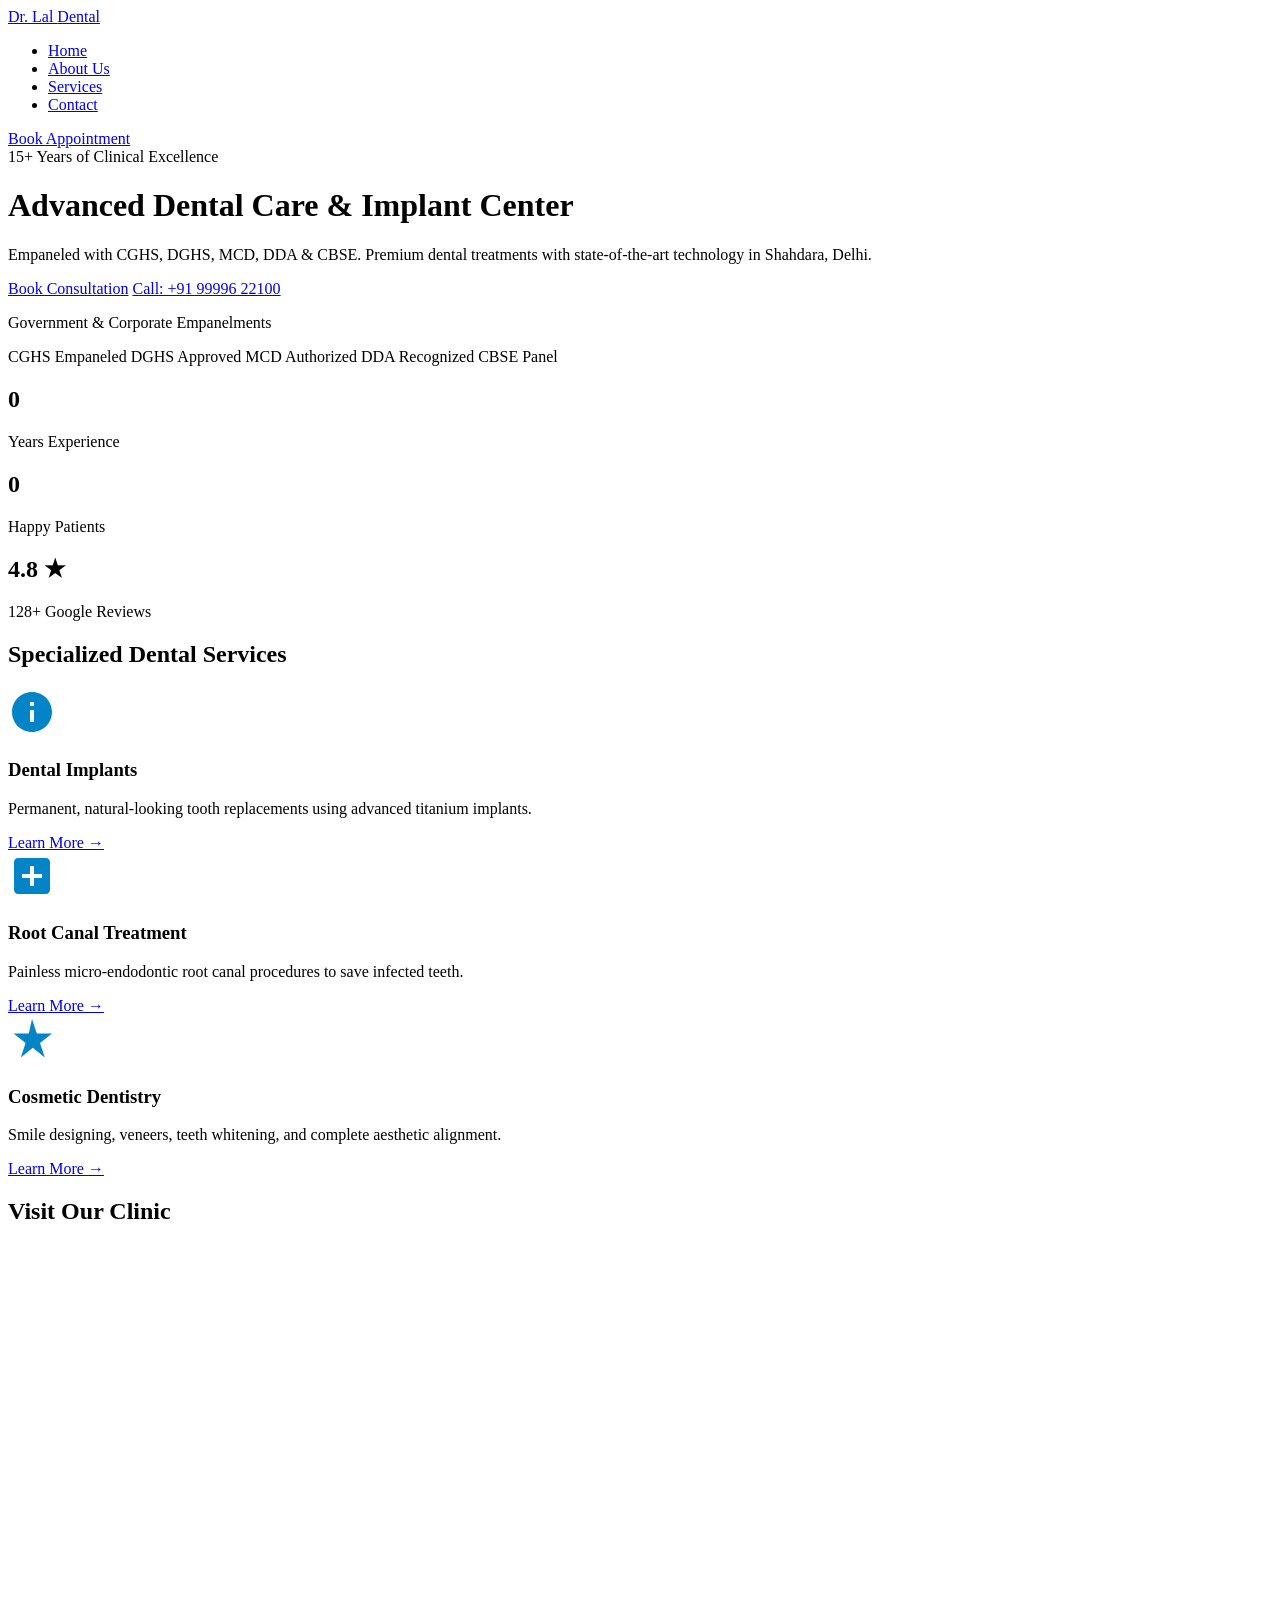
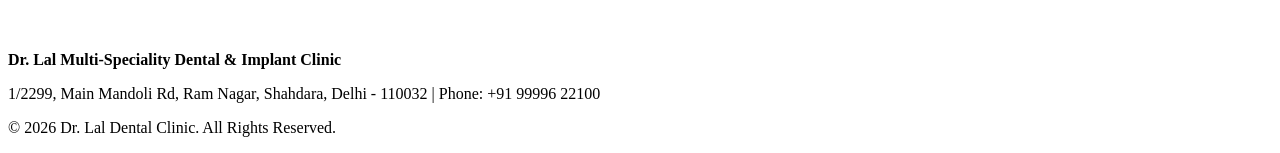
==== index.html @ 4fff32eb "Create index.html" ====
<!DOCTYPE html>
<html lang="en">
<head>
    <meta charset="UTF-8">
    <meta name="viewport" content="width=device-width, initial-scale=1.0">
    <title>Dr. Lal Dental & Implant Clinic | Shahdara, Delhi</title>
    <link rel="stylesheet" href="css/main.css">
    <link href="https://fonts.googleapis.com/css2?family=Plus+Jakarta+Sans:wght@400;500;600;700;800&display=swap" rel="stylesheet">
</head>
<body>
    <nav class="navbar">
        <div class="nav-container">
            <a href="index.html" class="logo">Dr. Lal <span>Dental</span></a>
            <ul class="nav-menu">
                <li><a href="index.html" class="active">Home</a></li>
                <li><a href="about.html">About Us</a></li>
                <li><a href="services.html">Services</a></li>
                <li><a href="contact.html">Contact</a></li>
            </ul>
            <a href="contact.html" class="btn btn-primary">Book Appointment</a>
        </div>
    </nav>

    <header class="hero">
        <div class="hero-container">
            <div class="hero-content">
                <span class="badge">15+ Years of Clinical Excellence</span>
                <h1>Advanced Dental Care & Implant Center</h1>
                <p>Empaneled with CGHS, DGHS, MCD, DDA & CBSE. Premium dental treatments with state-of-the-art technology in Shahdara, Delhi.</p>
                <div class="hero-buttons">
                    <a href="contact.html" class="btn btn-primary">Book Consultation</a>
                    <a href="tel:+919999622100" class="btn btn-secondary">Call: +91 99996 22100</a>
                </div>
            </div>
        </div>
    </header>

    <section class="panels-strip">
        <div class="container">
            <p class="strip-title">Government & Corporate Empanelments</p>
            <div class="panel-badges">
                <span class="panel-tag">CGHS Empaneled</span>
                <span class="panel-tag">DGHS Approved</span>
                <span class="panel-tag">MCD Authorized</span>
                <span class="panel-tag">DDA Recognized</span>
                <span class="panel-tag">CBSE Panel</span>
            </div>
        </div>
    </section>

    <section class="stats-section">
        <div class="container grid-3">
            <div class="stat-card glass-card">
                <h2 class="counter" data-target="15">0</h2>
                <p>Years Experience</p>
            </div>
            <div class="stat-card glass-card">
                <h2 class="counter" data-target="15000">0</h2>
                <p>Happy Patients</p>
            </div>
            <div class="stat-card glass-card">
                <h2>4.8 ★</h2>
                <p>128+ Google Reviews</p>
            </div>
        </div>
    </section>

    <section class="services-overview">
        <div class="container">
            <h2 class="section-title">Specialized Dental Services</h2>
            <div class="grid-3">
                <div class="card glass-card">
                    <div class="svg-icon-container">
                        <svg viewBox="0 0 24 24" width="48" height="48" fill="#0284c7"><path d="M12 2C6.48 2 2 6.48 2 12s4.48 10 10 10 10-4.48 10-10S17.52 2 12 2zm1 15h-2v-6h2v6zm0-8h-2V7h2v2z"/></svg>
                    </div>
                    <h3>Dental Implants</h3>
                    <p>Permanent, natural-looking tooth replacements using advanced titanium implants.</p>
                    <a href="services.html" class="link-btn">Learn More →</a>
                </div>
                <div class="card glass-card">
                    <div class="svg-icon-container">
                        <svg viewBox="0 0 24 24" width="48" height="48" fill="#0284c7"><path d="M19 3H5c-1.1 0-2 .9-2 2v14c0 1.1.9 2 2 2h14c1.1 0 2-.9 2-2V5c0-1.1-.9-2-2-2zm-2 10h-4v4h-2v-4H7v-2h4V7h2v4h4v2z"/></svg>
                    </div>
                    <h3>Root Canal Treatment</h3>
                    <p>Painless micro-endodontic root canal procedures to save infected teeth.</p>
                    <a href="services.html" class="link-btn">Learn More →</a>
                </div>
                <div class="card glass-card">
                    <div class="svg-icon-container">
                        <svg viewBox="0 0 24 24" width="48" height="48" fill="#0284c7"><path d="M12 2l2.4 7.2h7.6l-6 4.8 2.4 7.2-6-4.8-6 4.8 2.4-7.2-6-4.8h7.6z"/></svg>
                    </div>
                    <h3>Cosmetic Dentistry</h3>
                    <p>Smile designing, veneers, teeth whitening, and complete aesthetic alignment.</p>
                    <a href="services.html" class="link-btn">Learn More →</a>
                </div>
            </div>
        </div>
    </section>

    <section class="map-section">
        <div class="container">
            <h2 class="section-title">Visit Our Clinic</h2>
            <div class="map-wrapper">
                <iframe src="https://www.google.com/maps/embed?pb=!1m18!1m12!1m3!1d3500.51823908868!2d77.2882!3d28.6744!2m3!1f0!2f0!3f0!3m2!1i1024!2i768!4f13.1!3m3!1m2!1s0x0%3A0x0!2zMjg8NDAnMjcuOCJOIDc3wrAxNycxNy41IkU!5e0!3m2!1sen!2sin!4v1600000000000!5m2!1sen!2sin" width="100%" height="350" style="border:0;" allowfullscreen="" loading="lazy"></iframe>
            </div>
        </div>
    </section>

    <a href="https://wa.me/919999622100" class="whatsapp-float" target="_blank" aria-label="WhatsApp">
        <svg viewBox="0 0 32 32" width="32" height="32" fill="#fff"><path d="M16 2A13 13 0 0 0 4.69 20.85L2 29l8.35-2.6A13 13 0 1 0 16 2zm0 23.8a10.74 10.74 0 0 1-5.48-1.5l-.39-.23-4.94 1.54 1.55-4.82-.26-.41A10.79 10.79 0 1 1 16 25.8z"/></svg>
    </a>

    <footer>
        <div class="container text-center">
            <p><strong>Dr. Lal Multi-Speciality Dental & Implant Clinic</strong></p>
            <p>1/2299, Main Mandoli Rd, Ram Nagar, Shahdara, Delhi - 110032 | Phone: +91 99996 22100</p>
            <p>© 2026 Dr. Lal Dental Clinic. All Rights Reserved.</p>
        </div>
    </footer>

    <script src="js/app.js"></script>
</body>
</html>
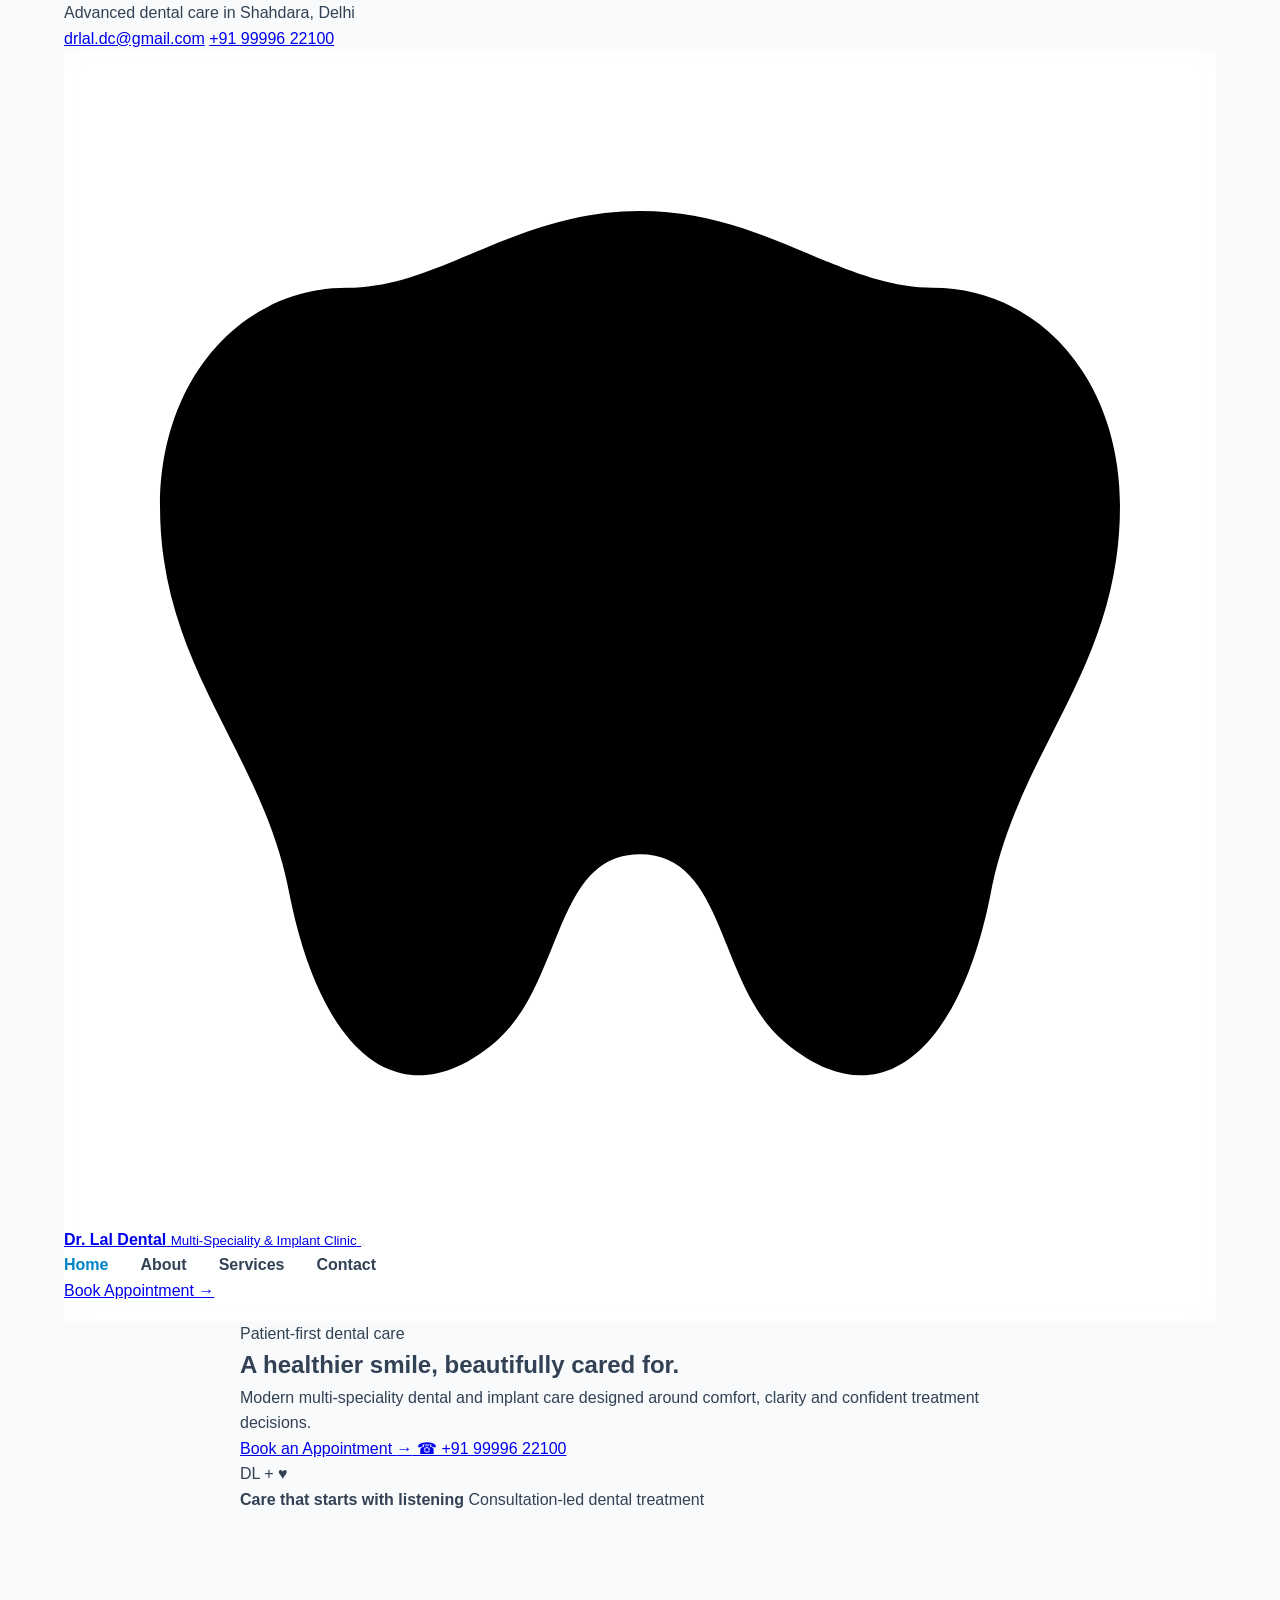
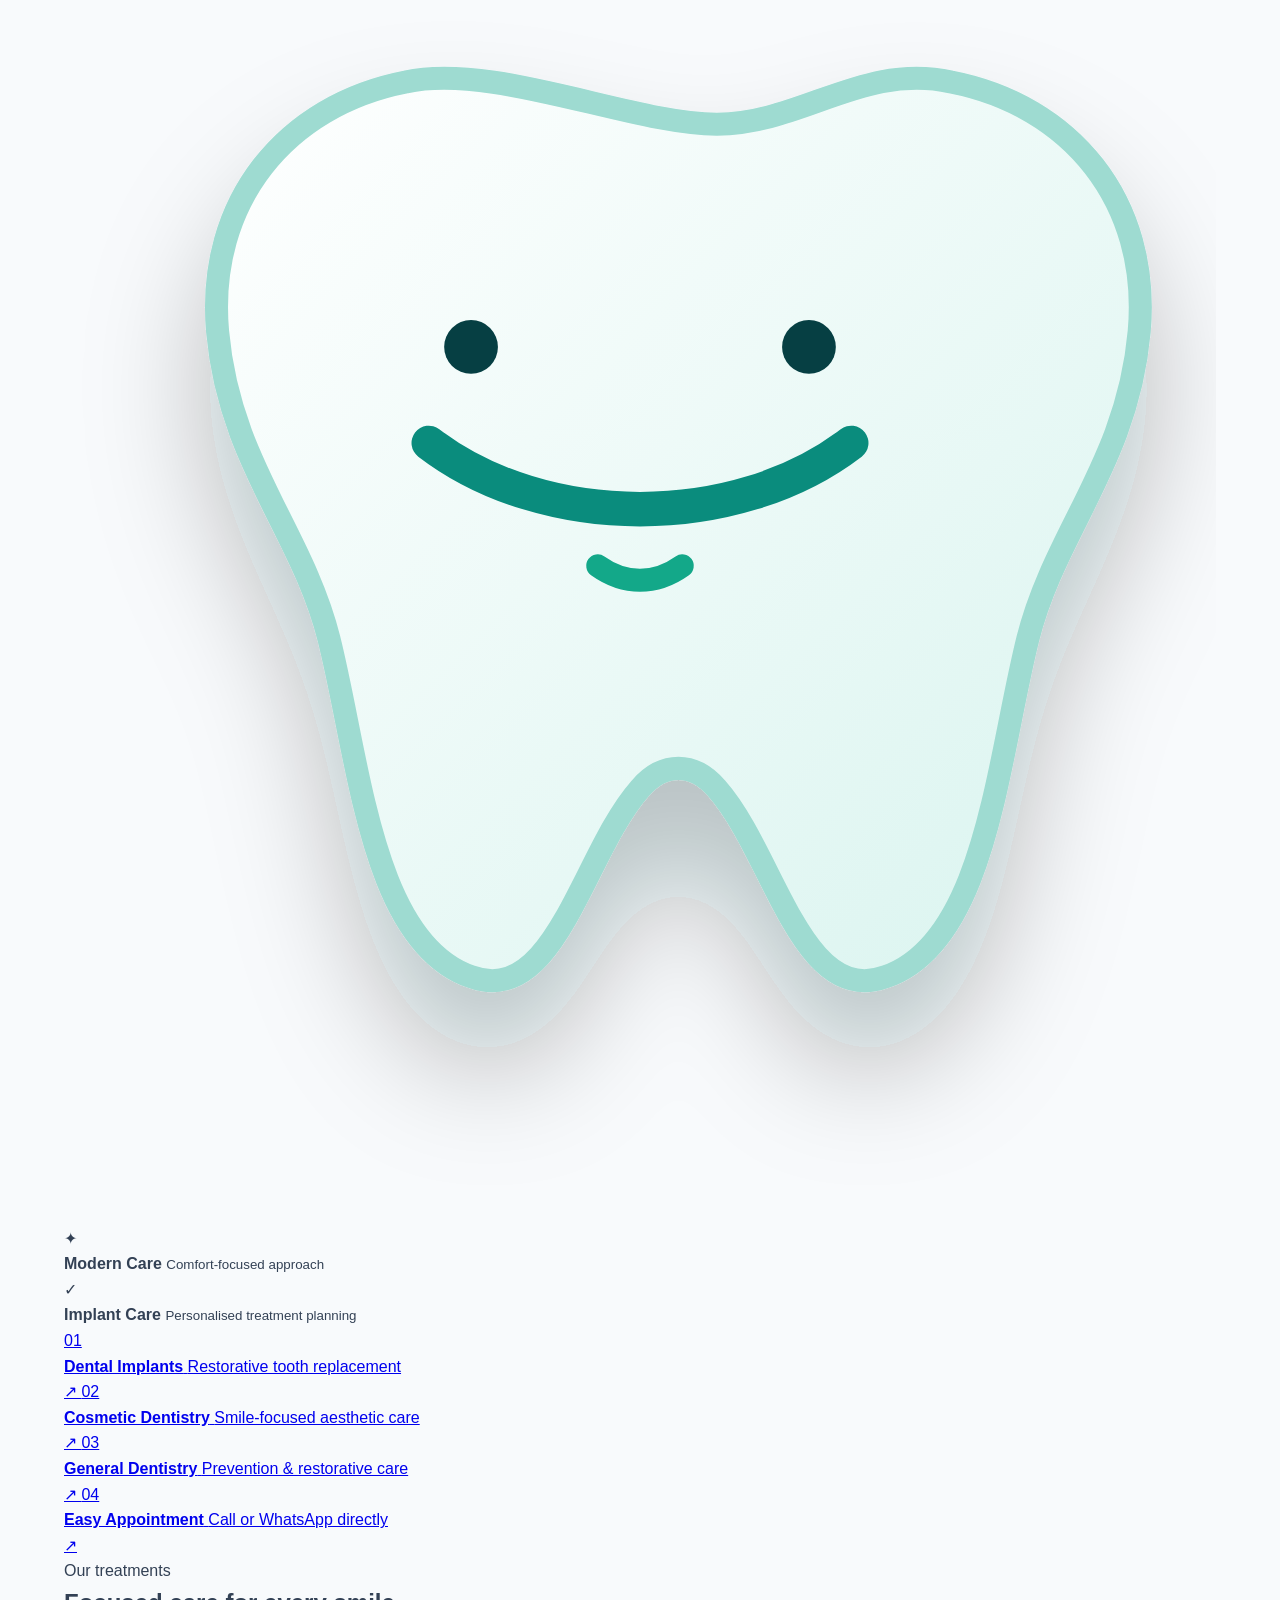
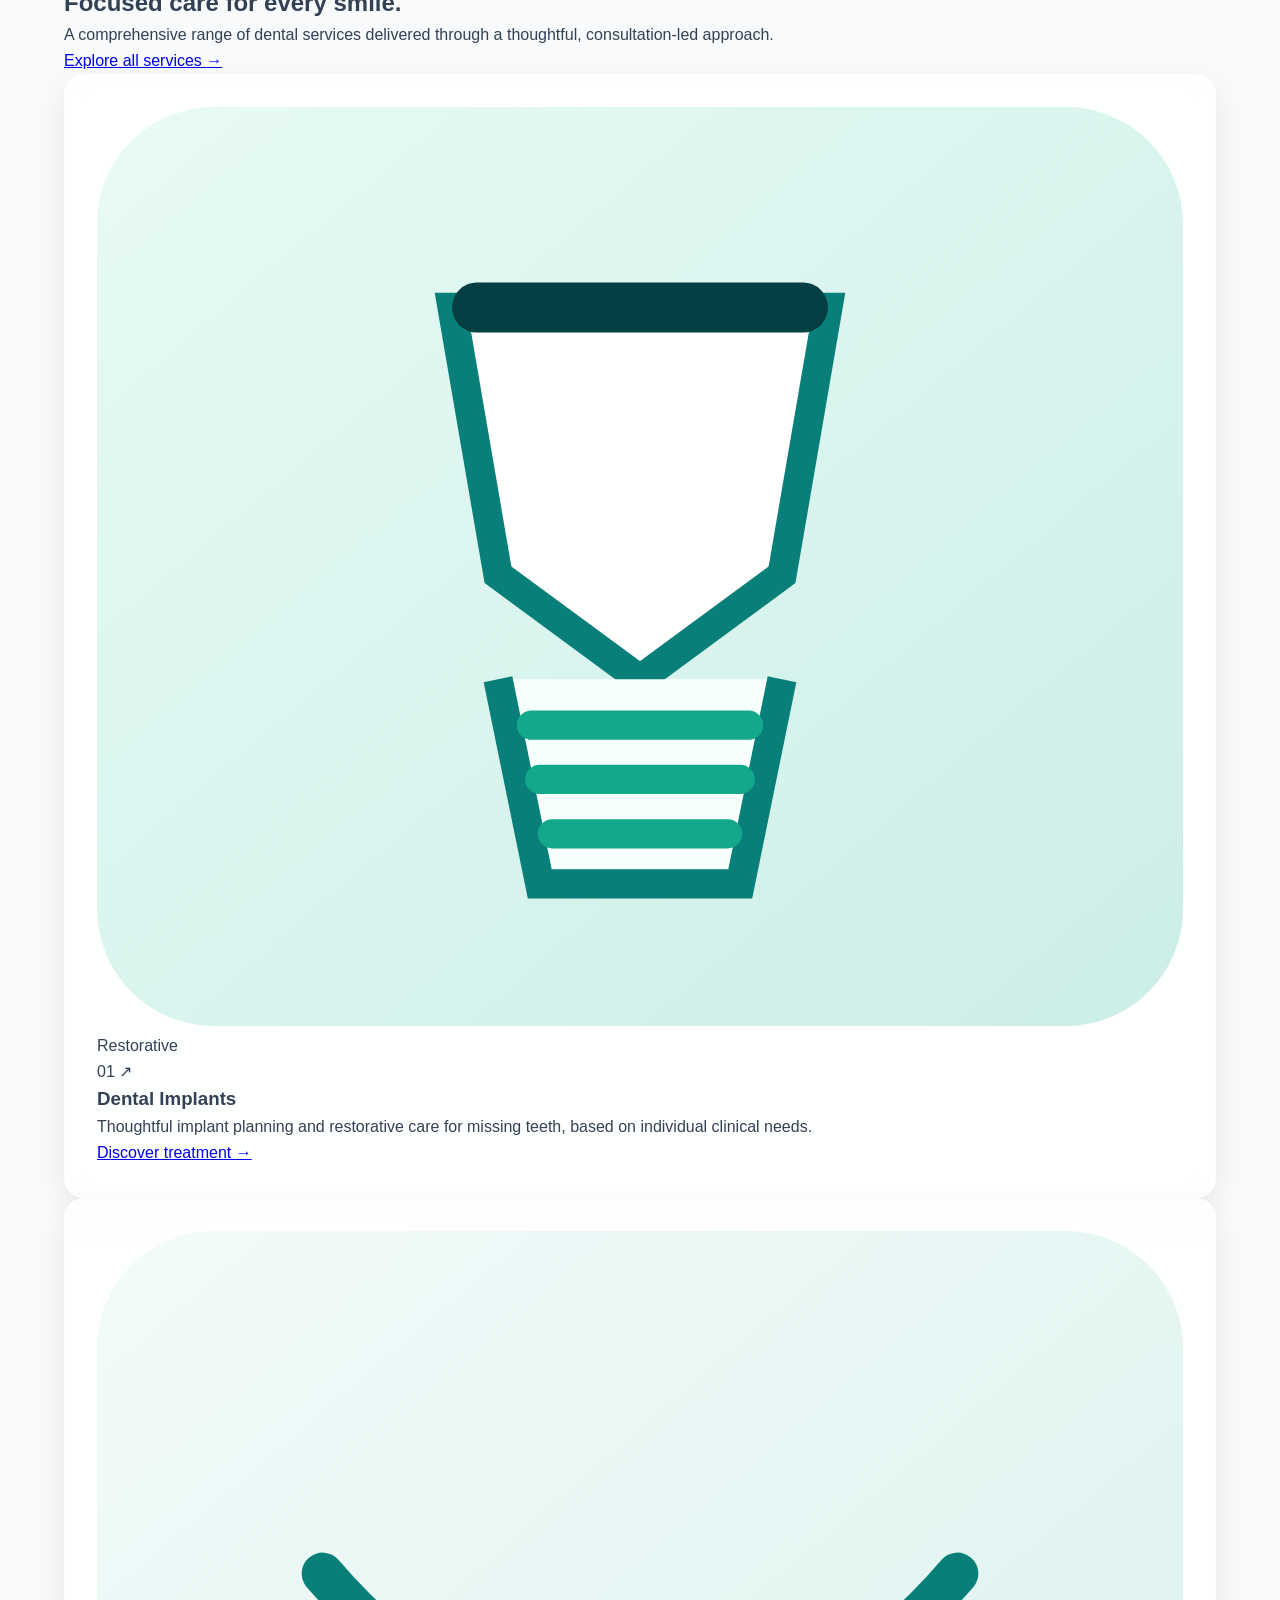
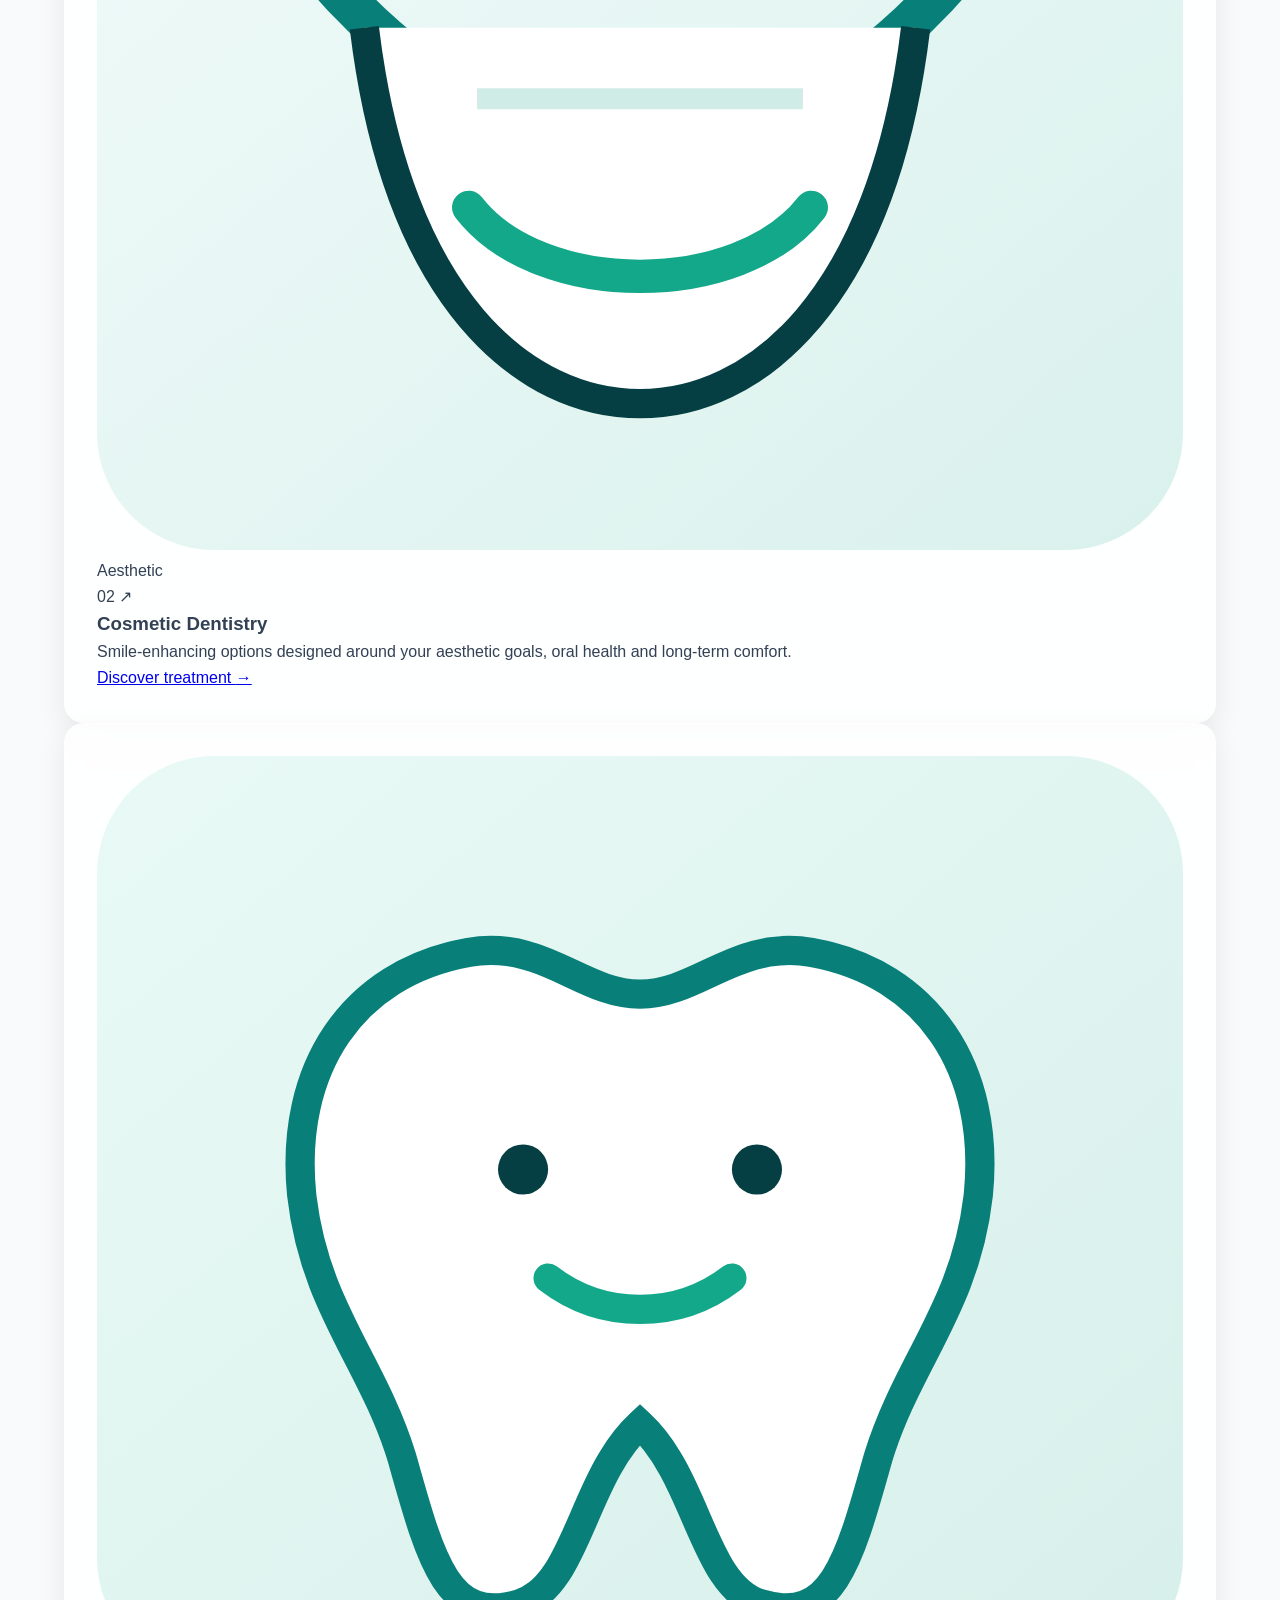
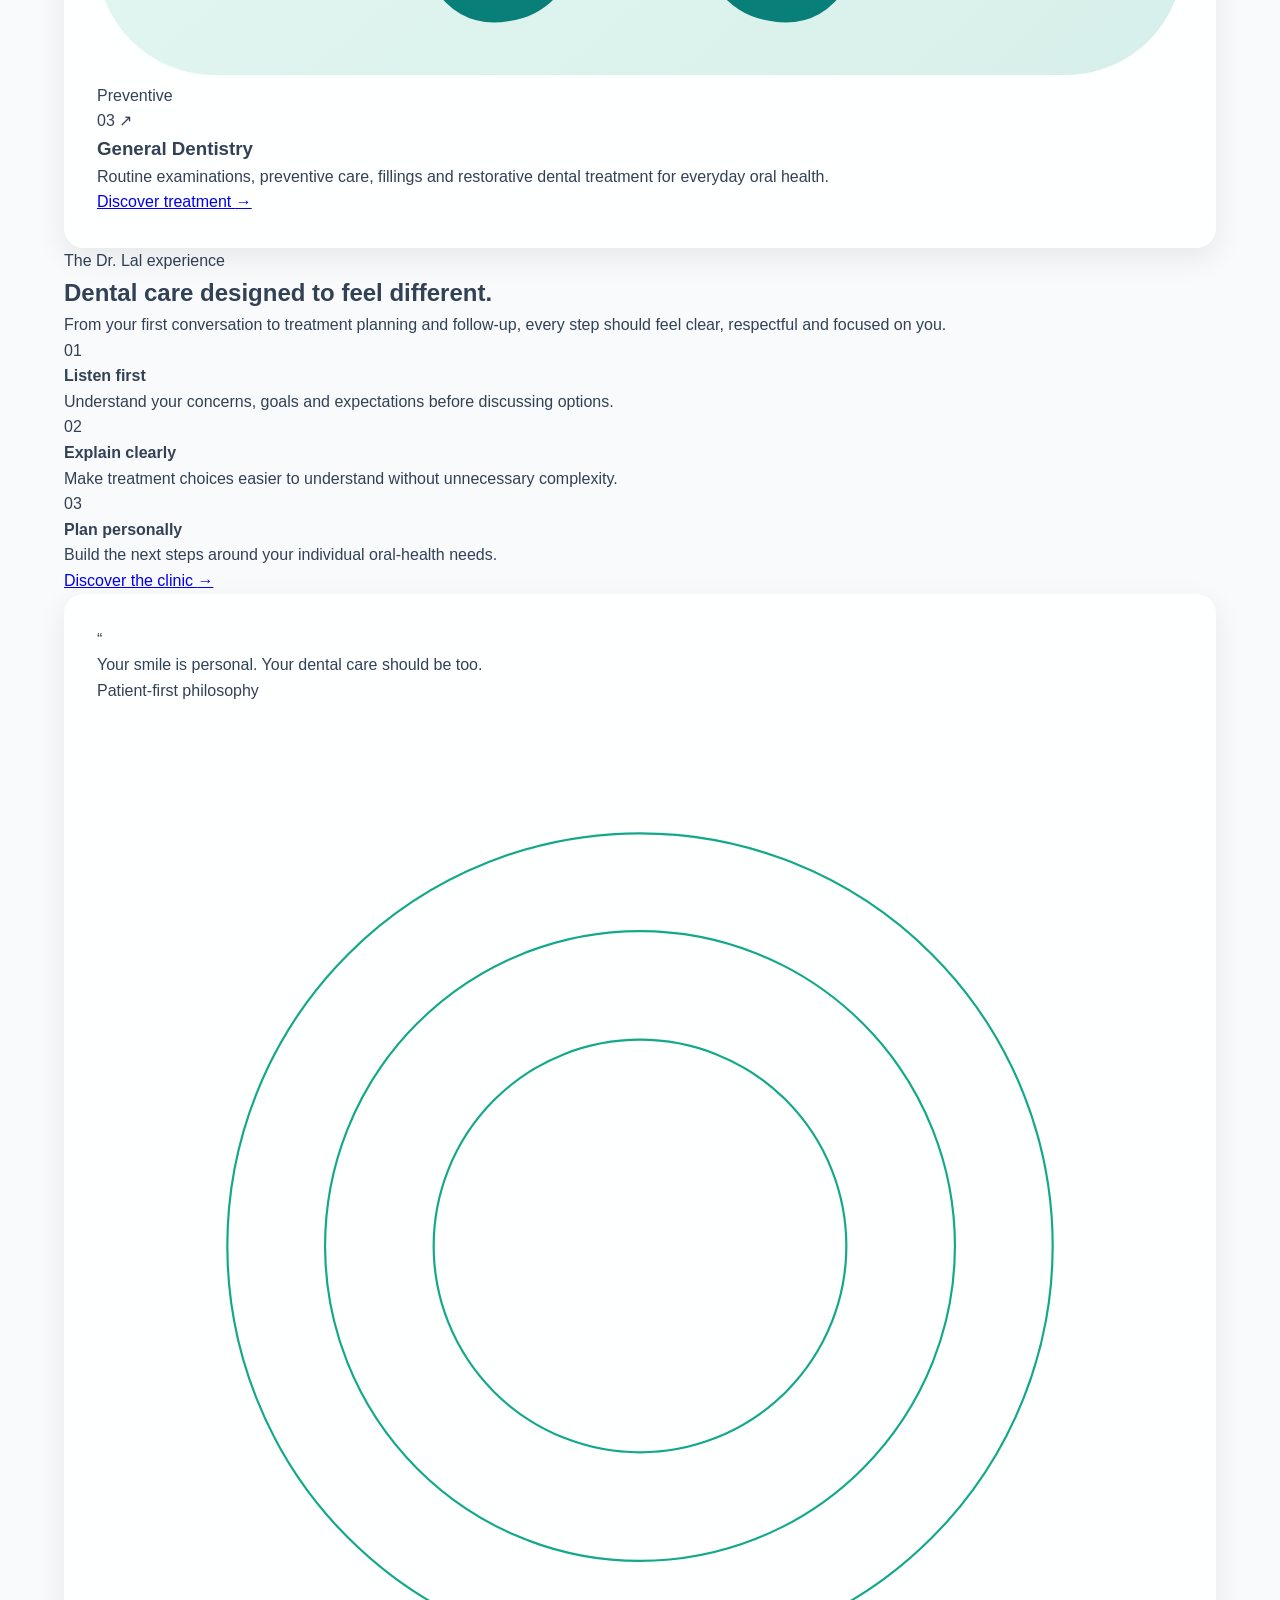
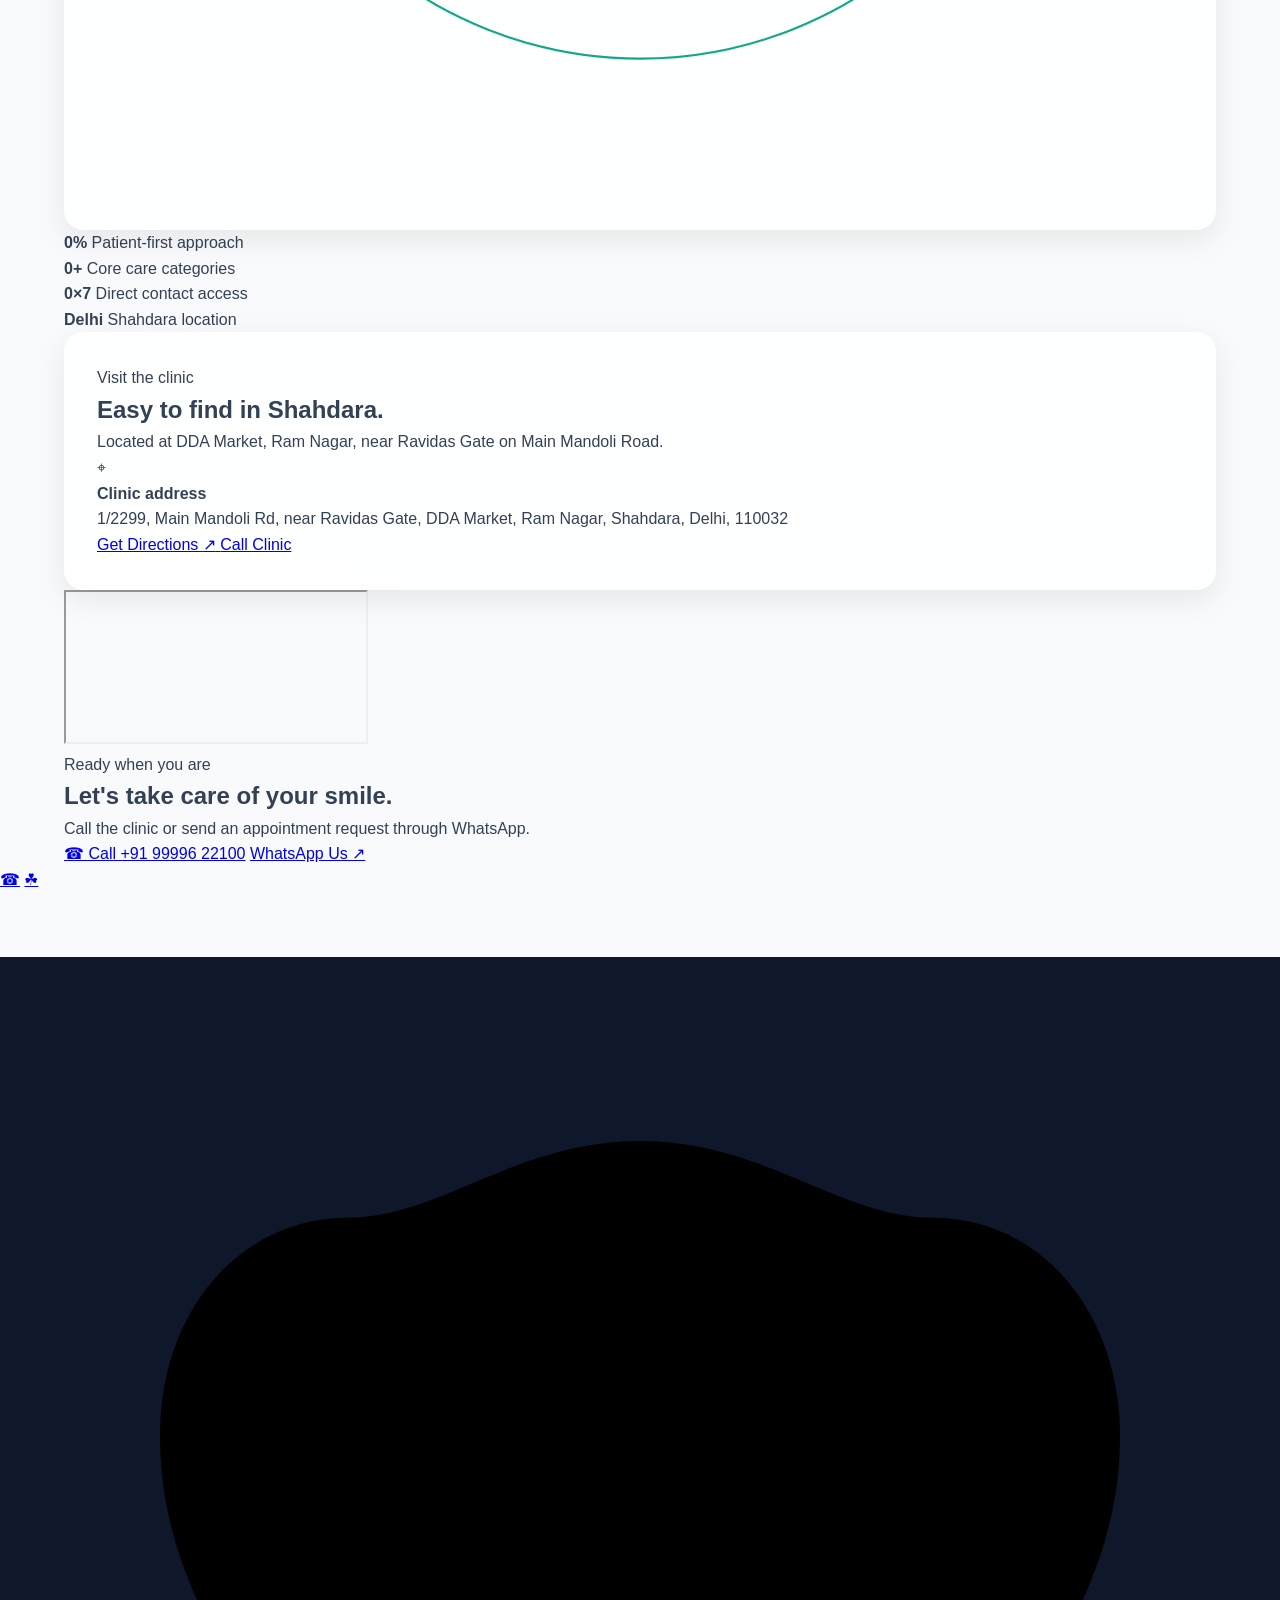
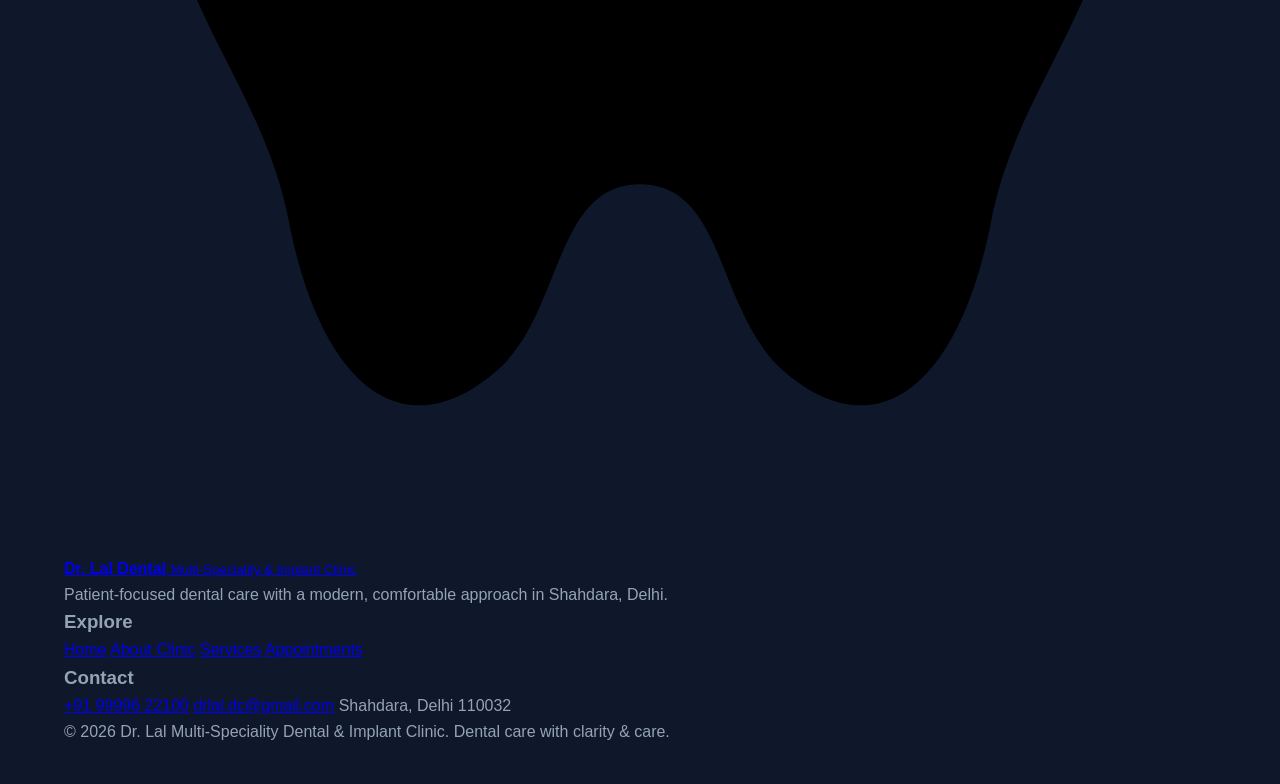
==== commit a43058a4: "Update index.html" ====
--- a/index.html
+++ b/index.html
@@ -1,123 +1,503 @@
 <!DOCTYPE html>
 <html lang="en">
 <head>
-    <meta charset="UTF-8">
-    <meta name="viewport" content="width=device-width, initial-scale=1.0">
-    <title>Dr. Lal Dental & Implant Clinic | Shahdara, Delhi</title>
-    <link rel="stylesheet" href="css/main.css">
-    <link href="https://fonts.googleapis.com/css2?family=Plus+Jakarta+Sans:wght@400;500;600;700;800&display=swap" rel="stylesheet">
+  <meta charset="UTF-8">
+  <meta name="viewport" content="width=device-width, initial-scale=1.0">
+  <meta name="description" content="Dr. Lal Multi-Speciality Dental & Implant Clinic in Shahdara, Delhi. Patient-focused dental, implant, cosmetic and restorative care.">
+  <meta name="keywords" content="dentist Shahdara, dental clinic Shahdara, dental implants Delhi, cosmetic dentistry Delhi, Dr Lal Dental Clinic">
+  <meta name="author" content="Dr. Lal Multi-Speciality Dental & Implant Clinic">
+  <meta name="theme-color" content="#063f43">
+  <title>Dr. Lal Multi-Speciality Dental & Implant Clinic | Shahdara Delhi</title>
+
+  <link rel="preconnect" href="https://fonts.googleapis.com">
+  <link rel="preconnect" href="https://fonts.gstatic.com" crossorigin>
+  <link href="https://fonts.googleapis.com/css2?family=DM+Sans:wght@400;500;600;700&family=Manrope:wght@500;600;700;800&display=swap" rel="stylesheet">
+  <link rel="stylesheet" href="css/main.css">
 </head>
+
 <body>
-    <nav class="navbar">
-        <div class="nav-container">
-            <a href="index.html" class="logo">Dr. Lal <span>Dental</span></a>
-            <ul class="nav-menu">
-                <li><a href="index.html" class="active">Home</a></li>
-                <li><a href="about.html">About Us</a></li>
-                <li><a href="services.html">Services</a></li>
-                <li><a href="contact.html">Contact</a></li>
-            </ul>
-            <a href="contact.html" class="btn btn-primary">Book Appointment</a>
-        </div>
+  <div class="topbar">
+    <div class="container topbar-inner">
+      <span>Advanced dental care in Shahdara, Delhi</span>
+      <div class="topbar-right">
+        <a href="mailto:drlal.dc@gmail.com">drlal.dc@gmail.com</a>
+        <a href="tel:+919999622100">+91 99996 22100</a>
+      </div>
+    </div>
+  </div>
+
+  <header class="site-header">
+    <nav class="navbar container" aria-label="Main navigation">
+      <a href="index.html" class="brand" aria-label="Dr. Lal Dental Clinic home">
+        <span class="brand-icon">
+          <svg viewBox="0 0 48 48" aria-hidden="true">
+            <path d="M24 6c-5.2 0-8.3 3.2-12.2 3.2C7.4 9.2 4 13 4 18.3c0 6.8 4.3 10.2 5.4 16.2C10.7 41 14 44 18 40.6c2.8-2.4 2.4-7.8 6-7.8s3.2 5.4 6 7.8c4 3.4 7.3.4 8.6-6.1C39.7 28.5 44 25.1 44 18.3 44 13 40.6 9.2 36.2 9.2 32.3 9.2 29.2 6 24 6Z"/>
+            <path d="M24 13v14M17 20h14"/>
+          </svg>
+        </span>
+        <span class="brand-copy">
+          <strong>Dr. Lal Dental</strong>
+          <small>Multi-Speciality & Implant Clinic</small>
+        </span>
+      </a>
+
+      <button class="menu-toggle" type="button" aria-label="Open navigation" aria-expanded="false">
+        <span></span>
+        <span></span>
+        <span></span>
+      </button>
+
+      <div class="nav-menu">
+        <a href="index.html" class="nav-link active">Home</a>
+        <a href="about.html" class="nav-link">About</a>
+        <a href="services.html" class="nav-link">Services</a>
+        <a href="contact.html" class="nav-link">Contact</a>
+      </div>
+
+      <a href="contact.html" class="button button-primary nav-appointment">
+        Book Appointment
+        <span>→</span>
+      </a>
     </nav>
-
-    <header class="hero">
-        <div class="hero-container">
-            <div class="hero-content">
-                <span class="badge">15+ Years of Clinical Excellence</span>
-                <h1>Advanced Dental Care & Implant Center</h1>
-                <p>Empaneled with CGHS, DGHS, MCD, DDA & CBSE. Premium dental treatments with state-of-the-art technology in Shahdara, Delhi.</p>
-                <div class="hero-buttons">
-                    <a href="contact.html" class="btn btn-primary">Book Consultation</a>
-                    <a href="tel:+919999622100" class="btn btn-secondary">Call: +91 99996 22100</a>
-                </div>
-            </div>
-        </div>
-    </header>
-
-    <section class="panels-strip">
-        <div class="container">
-            <p class="strip-title">Government & Corporate Empanelments</p>
-            <div class="panel-badges">
-                <span class="panel-tag">CGHS Empaneled</span>
-                <span class="panel-tag">DGHS Approved</span>
-                <span class="panel-tag">MCD Authorized</span>
-                <span class="panel-tag">DDA Recognized</span>
-                <span class="panel-tag">CBSE Panel</span>
-            </div>
-        </div>
+  </header>
+
+  <main>
+    <section class="hero-section">
+      <div class="hero-glow hero-glow-one"></div>
+      <div class="hero-glow hero-glow-two"></div>
+
+      <div class="container hero-grid">
+        <div class="hero-content reveal">
+          <span class="eyebrow">
+            <span class="eyebrow-dot"></span>
+            Patient-first dental care
+          </span>
+
+          <h1>
+            A healthier smile,
+            <span>beautifully cared for.</span>
+          </h1>
+
+          <p class="hero-description">
+            Modern multi-speciality dental and implant care designed around comfort,
+            clarity and confident treatment decisions.
+          </p>
+
+          <div class="hero-actions">
+            <a href="contact.html" class="button button-primary button-large">
+              Book an Appointment
+              <span>→</span>
+            </a>
+
+            <a href="tel:+919999622100" class="button button-glass button-large">
+              <span class="button-icon">☎</span>
+              +91 99996 22100
+            </a>
+          </div>
+
+          <div class="hero-trust">
+            <div class="trust-avatars">
+              <span>DL</span>
+              <span>+</span>
+              <span>♥</span>
+            </div>
+            <div>
+              <strong>Care that starts with listening</strong>
+              <span>Consultation-led dental treatment</span>
+            </div>
+          </div>
+        </div>
+
+        <div class="hero-visual reveal">
+          <div class="hero-visual-main">
+            <div class="hero-visual-orb"></div>
+
+            <svg class="hero-tooth" viewBox="0 0 300 340" xmlns="http://www.w3.org/2000/svg" aria-label="Dental care illustration">
+              <defs>
+                <linearGradient id="toothGradient" x1="0" y1="0" x2="1" y2="1">
+                  <stop offset="0%" stop-color="#ffffff"/>
+                  <stop offset="100%" stop-color="#d9f4ef"/>
+                </linearGradient>
+                <filter id="toothShadow" x="-30%" y="-30%" width="160%" height="160%">
+                  <feDropShadow dx="0" dy="20" stdDeviation="15" flood-color="#001f22" flood-opacity=".25"/>
+                </filter>
+              </defs>
+              <path
+                d="M89 44C58 50 37 75 40 109c3 34 22 52 29 80 8 32 11 79 37 88 22 8 29-32 44-49 6-7 14-7 20 0 15 17 22 57 44 49 26-9 29-56 37-88 7-28 26-46 29-80 3-34-18-59-49-65-23-5-39 11-61 11S112 39 89 44Z"
+                fill="url(#toothGradient)"
+                stroke="#9edbd1"
+                stroke-width="6"
+                filter="url(#toothShadow)"
+              />
+              <path d="M95 138c30 23 80 23 110 0" fill="none" stroke="#0a8c7d" stroke-width="9" stroke-linecap="round"/>
+              <circle cx="106" cy="113" r="7" fill="#063f43"/>
+              <circle cx="194" cy="113" r="7" fill="#063f43"/>
+              <path d="M139 170c7 5 15 5 22 0" fill="none" stroke="#13a889" stroke-width="6" stroke-linecap="round"/>
+            </svg>
+
+            <div class="floating-card floating-card-top">
+              <span class="floating-icon">✦</span>
+              <div>
+                <strong>Modern Care</strong>
+                <small>Comfort-focused approach</small>
+              </div>
+            </div>
+
+            <div class="floating-card floating-card-bottom">
+              <span class="floating-icon floating-icon-light">✓</span>
+              <div>
+                <strong>Implant Care</strong>
+                <small>Personalised treatment planning</small>
+              </div>
+            </div>
+          </div>
+        </div>
+      </div>
+    </section>
+
+    <section class="quick-panels">
+      <div class="container quick-panel-grid">
+        <a href="services.html#implants" class="quick-panel reveal">
+          <span class="quick-panel-number">01</span>
+          <div>
+            <strong>Dental Implants</strong>
+            <span>Restorative tooth replacement</span>
+          </div>
+          <span class="panel-arrow">↗</span>
+        </a>
+
+        <a href="services.html#cosmetic" class="quick-panel reveal">
+          <span class="quick-panel-number">02</span>
+          <div>
+            <strong>Cosmetic Dentistry</strong>
+            <span>Smile-focused aesthetic care</span>
+          </div>
+          <span class="panel-arrow">↗</span>
+        </a>
+
+        <a href="services.html#general" class="quick-panel reveal">
+          <span class="quick-panel-number">03</span>
+          <div>
+            <strong>General Dentistry</strong>
+            <span>Prevention & restorative care</span>
+          </div>
+          <span class="panel-arrow">↗</span>
+        </a>
+
+        <a href="contact.html" class="quick-panel reveal">
+          <span class="quick-panel-number">04</span>
+          <div>
+            <strong>Easy Appointment</strong>
+            <span>Call or WhatsApp directly</span>
+          </div>
+          <span class="panel-arrow">↗</span>
+        </a>
+      </div>
+    </section>
+
+    <section class="section treatments-section">
+      <div class="container">
+        <div class="section-heading reveal">
+          <div>
+            <span class="section-kicker">Our treatments</span>
+            <h2>Focused care for <span>every smile.</span></h2>
+          </div>
+          <div class="heading-side">
+            <p>
+              A comprehensive range of dental services delivered through a
+              thoughtful, consultation-led approach.
+            </p>
+            <a href="services.html" class="text-link">Explore all services <span>→</span></a>
+          </div>
+        </div>
+
+        <div class="treatment-grid">
+          <article class="treatment-card glass-card reveal">
+            <div class="treatment-image">
+              <svg viewBox="0 0 260 220" xmlns="http://www.w3.org/2000/svg" aria-label="Dental implant illustration">
+                <defs>
+                  <linearGradient id="implantBg" x1="0" y1="0" x2="1" y2="1">
+                    <stop offset="0%" stop-color="#e8faf5"/>
+                    <stop offset="100%" stop-color="#cceee7"/>
+                  </linearGradient>
+                </defs>
+                <rect width="260" height="220" rx="28" fill="url(#implantBg)"/>
+                <path d="M85 48h90l-11 64-34 25-34-25z" fill="#fff" stroke="#087f78" stroke-width="7"/>
+                <path d="M96 137l10 49h48l10-49" fill="#f7fffd" stroke="#087f78" stroke-width="7"/>
+                <path d="M104 148h52M106 161h48M109 174h42" stroke="#13a889" stroke-width="7" stroke-linecap="round"/>
+                <path d="M91 48h78" stroke="#063f43" stroke-width="12" stroke-linecap="round"/>
+              </svg>
+              <span class="treatment-tag">Restorative</span>
+            </div>
+
+            <div class="treatment-content">
+              <div class="card-topline">
+                <span>01</span>
+                <span>↗</span>
+              </div>
+              <h3>Dental Implants</h3>
+              <p>
+                Thoughtful implant planning and restorative care for missing
+                teeth, based on individual clinical needs.
+              </p>
+              <a href="services.html#implants" class="card-link">Discover treatment <span>→</span></a>
+            </div>
+          </article>
+
+          <article class="treatment-card glass-card reveal">
+            <div class="treatment-image">
+              <svg viewBox="0 0 260 220" xmlns="http://www.w3.org/2000/svg" aria-label="Cosmetic dentistry illustration">
+                <defs>
+                  <linearGradient id="cosmeticBg" x1="0" y1="0" x2="1" y2="1">
+                    <stop offset="0%" stop-color="#f2fbfa"/>
+                    <stop offset="100%" stop-color="#d9f1ec"/>
+                  </linearGradient>
+                </defs>
+                <rect width="260" height="220" rx="28" fill="url(#cosmeticBg)"/>
+                <path d="M54 82c25 29 54 42 76 42s51-13 76-42" fill="none" stroke="#087f78" stroke-width="10" stroke-linecap="round"/>
+                <path d="M64 95c8 66 39 90 66 90s58-24 66-90" fill="#fff" stroke="#063f43" stroke-width="7"/>
+                <path d="M89 138c17 22 65 22 82 0" fill="none" stroke="#13a889" stroke-width="8" stroke-linecap="round"/>
+                <path d="M91 112h78" stroke="#d0ece7" stroke-width="5"/>
+              </svg>
+              <span class="treatment-tag">Aesthetic</span>
+            </div>
+
+            <div class="treatment-content">
+              <div class="card-topline">
+                <span>02</span>
+                <span>↗</span>
+              </div>
+              <h3>Cosmetic Dentistry</h3>
+              <p>
+                Smile-enhancing options designed around your aesthetic goals,
+                oral health and long-term comfort.
+              </p>
+              <a href="services.html#cosmetic" class="card-link">Discover treatment <span>→</span></a>
+            </div>
+          </article>
+
+          <article class="treatment-card glass-card reveal">
+            <div class="treatment-image">
+              <svg viewBox="0 0 260 220" xmlns="http://www.w3.org/2000/svg" aria-label="General dentistry illustration">
+                <defs>
+                  <linearGradient id="generalBg" x1="0" y1="0" x2="1" y2="1">
+                    <stop offset="0%" stop-color="#e9faf6"/>
+                    <stop offset="100%" stop-color="#d7efea"/>
+                  </linearGradient>
+                </defs>
+                <rect width="260" height="220" rx="28" fill="url(#generalBg)"/>
+                <path d="M89 47C61 52 46 75 49 105c3 27 17 40 24 63 7 25 11 40 28 35 14-4 15-30 29-43 14 13 15 39 29 43 17 5 21-10 28-35 7-23 21-36 24-63 3-30-12-53-40-58-18-3-27 10-41 10S107 44 89 47Z" fill="#fff" stroke="#087f78" stroke-width="7"/>
+                <circle cx="102" cy="99" r="6" fill="#063f43"/>
+                <circle cx="158" cy="99" r="6" fill="#063f43"/>
+                <path d="M108 125c13 10 31 10 44 0" fill="none" stroke="#13a889" stroke-width="7" stroke-linecap="round"/>
+              </svg>
+              <span class="treatment-tag">Preventive</span>
+            </div>
+
+            <div class="treatment-content">
+              <div class="card-topline">
+                <span>03</span>
+                <span>↗</span>
+              </div>
+              <h3>General Dentistry</h3>
+              <p>
+                Routine examinations, preventive care, fillings and restorative
+                dental treatment for everyday oral health.
+              </p>
+              <a href="services.html#general" class="card-link">Discover treatment <span>→</span></a>
+            </div>
+          </article>
+        </div>
+      </div>
+    </section>
+
+    <section class="experience-section section">
+      <div class="container experience-grid">
+        <div class="experience-copy reveal">
+          <span class="section-kicker">The Dr. Lal experience</span>
+          <h2>Dental care designed to feel <span>different.</span></h2>
+          <p>
+            From your first conversation to treatment planning and follow-up,
+            every step should feel clear, respectful and focused on you.
+          </p>
+
+          <div class="feature-list">
+            <div class="feature-item">
+              <span class="feature-icon">01</span>
+              <div>
+                <strong>Listen first</strong>
+                <p>Understand your concerns, goals and expectations before discussing options.</p>
+              </div>
+            </div>
+
+            <div class="feature-item">
+              <span class="feature-icon">02</span>
+              <div>
+                <strong>Explain clearly</strong>
+                <p>Make treatment choices easier to understand without unnecessary complexity.</p>
+              </div>
+            </div>
+
+            <div class="feature-item">
+              <span class="feature-icon">03</span>
+              <div>
+                <strong>Plan personally</strong>
+                <p>Build the next steps around your individual oral-health needs.</p>
+              </div>
+            </div>
+          </div>
+
+          <a href="about.html" class="button button-dark">Discover the clinic <span>→</span></a>
+        </div>
+
+        <div class="experience-card glass-card reveal">
+          <div class="experience-card-inner">
+            <span class="quote-mark">“</span>
+            <p>
+              Your smile is personal. Your dental care should be too.
+            </p>
+            <div class="experience-line"></div>
+            <span class="experience-label">Patient-first philosophy</span>
+          </div>
+
+          <svg class="experience-pattern" viewBox="0 0 500 500" aria-hidden="true">
+            <circle cx="250" cy="250" r="190" fill="none" stroke="#13a889" stroke-width="1"/>
+            <circle cx="250" cy="250" r="145" fill="none" stroke="#13a889" stroke-width="1"/>
+            <circle cx="250" cy="250" r="95" fill="none" stroke="#13a889" stroke-width="1"/>
+          </svg>
+        </div>
+      </div>
     </section>
 
     <section class="stats-section">
-        <div class="container grid-3">
-            <div class="stat-card glass-card">
-                <h2 class="counter" data-target="15">0</h2>
-                <p>Years Experience</p>
-            </div>
-            <div class="stat-card glass-card">
-                <h2 class="counter" data-target="15000">0</h2>
-                <p>Happy Patients</p>
-            </div>
-            <div class="stat-card glass-card">
-                <h2>4.8 ★</h2>
-                <p>128+ Google Reviews</p>
-            </div>
-        </div>
-    </section>
-
-    <section class="services-overview">
-        <div class="container">
-            <h2 class="section-title">Specialized Dental Services</h2>
-            <div class="grid-3">
-                <div class="card glass-card">
-                    <div class="svg-icon-container">
-                        <svg viewBox="0 0 24 24" width="48" height="48" fill="#0284c7"><path d="M12 2C6.48 2 2 6.48 2 12s4.48 10 10 10 10-4.48 10-10S17.52 2 12 2zm1 15h-2v-6h2v6zm0-8h-2V7h2v2z"/></svg>
-                    </div>
-                    <h3>Dental Implants</h3>
-                    <p>Permanent, natural-looking tooth replacements using advanced titanium implants.</p>
-                    <a href="services.html" class="link-btn">Learn More →</a>
-                </div>
-                <div class="card glass-card">
-                    <div class="svg-icon-container">
-                        <svg viewBox="0 0 24 24" width="48" height="48" fill="#0284c7"><path d="M19 3H5c-1.1 0-2 .9-2 2v14c0 1.1.9 2 2 2h14c1.1 0 2-.9 2-2V5c0-1.1-.9-2-2-2zm-2 10h-4v4h-2v-4H7v-2h4V7h2v4h4v2z"/></svg>
-                    </div>
-                    <h3>Root Canal Treatment</h3>
-                    <p>Painless micro-endodontic root canal procedures to save infected teeth.</p>
-                    <a href="services.html" class="link-btn">Learn More →</a>
-                </div>
-                <div class="card glass-card">
-                    <div class="svg-icon-container">
-                        <svg viewBox="0 0 24 24" width="48" height="48" fill="#0284c7"><path d="M12 2l2.4 7.2h7.6l-6 4.8 2.4 7.2-6-4.8-6 4.8 2.4-7.2-6-4.8h7.6z"/></svg>
-                    </div>
-                    <h3>Cosmetic Dentistry</h3>
-                    <p>Smile designing, veneers, teeth whitening, and complete aesthetic alignment.</p>
-                    <a href="services.html" class="link-btn">Learn More →</a>
-                </div>
-            </div>
-        </div>
-    </section>
-
-    <section class="map-section">
-        <div class="container">
-            <h2 class="section-title">Visit Our Clinic</h2>
-            <div class="map-wrapper">
-                <iframe src="https://www.google.com/maps/embed?pb=!1m18!1m12!1m3!1d3500.51823908868!2d77.2882!3d28.6744!2m3!1f0!2f0!3f0!3m2!1i1024!2i768!4f13.1!3m3!1m2!1s0x0%3A0x0!2zMjg8NDAnMjcuOCJOIDc3wrAxNycxNy41IkU!5e0!3m2!1sen!2sin!4v1600000000000!5m2!1sen!2sin" width="100%" height="350" style="border:0;" allowfullscreen="" loading="lazy"></iframe>
-            </div>
-        </div>
-    </section>
-
-    <a href="https://wa.me/919999622100" class="whatsapp-float" target="_blank" aria-label="WhatsApp">
-        <svg viewBox="0 0 32 32" width="32" height="32" fill="#fff"><path d="M16 2A13 13 0 0 0 4.69 20.85L2 29l8.35-2.6A13 13 0 1 0 16 2zm0 23.8a10.74 10.74 0 0 1-5.48-1.5l-.39-.23-4.94 1.54 1.55-4.82-.26-.41A10.79 10.79 0 1 1 16 25.8z"/></svg>
-    </a>
-
-    <footer>
-        <div class="container text-center">
-            <p><strong>Dr. Lal Multi-Speciality Dental & Implant Clinic</strong></p>
-            <p>1/2299, Main Mandoli Rd, Ram Nagar, Shahdara, Delhi - 110032 | Phone: +91 99996 22100</p>
-            <p>© 2026 Dr. Lal Dental Clinic. All Rights Reserved.</p>
-        </div>
-    </footer>
-
-    <script src="js/app.js"></script>
+      <div class="container stats-grid">
+        <div class="stat-card reveal">
+          <strong data-counter="100" data-suffix="%">0%</strong>
+          <span>Patient-first approach</span>
+        </div>
+        <div class="stat-card reveal">
+          <strong data-counter="4" data-suffix="+">0+</strong>
+          <span>Core care categories</span>
+        </div>
+        <div class="stat-card reveal">
+          <strong data-counter="24" data-suffix="×7">0×7</strong>
+          <span>Direct contact access</span>
+        </div>
+        <div class="stat-card reveal">
+          <strong>Delhi</strong>
+          <span>Shahdara location</span>
+        </div>
+      </div>
+    </section>
+
+    <section class="location-section section">
+      <div class="container location-grid">
+        <div class="location-copy glass-card reveal">
+          <span class="section-kicker">Visit the clinic</span>
+          <h2>Easy to find in <span>Shahdara.</span></h2>
+          <p>
+            Located at DDA Market, Ram Nagar, near Ravidas Gate on Main Mandoli Road.
+          </p>
+
+          <div class="address-box">
+            <span class="address-icon">⌖</span>
+            <div>
+              <strong>Clinic address</strong>
+              <p>
+                1/2299, Main Mandoli Rd, near Ravidas Gate,
+                DDA Market, Ram Nagar, Shahdara, Delhi, 110032
+              </p>
+            </div>
+          </div>
+
+          <div class="location-actions">
+            <a
+              href="https://www.google.com/maps/search/?api=1&query=Dr+Lal+Multi+Speciality+Dental+Implant+Clinic+Shahdara+Delhi"
+              target="_blank"
+              rel="noopener noreferrer"
+              class="button button-primary"
+            >
+              Get Directions <span>↗</span>
+            </a>
+            <a href="tel:+919999622100" class="button button-light">Call Clinic</a>
+          </div>
+        </div>
+
+        <div class="map-container reveal">
+          <iframe
+            title="Dr. Lal Multi-Speciality Dental & Implant Clinic location"
+            src="https://www.google.com/maps?q=1%2F2299%20Main%20Mandoli%20Rd%2C%20near%20Ravidas%20Gate%2C%20DDA%20Market%2C%20Ram%20Nagar%2C%20Shahdara%2C%20Delhi%20110032&output=embed"
+            loading="lazy"
+            referrerpolicy="no-referrer-when-downgrade"
+            allowfullscreen>
+          </iframe>
+        </div>
+      </div>
+    </section>
+
+    <section class="cta-section">
+      <div class="container cta-box reveal">
+        <div>
+          <span class="section-kicker">Ready when you are</span>
+          <h2>Let's take care of your smile.</h2>
+          <p>Call the clinic or send an appointment request through WhatsApp.</p>
+        </div>
+
+        <div class="cta-actions">
+          <a href="tel:+919999622100" class="button button-white">☎ Call +91 99996 22100</a>
+          <a href="https://wa.me/919999622100" target="_blank" rel="noopener noreferrer" class="button button-whatsapp">WhatsApp Us ↗</a>
+        </div>
+      </div>
+    </section>
+  </main>
+
+  <div class="floating-actions" aria-label="Quick contact actions">
+    <a href="tel:+919999622100" class="floating-phone" aria-label="Call clinic">☎</a>
+    <a href="https://wa.me/919999622100" target="_blank" rel="noopener noreferrer" class="floating-whatsapp" aria-label="WhatsApp clinic">☘</a>
+  </div>
+
+  <footer class="site-footer">
+    <div class="container footer-grid">
+      <div class="footer-brand">
+        <a href="index.html" class="brand footer-brand-link">
+          <span class="brand-icon">
+            <svg viewBox="0 0 48 48" aria-hidden="true">
+              <path d="M24 6c-5.2 0-8.3 3.2-12.2 3.2C7.4 9.2 4 13 4 18.3c0 6.8 4.3 10.2 5.4 16.2C10.7 41 14 44 18 40.6c2.8-2.4 2.4-7.8 6-7.8s3.2 5.4 6 7.8c4 3.4 7.3.4 8.6-6.1C39.7 28.5 44 25.1 44 18.3 44 13 40.6 9.2 36.2 9.2 32.3 9.2 29.2 6 24 6Z"/>
+              <path d="M24 13v14M17 20h14"/>
+            </svg>
+          </span>
+          <span class="brand-copy">
+            <strong>Dr. Lal Dental</strong>
+            <small>Multi-Speciality & Implant Clinic</small>
+          </span>
+        </a>
+        <p>
+          Patient-focused dental care with a modern, comfortable approach in Shahdara, Delhi.
+        </p>
+      </div>
+
+      <div class="footer-column">
+        <h3>Explore</h3>
+        <a href="index.html">Home</a>
+        <a href="about.html">About Clinic</a>
+        <a href="services.html">Services</a>
+        <a href="contact.html">Appointments</a>
+      </div>
+
+      <div class="footer-column">
+        <h3>Contact</h3>
+        <a href="tel:+919999622100">+91 99996 22100</a>
+        <a href="mailto:drlal.dc@gmail.com">drlal.dc@gmail.com</a>
+        <span>Shahdara, Delhi 110032</span>
+      </div>
+    </div>
+
+    <div class="container footer-bottom">
+      <span>© <span id="currentYear">2026</span> Dr. Lal Multi-Speciality Dental & Implant Clinic.</span>
+      <span>Dental care with clarity & care.</span>
+    </div>
+  </footer>
+
+  <script src="js/app.js"></script>
 </body>
 </html>
--- a/css/main.css
+++ b/css/main.css
@@ -0,0 +1,169 @@
+:root {
+    --primary: #0284c7;
+    --primary-dark: #0369a1;
+    --emerald: #059669;
+    --dark: #0f172a;
+    --light-bg: #f8fafc;
+    --text-color: #334155;
+    --glass-bg: rgba(255, 255, 255, 0.85);
+    --glass-border: rgba(255, 255, 255, 0.4);
+    --shadow: 0 10px 30px rgba(0, 0, 0, 0.08);
+}
+
+* {
+    margin: 0;
+    padding: 0;
+    box-sizing: border-box;
+    font-family: 'Plus Jakarta Sans', sans-serif;
+}
+
+body {
+    background-color: var(--light-bg);
+    color: var(--text-color);
+    line-height: 1.6;
+}
+
+.container {
+    width: 90%;
+    max-width: 1200px;
+    margin: 0 auto;
+}
+
+.text-center { text-align: center; }
+
+/* Navbar */
+.navbar {
+    position: sticky;
+    top: 0;
+    background: var(--glass-bg);
+    backdrop-filter: blur(12px);
+    z-index: 1000;
+    border-bottom: 1px solid var(--glass-border);
+    padding: 1rem 0;
+}
+
+.nav-container {
+    display: flex;
+    justify-content: space-between;
+    align-items: center;
+    width: 90%;
+    max-width: 1200px;
+    margin: 0 auto;
+}
+
+.logo {
+    font-size: 1.5rem;
+    font-weight: 800;
+    color: var(--dark);
+    text-decoration: none;
+}
+
+.logo span { color: var(--primary); }
+
+.nav-menu {
+    display: flex;
+    list-style: none;
+    gap: 2rem;
+}
+
+.nav-menu a {
+    text-decoration: none;
+    color: var(--text-color);
+    font-weight: 600;
+    transition: 0.3s;
+}
+
+.nav-menu a.active, .nav-menu a:hover { color: var(--primary); }
+
+/* Buttons */
+.btn {
+    padding: 0.75rem 1.5rem;
+    border-radius: 50px;
+    text-decoration: none;
+    font-weight: 700;
+    display: inline-block;
+    transition: 0.3s;
+    border: none;
+    cursor: pointer;
+}
+
+.btn-primary { background: var(--primary); color: #fff; }
+.btn-primary:hover { background: var(--primary-dark); }
+.btn-secondary { background: #e0f2fe; color: var(--primary-dark); }
+
+/* Glass Cards */
+.glass-card {
+    background: var(--glass-bg);
+    backdrop-filter: blur(16px);
+    border: 1px solid var(--glass-border);
+    border-radius: 20px;
+    padding: 2rem;
+    box-shadow: var(--shadow);
+    transition: transform 0.3s ease;
+}
+
+.glass-card:hover { transform: translateY(-5px); }
+
+/* Hero */
+.hero {
+    padding: 5rem 0;
+    background: linear-gradient(135deg, #e0f2fe 0%, #f0f9ff 100%);
+    text-align: center;
+}
+
+.hero-content { max-width: 800px; margin: 0 auto; }
+.badge { background: #dbeafe; color: var(--primary-dark); padding: 0.4rem 1rem; border-radius: 20px; font-weight: 700; font-size: 0.85rem; }
+.hero h1 { font-size: 2.8rem; color: var(--dark); margin: 1.5rem 0 1rem; font-weight: 800; }
+.hero p { font-size: 1.15rem; color: #475569; margin-bottom: 2rem; }
+.hero-buttons { display: flex; gap: 1rem; justify-content: center; }
+
+/* Panels Strip */
+.panels-strip { background: var(--dark); color: #fff; padding: 1.5rem 0; }
+.strip-title { text-align: center; font-size: 0.9rem; letter-spacing: 1px; text-transform: uppercase; margin-bottom: 1rem; color: #94a3b8; }
+.panel-badges { display: flex; flex-wrap: wrap; gap: 1rem; justify-content: center; }
+.panel-tag { background: rgba(255, 255, 255, 0.1); padding: 0.4rem 1rem; border-radius: 30px; font-weight: 600; font-size: 0.9rem; }
+
+/* Grid System */
+.grid-3 { display: grid; grid-template-columns: repeat(auto-fit, minmax(280px, 1fr)); gap: 2rem; margin: 3rem 0; }
+.grid-2 { display: grid; grid-template-columns: repeat(auto-fit, minmax(320px, 1fr)); gap: 2rem; margin: 3rem 0; }
+
+/* Map Fix */
+.map-wrapper {
+    max-width: 100%;
+    height: 350px;
+    border-radius: 16px;
+    overflow: hidden;
+    box-shadow: var(--shadow);
+    margin: 2rem 0;
+}
+
+/* Floating WhatsApp */
+.whatsapp-float {
+    position: fixed;
+    bottom: 30px;
+    right: 30px;
+    background: #25d366;
+    width: 60px;
+    height: 60px;
+    border-radius: 50%;
+    display: flex;
+    align-items: center;
+    justify-content: center;
+    box-shadow: 0 10px 20px rgba(37, 211, 102, 0.4);
+    z-index: 1000;
+}
+
+/* Page Header */
+.page-header { background: #e0f2fe; padding: 3rem 0; text-align: center; }
+.page-header h1 { color: var(--dark); font-size: 2.2rem; }
+
+/* Accordion */
+.accordion-header { width: 100%; text-align: left; padding: 1rem; font-size: 1.1rem; font-weight: 700; background: none; border: none; cursor: pointer; }
+.accordion-content { padding: 1rem; display: none; }
+.accordion-item.active .accordion-content { display: block; }
+
+/* Forms */
+.input-field { width: 100%; padding: 0.8rem 1rem; margin-bottom: 1rem; border-radius: 10px; border: 1px solid #cbd5e1; outline: none; }
+
+/* Footer */
+footer { background: var(--dark); color: #94a3b8; padding: 2.5rem 0; margin-top: 4rem; }
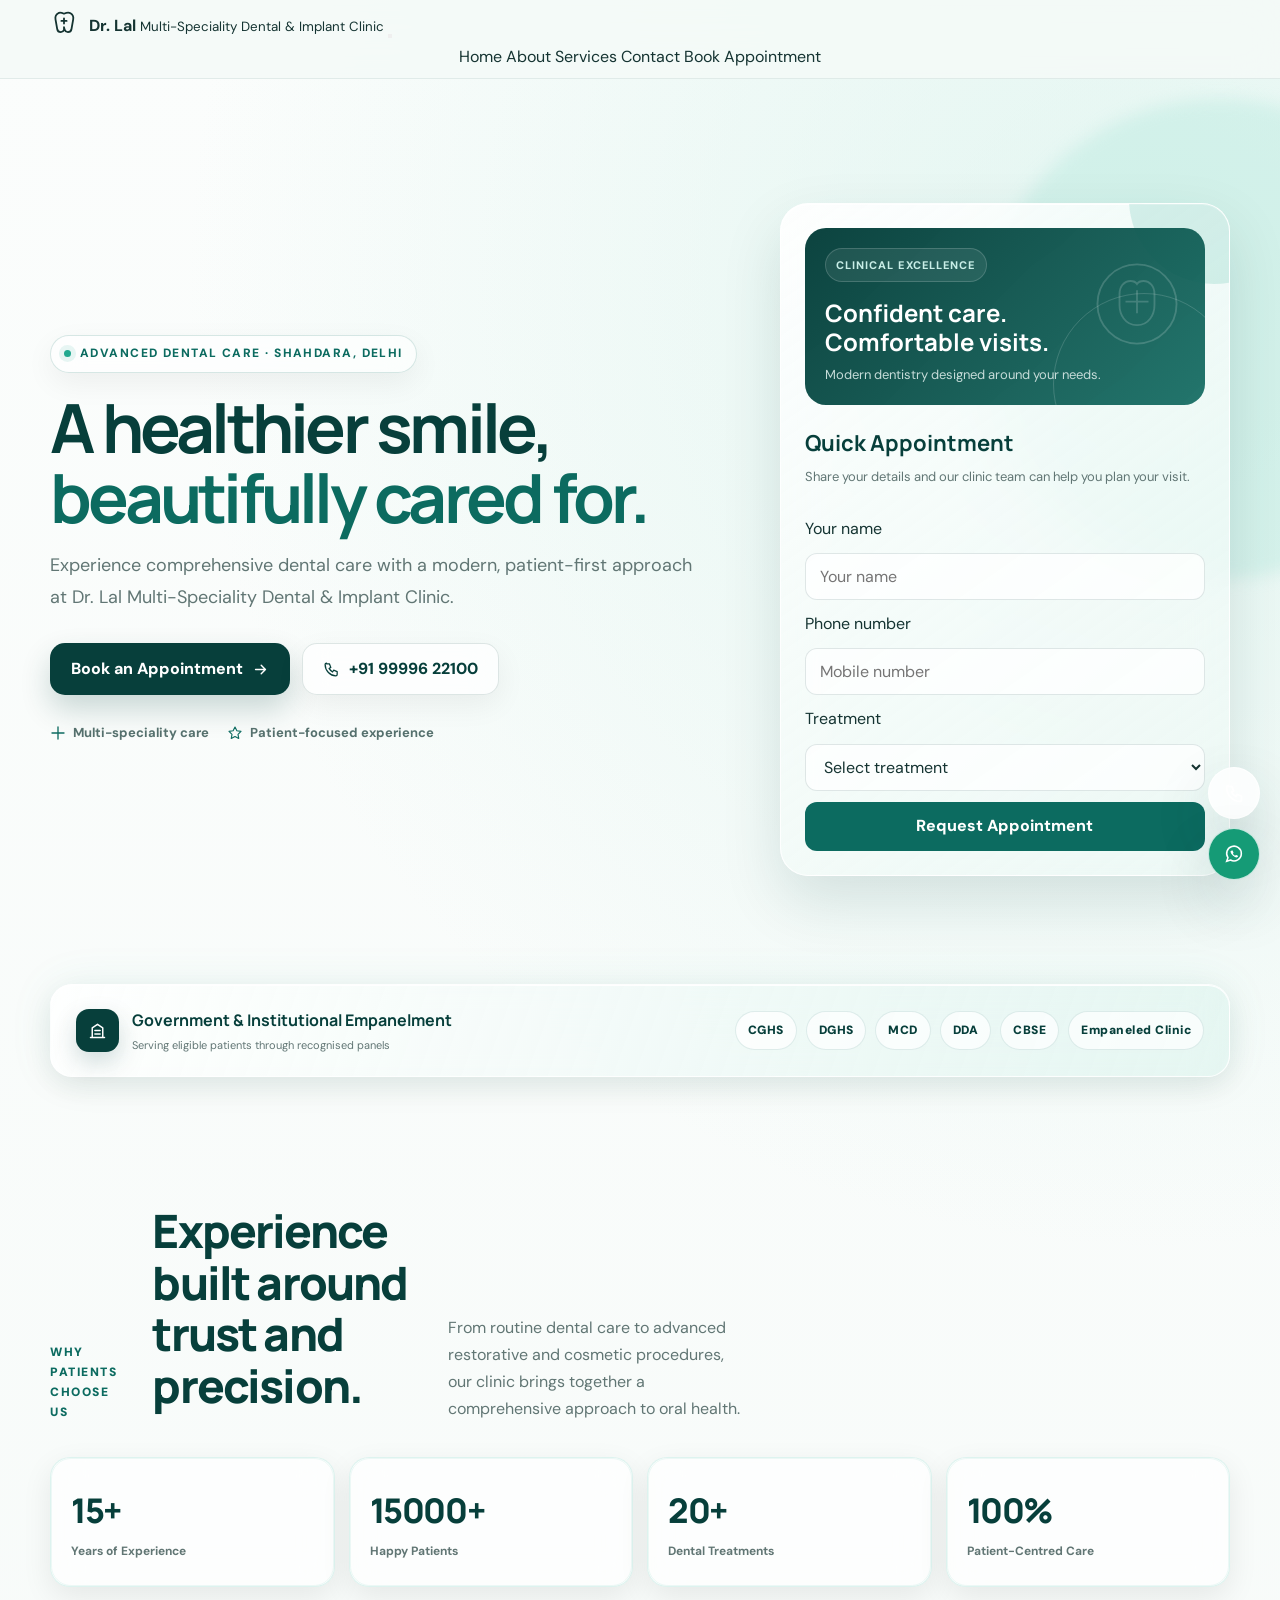
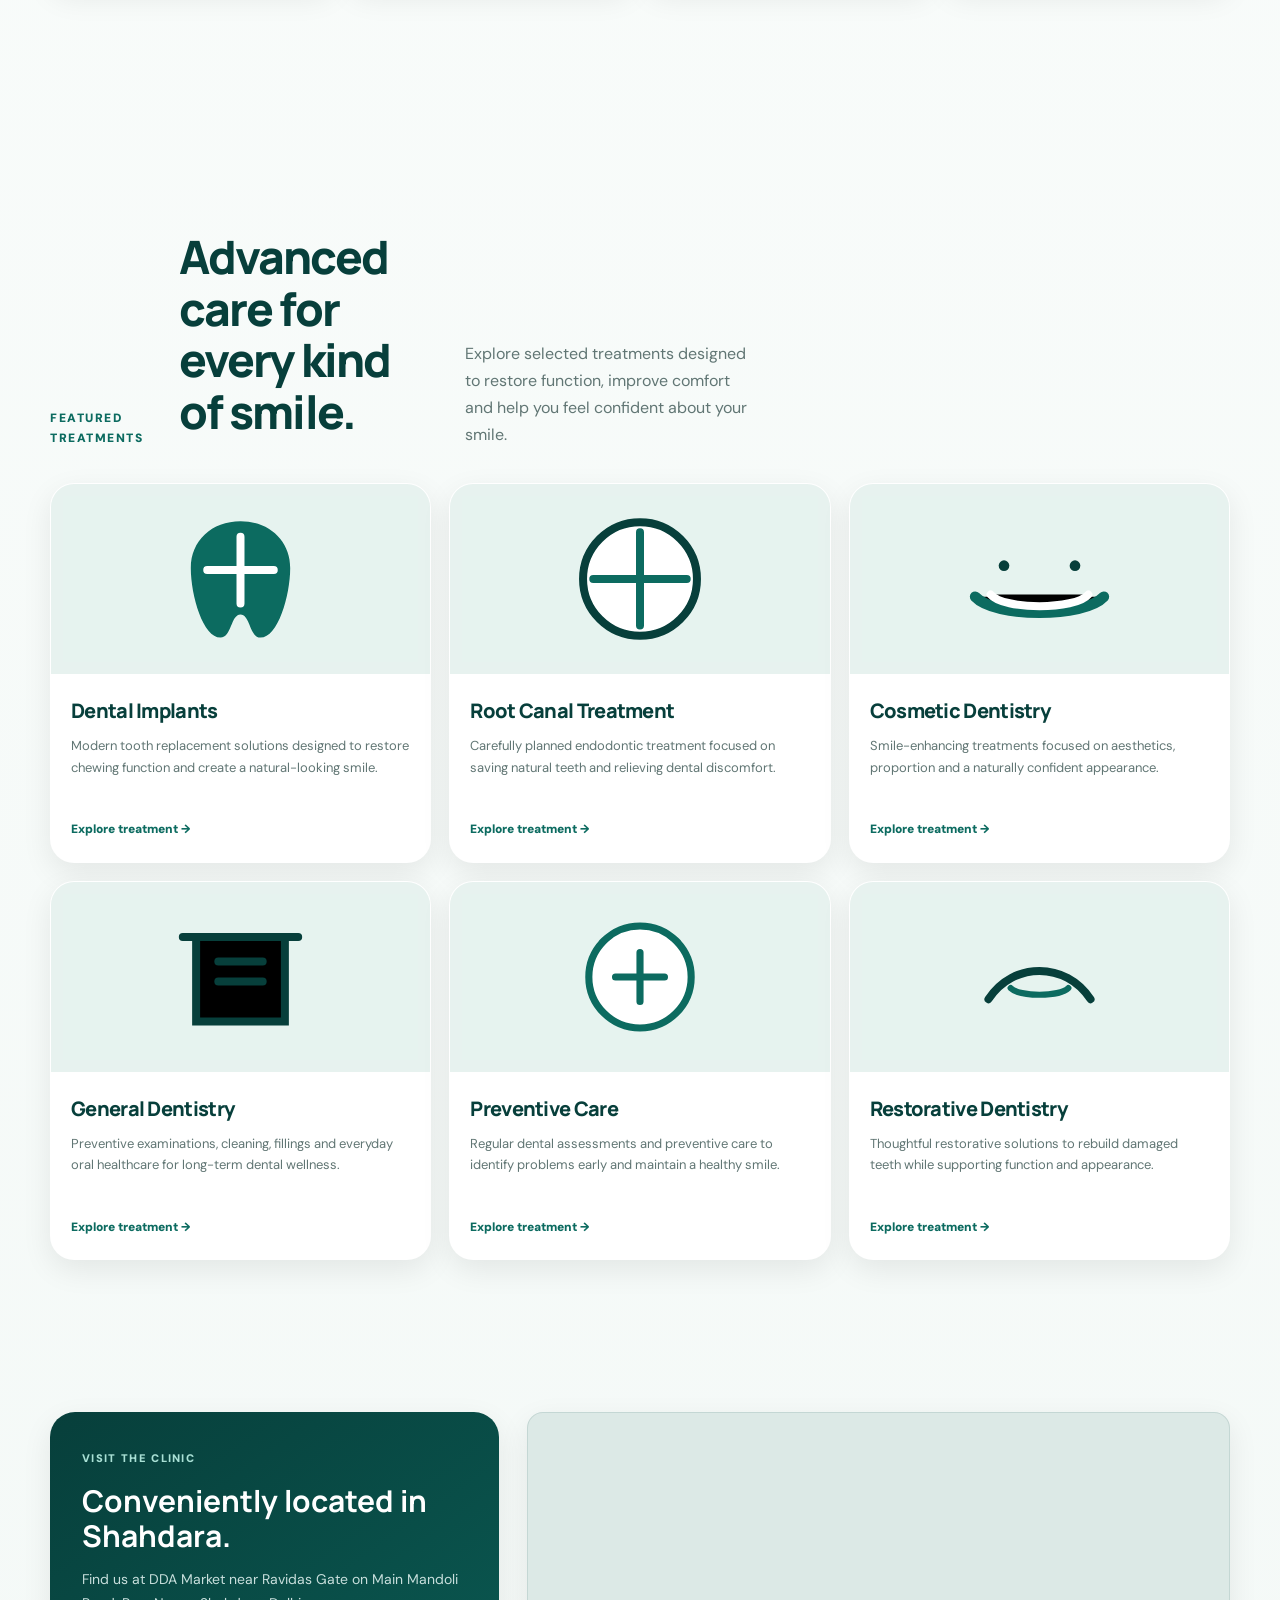
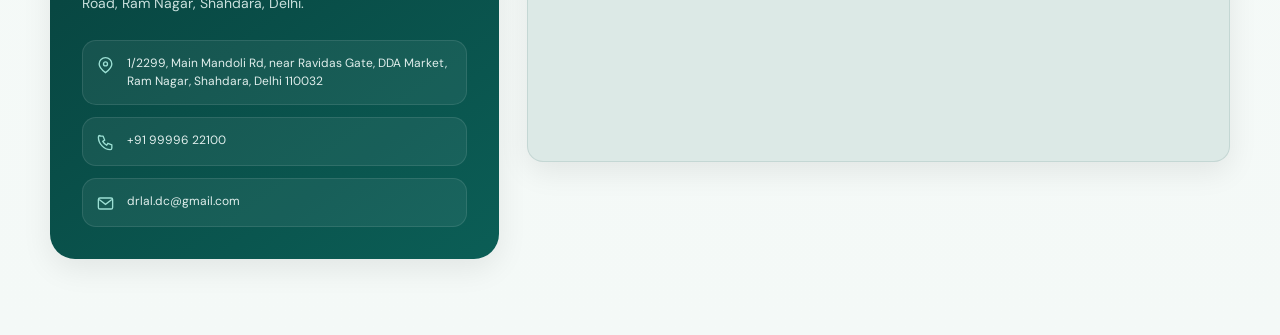
==== commit d845db1a: "Update index.html" ====
--- a/index.html
+++ b/index.html
@@ -1,503 +1,1162 @@
 <!DOCTYPE html>
 <html lang="en">
 <head>
-  <meta charset="UTF-8">
-  <meta name="viewport" content="width=device-width, initial-scale=1.0">
-  <meta name="description" content="Dr. Lal Multi-Speciality Dental & Implant Clinic in Shahdara, Delhi. Patient-focused dental, implant, cosmetic and restorative care.">
-  <meta name="keywords" content="dentist Shahdara, dental clinic Shahdara, dental implants Delhi, cosmetic dentistry Delhi, Dr Lal Dental Clinic">
-  <meta name="author" content="Dr. Lal Multi-Speciality Dental & Implant Clinic">
-  <meta name="theme-color" content="#063f43">
-  <title>Dr. Lal Multi-Speciality Dental & Implant Clinic | Shahdara Delhi</title>
-
-  <link rel="preconnect" href="https://fonts.googleapis.com">
-  <link rel="preconnect" href="https://fonts.gstatic.com" crossorigin>
-  <link href="https://fonts.googleapis.com/css2?family=DM+Sans:wght@400;500;600;700&family=Manrope:wght@500;600;700;800&display=swap" rel="stylesheet">
-  <link rel="stylesheet" href="css/main.css">
+    <meta charset="UTF-8">
+    <meta name="viewport" content="width=device-width, initial-scale=1.0">
+    <meta name="description" content="Dr. Lal Multi-Speciality Dental & Implant Clinic in Shahdara, Delhi. Advanced dental implants, root canal treatment, cosmetic dentistry and comprehensive dental care.">
+    <meta name="keywords" content="dentist Shahdara Delhi, dental clinic Shahdara, dental implants Delhi, root canal Shahdara, cosmetic dentistry Delhi, Dr Lal Dental Clinic">
+    <meta name="author" content="Dr. Lal Multi-Speciality Dental & Implant Clinic">
+    <meta name="theme-color" content="#073f3b">
+    <title>Dr. Lal Multi-Speciality Dental & Implant Clinic | Shahdara, Delhi</title>
+
+    <link rel="preconnect" href="https://fonts.googleapis.com">
+    <link rel="preconnect" href="https://fonts.gstatic.com" crossorigin>
+    <link href="https://fonts.googleapis.com/css2?family=DM+Sans:wght@400;500;600;700&family=Manrope:wght@500;600;700;800&display=swap" rel="stylesheet">
+    <link rel="stylesheet" href="css/main.css">
+
+    <style>
+        :root {
+            --premium-teal: #073f3b;
+            --premium-emerald: #0c6b60;
+            --premium-mint: #c9eee5;
+            --premium-gold: #c9a45c;
+            --premium-cream: #f7faf8;
+            --premium-white: #ffffff;
+            --premium-text: #153432;
+            --premium-muted: #617674;
+        }
+
+        * {
+            box-sizing: border-box;
+        }
+
+        html {
+            scroll-behavior: smooth;
+        }
+
+        body {
+            margin: 0;
+            background:
+                radial-gradient(circle at 90% 8%, rgba(201, 238, 229, 0.48), transparent 28%),
+                linear-gradient(180deg, #fbfdfc 0%, #f4f9f7 100%);
+            color: var(--premium-text);
+            font-family: "DM Sans", sans-serif;
+            overflow-x: hidden;
+        }
+
+        img {
+            display: block;
+            max-width: 100%;
+        }
+
+        a {
+            color: inherit;
+            text-decoration: none;
+        }
+
+        .container {
+            width: min(1180px, calc(100% - 40px));
+            margin-inline: auto;
+        }
+
+        .site-header {
+            position: relative;
+            z-index: 1000;
+        }
+
+        .hero {
+            position: relative;
+            padding: 54px 0 30px;
+            min-height: 680px;
+            overflow: hidden;
+        }
+
+        .hero::before {
+            content: "";
+            position: absolute;
+            width: 480px;
+            height: 480px;
+            right: -180px;
+            top: 20px;
+            border-radius: 50%;
+            background: rgba(157, 224, 211, 0.28);
+            filter: blur(8px);
+            pointer-events: none;
+        }
+
+        .hero-grid {
+            position: relative;
+            z-index: 1;
+            display: grid;
+            grid-template-columns: minmax(0, 1.08fr) minmax(340px, 0.72fr);
+            gap: 54px;
+            align-items: center;
+        }
+
+        .eyebrow {
+            display: inline-flex;
+            align-items: center;
+            gap: 9px;
+            padding: 8px 13px;
+            border: 1px solid rgba(12, 107, 96, 0.16);
+            border-radius: 999px;
+            background: rgba(255, 255, 255, 0.62);
+            color: var(--premium-emerald);
+            font-size: 12px;
+            font-weight: 800;
+            letter-spacing: 0.12em;
+            text-transform: uppercase;
+            box-shadow: 0 10px 30px rgba(0, 0, 0, 0.06);
+            backdrop-filter: blur(14px);
+        }
+
+        .eyebrow-dot {
+            width: 7px;
+            height: 7px;
+            border-radius: 50%;
+            background: #21a98f;
+            box-shadow: 0 0 0 5px rgba(33, 169, 143, 0.1);
+        }
+
+        .hero h1 {
+            max-width: 760px;
+            margin: 20px 0 18px;
+            color: var(--premium-teal);
+            font-family: "Manrope", sans-serif;
+            font-size: clamp(42px, 5.3vw, 72px);
+            line-height: 1.03;
+            letter-spacing: -0.055em;
+        }
+
+        .hero h1 span {
+            color: var(--premium-emerald);
+        }
+
+        .hero-copy {
+            max-width: 650px;
+            margin: 0 0 30px;
+            color: var(--premium-muted);
+            font-size: 18px;
+            line-height: 1.75;
+        }
+
+        .hero-actions {
+            display: flex;
+            flex-wrap: wrap;
+            gap: 12px;
+        }
+
+        .premium-btn {
+            display: inline-flex;
+            min-height: 52px;
+            align-items: center;
+            justify-content: center;
+            gap: 9px;
+            padding: 0 20px;
+            border: 1px solid transparent;
+            border-radius: 15px;
+            font-weight: 800;
+            transition: transform 0.25s ease, box-shadow 0.25s ease, background 0.25s ease;
+        }
+
+        .premium-btn:hover {
+            transform: translateY(-3px);
+        }
+
+        .premium-btn.primary {
+            background: var(--premium-teal);
+            color: #fff;
+            box-shadow: 0 14px 30px rgba(7, 63, 59, 0.2);
+        }
+
+        .premium-btn.secondary {
+            background: rgba(255, 255, 255, 0.72);
+            border-color: rgba(7, 63, 59, 0.13);
+            color: var(--premium-teal);
+            box-shadow: 0 10px 30px rgba(0, 0, 0, 0.06);
+            backdrop-filter: blur(12px);
+        }
+
+        .hero-meta {
+            display: flex;
+            flex-wrap: wrap;
+            gap: 18px;
+            margin-top: 27px;
+            color: #55706d;
+            font-size: 13px;
+            font-weight: 700;
+        }
+
+        .hero-meta span {
+            display: inline-flex;
+            align-items: center;
+            gap: 7px;
+        }
+
+        .hero-meta svg {
+            color: var(--premium-emerald);
+        }
+
+        .appointment-card {
+            position: relative;
+            padding: 24px;
+            border: 1px solid rgba(255, 255, 255, 0.85);
+            border-radius: 28px;
+            background:
+                linear-gradient(145deg, rgba(255,255,255,0.88), rgba(235,248,244,0.66));
+            box-shadow:
+                0 25px 60px rgba(7, 63, 59, 0.13),
+                inset 0 1px 0 rgba(255,255,255,0.9);
+            backdrop-filter: blur(22px);
+            overflow: hidden;
+        }
+
+        .appointment-card::before {
+            content: "";
+            position: absolute;
+            width: 170px;
+            height: 170px;
+            top: -90px;
+            right: -70px;
+            border-radius: 50%;
+            background: rgba(42, 169, 143, 0.16);
+        }
+
+        .doctor-showcase {
+            position: relative;
+            min-height: 172px;
+            margin-bottom: 20px;
+            padding: 20px;
+            border-radius: 21px;
+            background:
+                linear-gradient(135deg, rgba(7,63,59,0.98), rgba(13,103,93,0.9));
+            color: #fff;
+            overflow: hidden;
+        }
+
+        .doctor-showcase::after {
+            content: "";
+            position: absolute;
+            right: -30px;
+            bottom: -70px;
+            width: 180px;
+            height: 180px;
+            border: 1px solid rgba(255,255,255,0.16);
+            border-radius: 50%;
+        }
+
+        .doctor-label {
+            position: relative;
+            z-index: 2;
+            display: inline-flex;
+            padding: 7px 10px;
+            border: 1px solid rgba(255,255,255,0.16);
+            border-radius: 999px;
+            background: rgba(255,255,255,0.08);
+            color: #c8eee7;
+            font-size: 11px;
+            font-weight: 800;
+            letter-spacing: 0.1em;
+            text-transform: uppercase;
+        }
+
+        .doctor-showcase h2 {
+            position: relative;
+            z-index: 2;
+            margin: 17px 0 7px;
+            font-family: "Manrope", sans-serif;
+            font-size: 24px;
+            line-height: 1.2;
+        }
+
+        .doctor-showcase p {
+            position: relative;
+            z-index: 2;
+            margin: 0;
+            color: #c6dcd9;
+            font-size: 13px;
+        }
+
+        .doctor-symbol {
+            position: absolute;
+            z-index: 1;
+            right: 22px;
+            top: 30px;
+            width: 92px;
+            height: 92px;
+            opacity: 0.17;
+        }
+
+        .appointment-card h3 {
+            margin: 0 0 6px;
+            color: var(--premium-teal);
+            font-family: "Manrope", sans-serif;
+            font-size: 22px;
+        }
+
+        .appointment-card > p {
+            margin: 0 0 17px;
+            color: var(--premium-muted);
+            font-size: 13px;
+            line-height: 1.55;
+        }
+
+        .appointment-form {
+            display: grid;
+            gap: 11px;
+        }
+
+        .appointment-form input,
+        .appointment-form select {
+            width: 100%;
+            height: 47px;
+            padding: 0 14px;
+            border: 1px solid rgba(7,63,59,0.12);
+            border-radius: 12px;
+            outline: none;
+            background: rgba(255,255,255,0.74);
+            color: var(--premium-text);
+            font: inherit;
+            transition: border-color 0.2s ease, box-shadow 0.2s ease;
+        }
+
+        .appointment-form input:focus,
+        .appointment-form select:focus {
+            border-color: rgba(12,107,96,0.55);
+            box-shadow: 0 0 0 4px rgba(12,107,96,0.08);
+        }
+
+        .appointment-form button {
+            min-height: 49px;
+            border: 0;
+            border-radius: 12px;
+            background: var(--premium-emerald);
+            color: #fff;
+            font: inherit;
+            font-weight: 800;
+            cursor: pointer;
+            transition: transform 0.2s ease, box-shadow 0.2s ease;
+        }
+
+        .appointment-form button:hover {
+            transform: translateY(-2px);
+            box-shadow: 0 12px 24px rgba(12,107,96,0.18);
+        }
+
+        .empanelment {
+            position: relative;
+            z-index: 5;
+            margin: 8px auto 42px;
+        }
+
+        .empanelment-card {
+            position: relative;
+            display: grid;
+            grid-template-columns: 1.05fr 2fr;
+            gap: 22px;
+            align-items: center;
+            padding: 22px 25px;
+            border: 1px solid rgba(255,255,255,0.82);
+            border-radius: 22px;
+            background:
+                linear-gradient(110deg, rgba(255,255,255,0.82), rgba(219,243,237,0.6));
+            box-shadow:
+                0 10px 30px rgba(0,0,0,0.08),
+                0 0 45px rgba(45, 181, 157, 0.08),
+                inset 0 1px 0 rgba(255,255,255,0.95);
+            backdrop-filter: blur(18px);
+        }
+
+        .empanelment-heading {
+            display: flex;
+            align-items: center;
+            gap: 13px;
+        }
+
+        .empanelment-icon {
+            display: grid;
+            width: 43px;
+            height: 43px;
+            place-items: center;
+            border-radius: 13px;
+            background: var(--premium-teal);
+            color: #fff;
+            box-shadow: 0 10px 24px rgba(7,63,59,0.18);
+        }
+
+        .empanelment-heading strong {
+            display: block;
+            color: var(--premium-teal);
+            font-family: "Manrope", sans-serif;
+            font-size: 16px;
+        }
+
+        .empanelment-heading small {
+            display: block;
+            margin-top: 3px;
+            color: var(--premium-muted);
+            font-size: 11px;
+        }
+
+        .empanelment-list {
+            display: flex;
+            flex-wrap: wrap;
+            justify-content: flex-end;
+            gap: 9px;
+            margin: 0;
+            padding: 0;
+            list-style: none;
+        }
+
+        .empanelment-list li {
+            padding: 9px 12px;
+            border: 1px solid rgba(12,107,96,0.12);
+            border-radius: 999px;
+            background: rgba(255,255,255,0.7);
+            color: var(--premium-teal);
+            font-size: 12px;
+            font-weight: 900;
+            letter-spacing: 0.04em;
+        }
+
+        .section {
+            padding: 76px 0;
+        }
+
+        .section-heading {
+            max-width: 700px;
+            margin-bottom: 35px;
+        }
+
+        .section-heading .kicker {
+            color: var(--premium-emerald);
+            font-size: 12px;
+            font-weight: 900;
+            letter-spacing: 0.13em;
+            text-transform: uppercase;
+        }
+
+        .section-heading h2 {
+            margin: 10px 0 11px;
+            color: var(--premium-teal);
+            font-family: "Manrope", sans-serif;
+            font-size: clamp(30px, 4vw, 46px);
+            line-height: 1.12;
+            letter-spacing: -0.04em;
+        }
+
+        .section-heading p {
+            margin: 0;
+            color: var(--premium-muted);
+            line-height: 1.7;
+        }
+
+        .counter-grid {
+            display: grid;
+            grid-template-columns: repeat(4, 1fr);
+            gap: 14px;
+            margin-bottom: 82px;
+        }
+
+        .counter-card {
+            position: relative;
+            padding: 24px 20px;
+            border: 1px solid rgba(45,181,157,0.15);
+            border-radius: 20px;
+            background: rgba(255,255,255,0.67);
+            box-shadow: 0 10px 30px rgba(0,0,0,0.08);
+            backdrop-filter: blur(16px);
+            overflow: hidden;
+        }
+
+        .counter-card::before {
+            content: "";
+            position: absolute;
+            inset: 0;
+            border: 1px solid rgba(45,181,157,0.08);
+            border-radius: inherit;
+            pointer-events: none;
+        }
+
+        .counter-number {
+            color: var(--premium-teal);
+            font-family: "Manrope", sans-serif;
+            font-size: 34px;
+            font-weight: 800;
+            letter-spacing: -0.04em;
+        }
+
+        .counter-label {
+            margin-top: 4px;
+            color: var(--premium-muted);
+            font-size: 12px;
+            font-weight: 700;
+        }
+
+        .treatments-grid {
+            display: grid;
+            grid-template-columns: repeat(3, 1fr);
+            gap: 18px;
+        }
+
+        .treatment-card {
+            position: relative;
+            min-height: 355px;
+            border: 1px solid rgba(255,255,255,0.9);
+            border-radius: 24px;
+            background: #fff;
+            box-shadow: 0 10px 30px rgba(0,0,0,0.08);
+            overflow: hidden;
+            transition: transform 0.3s ease, box-shadow 0.3s ease;
+        }
+
+        .treatment-card:hover {
+            transform: translateY(-7px);
+            box-shadow: 0 22px 45px rgba(7,63,59,0.13);
+        }
+
+        .treatment-image {
+            position: relative;
+            height: 190px;
+            overflow: hidden;
+            background: #e7f2ef;
+        }
+
+        .treatment-image img {
+            width: 100%;
+            height: 100%;
+            object-fit: cover;
+            transition: transform 0.45s ease;
+        }
+
+        .treatment-card:hover .treatment-image img {
+            transform: scale(1.04);
+        }
+
+        .treatment-content {
+            padding: 20px;
+        }
+
+        .treatment-content h3 {
+            margin: 0 0 8px;
+            color: var(--premium-teal);
+            font-family: "Manrope", sans-serif;
+            font-size: 20px;
+        }
+
+        .treatment-content p {
+            margin: 0;
+            color: var(--premium-muted);
+            font-size: 13px;
+            line-height: 1.65;
+        }
+
+        .treatment-link {
+            display: inline-flex;
+            margin-top: 15px;
+            color: var(--premium-emerald);
+            font-size: 12px;
+            font-weight: 900;
+        }
+
+        .location-layout {
+            display: grid;
+            grid-template-columns: 0.78fr 1.22fr;
+            gap: 28px;
+            align-items: stretch;
+        }
+
+        .location-card {
+            padding: 32px;
+            border-radius: 25px;
+            background: linear-gradient(145deg, var(--premium-teal), #0b5e56);
+            color: #fff;
+            box-shadow: 0 10px 30px rgba(0,0,0,0.08);
+        }
+
+        .location-card .kicker {
+            color: #a9e0d5;
+            font-size: 11px;
+            font-weight: 900;
+            letter-spacing: 0.12em;
+            text-transform: uppercase;
+        }
+
+        .location-card h2 {
+            margin: 12px 0 15px;
+            font-family: "Manrope", sans-serif;
+            font-size: 30px;
+            line-height: 1.18;
+        }
+
+        .location-card p {
+            color: #c8dfdc;
+            font-size: 14px;
+            line-height: 1.7;
+        }
+
+        .location-details {
+            display: grid;
+            gap: 12px;
+            margin-top: 24px;
+        }
+
+        .location-detail {
+            display: flex;
+            gap: 12px;
+            align-items: flex-start;
+            padding: 13px;
+            border: 1px solid rgba(255,255,255,0.1);
+            border-radius: 14px;
+            background: rgba(255,255,255,0.06);
+        }
+
+        .location-detail svg {
+            flex: 0 0 auto;
+            margin-top: 2px;
+            color: #9ce0d4;
+        }
+
+        .location-detail span {
+            color: #e0eeec;
+            font-size: 12px;
+            line-height: 1.55;
+        }
+
+        .map-container {
+            width: 100%;
+            max-width: 100%;
+            height: 350px;
+            border-radius: 16px;
+            overflow: hidden;
+            box-shadow: 0 10px 30px rgba(0,0,0,0.08);
+            background: #dce9e6;
+        }
+
+        .map-container iframe {
+            display: block;
+            width: 100%;
+            height: 100%;
+            border: 0;
+        }
+
+        .floating-actions {
+            position: fixed;
+            z-index: 1200;
+            right: 20px;
+            bottom: 20px;
+            display: flex;
+            align-items: center;
+            gap: 9px;
+        }
+
+        .floating-action {
+            display: grid;
+            width: 52px;
+            height: 52px;
+            place-items: center;
+            border: 1px solid rgba(255,255,255,0.75);
+            border-radius: 50%;
+            background: rgba(255,255,255,0.84);
+            color: var(--premium-teal);
+            box-shadow: 0 12px 30px rgba(0,0,0,0.14);
+            backdrop-filter: blur(16px);
+            transition: transform 0.2s ease;
+        }
+
+        .floating-action:hover {
+            transform: translateY(-4px);
+        }
+
+        .floating-action.whatsapp {
+            background: #159b76;
+            color: #fff;
+        }
+
+        @media (max-width: 950px) {
+            .hero-grid,
+            .location-layout {
+                grid-template-columns: 1fr;
+            }
+
+            .hero {
+                min-height: auto;
+                padding-top: 38px;
+            }
+
+            .appointment-card {
+                max-width: 650px;
+            }
+
+            .empanelment-card {
+                grid-template-columns: 1fr;
+            }
+
+            .empanelment-list {
+                justify-content: flex-start;
+            }
+
+            .counter-grid {
+                grid-template-columns: repeat(2, 1fr);
+            }
+
+            .treatments-grid {
+                grid-template-columns: repeat(2, 1fr);
+            }
+        }
+
+        @media (max-width: 620px) {
+            .container {
+                width: min(100% - 28px, 1180px);
+            }
+
+            .hero {
+                padding: 25px 0 20px;
+            }
+
+            .hero h1 {
+                font-size: 42px;
+            }
+
+            .hero-copy {
+                font-size: 15px;
+            }
+
+            .hero-actions {
+                display: grid;
+                grid-template-columns: 1fr;
+            }
+
+            .premium-btn {
+                width: 100%;
+            }
+
+            .empanelment-card {
+                padding: 18px;
+            }
+
+            .empanelment-list {
+                gap: 7px;
+            }
+
+            .empanelment-list li {
+                font-size: 10px;
+                padding: 8px 9px;
+            }
+
+            .counter-grid,
+            .treatments-grid {
+                grid-template-columns: 1fr;
+            }
+
+            .counter-card {
+                padding: 19px;
+            }
+
+            .section {
+                padding: 55px 0;
+            }
+
+            .location-card {
+                padding: 23px;
+            }
+
+            .map-container {
+                height: 350px;
+                border-radius: 16px;
+            }
+
+            .floating-actions {
+                right: 13px;
+                bottom: 13px;
+            }
+        }
+
+        @media (prefers-reduced-motion: reduce) {
+            html {
+                scroll-behavior: auto;
+            }
+
+            *,
+            *::before,
+            *::after {
+                transition-duration: 0.01ms !important;
+                animation-duration: 0.01ms !important;
+            }
+        }
+    </style>
 </head>
 
 <body>
-  <div class="topbar">
-    <div class="container topbar-inner">
-      <span>Advanced dental care in Shahdara, Delhi</span>
-      <div class="topbar-right">
-        <a href="mailto:drlal.dc@gmail.com">drlal.dc@gmail.com</a>
-        <a href="tel:+919999622100">+91 99996 22100</a>
-      </div>
+    <header class="site-header">
+        <nav class="navbar" aria-label="Primary navigation">
+            <div class="container">
+                <a href="index.html" class="brand" aria-label="Dr. Lal Multi-Speciality Dental & Implant Clinic home">
+                    <span class="brand-mark" aria-hidden="true">
+                        <svg width="28" height="28" viewBox="0 0 28 28" fill="none">
+                            <path d="M8.2 5.2C6.1 6.4 5.1 8.9 5.5 11.3L7.2 21c.3 1.8 1.8 3.1 3.6 3.1 1.4 0 2.7-.9 3.2-2.2L14 19.1l.7 2.8c.5 1.3 1.8 2.2 3.2 2.2 1.8 0 3.3-1.3 3.6-3.1l1.7-9.7c.4-2.4-.6-4.9-2.7-6.1-2.2-1.3-4.3-.5-6.5.5-2.2-1-4.3-1.8-5.8-.5Z" stroke="currentColor" stroke-width="1.8" stroke-linejoin="round"/>
+                            <path d="M14 10.3v5.2M11.4 12.9h5.2" stroke="currentColor" stroke-width="1.8" stroke-linecap="round"/>
+                        </svg>
+                    </span>
+                    <span>
+                        <strong>Dr. Lal</strong>
+                        <small>Multi-Speciality Dental & Implant Clinic</small>
+                    </span>
+                </a>
+
+                <button class="nav-toggle" type="button" aria-label="Open navigation menu" aria-expanded="false">
+                    <span></span>
+                    <span></span>
+                    <span></span>
+                </button>
+
+                <div class="nav-menu">
+                    <a href="index.html" class="active">Home</a>
+                    <a href="about.html">About</a>
+                    <a href="services.html">Services</a>
+                    <a href="contact.html">Contact</a>
+                    <a href="contact.html#appointment" class="nav-cta">Book Appointment</a>
+                </div>
+            </div>
+        </nav>
+    </header>
+
+    <main>
+        <section class="hero" aria-labelledby="hero-title">
+            <div class="container hero-grid">
+                <div>
+                    <div class="eyebrow">
+                        <span class="eyebrow-dot" aria-hidden="true"></span>
+                        Advanced Dental Care · Shahdara, Delhi
+                    </div>
+
+                    <h1 id="hero-title">
+                        A healthier smile,
+                        <span>beautifully cared for.</span>
+                    </h1>
+
+                    <p class="hero-copy">
+                        Experience comprehensive dental care with a modern, patient-first approach at Dr. Lal Multi-Speciality Dental & Implant Clinic.
+                    </p>
+
+                    <div class="hero-actions">
+                        <a href="contact.html#appointment" class="premium-btn primary">
+                            Book an Appointment
+                            <svg width="17" height="17" viewBox="0 0 24 24" fill="none" aria-hidden="true">
+                                <path d="M5 12h14M13 6l6 6-6 6" stroke="currentColor" stroke-width="2" stroke-linecap="round" stroke-linejoin="round"/>
+                            </svg>
+                        </a>
+                        <a href="tel:+919999622100" class="premium-btn secondary">
+                            <svg width="17" height="17" viewBox="0 0 24 24" fill="none" aria-hidden="true">
+                                <path d="M5 4h4l2 5-2.5 1.5a14 14 0 0 0 5 5L15 13l5 2v4c0 1.1-.9 2-2 2C10.3 21 3 13.7 3 5c0-1.1.9-2 2-2Z" stroke="currentColor" stroke-width="1.8" stroke-linejoin="round"/>
+                            </svg>
+                            +91 99996 22100
+                        </a>
+                    </div>
+
+                    <div class="hero-meta">
+                        <span>
+                            <svg width="16" height="16" viewBox="0 0 24 24" fill="none" aria-hidden="true">
+                                <path d="M12 3v18M3 12h18" stroke="currentColor" stroke-width="2" stroke-linecap="round"/>
+                            </svg>
+                            Multi-speciality care
+                        </span>
+                        <span>
+                            <svg width="16" height="16" viewBox="0 0 24 24" fill="none" aria-hidden="true">
+                                <path d="M12 3l2.8 5.7L21 9.6l-4.5 4.4 1.1 6.2-5.6-3-5.6 3 1.1-6.2L3 9.6l6.2-.9L12 3Z" stroke="currentColor" stroke-width="1.7" stroke-linejoin="round"/>
+                            </svg>
+                            Patient-focused experience
+                        </span>
+                    </div>
+                </div>
+
+                <aside class="appointment-card" aria-labelledby="quick-appointment-title">
+                    <div class="doctor-showcase">
+                        <span class="doctor-label">Clinical Excellence</span>
+                        <h2>Confident care.<br>Comfortable visits.</h2>
+                        <p>Modern dentistry designed around your needs.</p>
+
+                        <svg class="doctor-symbol" viewBox="0 0 100 100" fill="none" aria-hidden="true">
+                            <circle cx="50" cy="50" r="43" stroke="white" stroke-width="2"/>
+                            <path d="M31 39c0-8 5-14 12-14 3.5 0 5.8 1.3 7 3.2 1.2-1.9 3.5-3.2 7-3.2 7 0 12 6 12 14v12c0 10-5.8 22-19 22S31 61 31 51V39Z" stroke="white" stroke-width="2"/>
+                            <path d="M50 35v25M37.5 47.5h25" stroke="white" stroke-width="2"/>
+                        </svg>
+                    </div>
+
+                    <h3 id="quick-appointment-title">Quick Appointment</h3>
+                    <p>Share your details and our clinic team can help you plan your visit.</p>
+
+                    <form class="appointment-form" action="contact.html#appointment" method="get">
+                        <label class="sr-only" for="quick-name">Your name</label>
+                        <input id="quick-name" name="name" type="text" placeholder="Your name" autocomplete="name" required>
+
+                        <label class="sr-only" for="quick-phone">Phone number</label>
+                        <input id="quick-phone" name="phone" type="tel" placeholder="Mobile number" autocomplete="tel" inputmode="tel" pattern="[0-9+\-\s]{10,}" required>
+
+                        <label class="sr-only" for="quick-service">Treatment</label>
+                        <select id="quick-service" name="service">
+                            <option value="">Select treatment</option>
+                            <option value="dental-implants">Dental Implants</option>
+                            <option value="root-canal">Root Canal Treatment</option>
+                            <option value="cosmetic-dentistry">Cosmetic Dentistry</option>
+                            <option value="general-dentistry">General Dentistry</option>
+                            <option value="other">Other Consultation</option>
+                        </select>
+
+                        <button type="submit">Request Appointment</button>
+                    </form>
+                </aside>
+            </div>
+        </section>
+
+        <section class="empanelment" aria-label="Government and institutional empanelment">
+            <div class="container">
+                <div class="empanelment-card">
+                    <div class="empanelment-heading">
+                        <span class="empanelment-icon" aria-hidden="true">
+                            <svg width="21" height="21" viewBox="0 0 24 24" fill="none">
+                                <path d="M4 20h16M6 20V9l6-4 6 4v11M9 12h6M9 16h6" stroke="currentColor" stroke-width="1.7" stroke-linecap="round" stroke-linejoin="round"/>
+                            </svg>
+                        </span>
+                        <span>
+                            <strong>Government & Institutional Empanelment</strong>
+                            <small>Serving eligible patients through recognised panels</small>
+                        </span>
+                    </div>
+
+                    <ul class="empanelment-list">
+                        <li>CGHS</li>
+                        <li>DGHS</li>
+                        <li>MCD</li>
+                        <li>DDA</li>
+                        <li>CBSE</li>
+                        <li>Empaneled Clinic</li>
+                    </ul>
+                </div>
+            </div>
+        </section>
+
+        <section class="section" id="clinic-highlights" aria-labelledby="highlights-title">
+            <div class="container">
+                <div class="section-heading">
+                    <span class="kicker">Why patients choose us</span>
+                    <h2 id="highlights-title">Experience built around trust and precision.</h2>
+                    <p>
+                        From routine dental care to advanced restorative and cosmetic procedures, our clinic brings together a comprehensive approach to oral health.
+                    </p>
+                </div>
+
+                <div class="counter-grid" aria-label="Clinic statistics">
+                    <article class="counter-card">
+                        <div class="counter-number" data-counter="15" data-suffix="+">0</div>
+                        <div class="counter-label">Years of Experience</div>
+                    </article>
+
+                    <article class="counter-card">
+                        <div class="counter-number" data-counter="15000" data-suffix="+">0</div>
+                        <div class="counter-label">Happy Patients</div>
+                    </article>
+
+                    <article class="counter-card">
+                        <div class="counter-number" data-counter="20" data-suffix="+">0</div>
+                        <div class="counter-label">Dental Treatments</div>
+                    </article>
+
+                    <article class="counter-card">
+                        <div class="counter-number" data-counter="100" data-suffix="%">0</div>
+                        <div class="counter-label">Patient-Centred Care</div>
+                    </article>
+                </div>
+            </div>
+        </section>
+
+        <section class="section" id="treatments" aria-labelledby="treatments-title">
+            <div class="container">
+                <div class="section-heading">
+                    <span class="kicker">Featured treatments</span>
+                    <h2 id="treatments-title">Advanced care for every kind of smile.</h2>
+                    <p>
+                        Explore selected treatments designed to restore function, improve comfort and help you feel confident about your smile.
+                    </p>
+                </div>
+
+                <div class="treatments-grid">
+                    <article class="treatment-card">
+                        <div class="treatment-image">
+                            <img
+                                src="https://images.unsplash.com/photo-1606811971618-4486d14f3f99?auto=format&fit=crop&w=1200&q=85"
+                                alt="Dental professional providing modern dental treatment"
+                                loading="lazy"
+                                width="1200"
+                                height="800"
+                                onerror="this.onerror=null;this.src='data:image/svg+xml,%3Csvg xmlns=%22http://www.w3.org/2000/svg%22 viewBox=%220 0 800 500%22%3E%3Crect width=%22800%22 height=%22500%22 fill=%22%23e6f3ef%22/%3E%3Cpath d=%22M400 120c-65 0-112 44-112 105 0 63 28 157 67 157 25 0 23-52 45-52s20 52 45 52c39 0 67-94 67-157 0-61-47-105-112-105Z%22 fill=%22%230c6b60%22/%3E%3Cpath d=%22M400 155v150M325 230h150%22 stroke=%22white%22 stroke-width=%2218%22 stroke-linecap=%22round%22/%3E%3C/svg%3E';"
+                            >
+                        </div>
+                        <div class="treatment-content">
+                            <h3>Dental Implants</h3>
+                            <p>Modern tooth replacement solutions designed to restore chewing function and create a natural-looking smile.</p>
+                            <a href="services.html#implants" class="treatment-link">Explore treatment →</a>
+                        </div>
+                    </article>
+
+                    <article class="treatment-card">
+                        <div class="treatment-image">
+                            <img
+                                src="https://images.unsplash.com/photo-1609840114035-3c981b782dfe?auto=format&fit=crop&w=1200&q=85"
+                                alt="Modern dental examination and root canal care"
+                                loading="lazy"
+                                width="1200"
+                                height="800"
+                                onerror="this.onerror=null;this.src='data:image/svg+xml,%3Csvg xmlns=%22http://www.w3.org/2000/svg%22 viewBox=%220 0 800 500%22%3E%3Crect width=%22800%22 height=%22500%22 fill=%22%23e6f3ef%22/%3E%3Ccircle cx=%22400%22 cy=%22250%22 r=%22128%22 fill=%22white%22 stroke=%22%23073f3b%22 stroke-width=%2218%22/%3E%3Cpath d=%22M400 145v210M295 250h210%22 stroke=%22%230c6b60%22 stroke-width=%2218%22 stroke-linecap=%22round%22/%3E%3C/svg%3E';"
+                            >
+                        </div>
+                        <div class="treatment-content">
+                            <h3>Root Canal Treatment</h3>
+                            <p>Carefully planned endodontic treatment focused on saving natural teeth and relieving dental discomfort.</p>
+                            <a href="services.html#root-canal" class="treatment-link">Explore treatment →</a>
+                        </div>
+                    </article>
+
+                    <article class="treatment-card">
+                        <div class="treatment-image">
+                            <img
+                                src="https://images.unsplash.com/photo-1550831107-1553da8c8464?auto=format&fit=crop&w=1200&q=85"
+                                alt="Professional healthcare consultation representing cosmetic dental care"
+                                loading="lazy"
+                                width="1200"
+                                height="800"
+                                onerror="this.onerror=null;this.src='data:image/svg+xml,%3Csvg xmlns=%22http://www.w3.org/2000/svg%22 viewBox=%220 0 800 500%22%3E%3Crect width=%22800%22 height=%22500%22 fill=%22%23e6f3ef%22/%3E%3Cpath d=%22M255 290c45 48 245 48 290 0%22 stroke=%22%230c6b60%22 stroke-width=%2224%22 stroke-linecap=%22round%22/%3E%3Cpath d=%22M290 285c30 35 190 35 220 0%22 stroke=%22white%22 stroke-width=%2218%22 stroke-linecap=%22round%22/%3E%3Ccircle cx=%22320%22 cy=%22220%22 r=%2212%22 fill=%22%23073f3b%22/%3E%3Ccircle cx=%22480%22 cy=%22220%22 r=%2212%22 fill=%22%23073f3b%22/%3E%3C/svg%3E';"
+                            >
+                        </div>
+                        <div class="treatment-content">
+                            <h3>Cosmetic Dentistry</h3>
+                            <p>Smile-enhancing treatments focused on aesthetics, proportion and a naturally confident appearance.</p>
+                            <a href="services.html#cosmetic" class="treatment-link">Explore treatment →</a>
+                        </div>
+                    </article>
+
+                    <article class="treatment-card">
+                        <div class="treatment-image">
+                            <img
+                                src="https://images.unsplash.com/photo-1598256989800-fe5f95da9787?auto=format&fit=crop&w=1200&q=85"
+                                alt="Professional dental instruments and treatment environment"
+                                loading="lazy"
+                                width="1200"
+                                height="800"
+                                onerror="this.onerror=null;this.src='data:image/svg+xml,%3Csvg xmlns=%22http://www.w3.org/2000/svg%22 viewBox=%220 0 800 500%22%3E%3Crect width=%22800%22 height=%22500%22 fill=%22%23e6f3ef%22/%3E%3Cpath d=%22M270 160h260M300 160v190h200V160M350 215h100M350 260h100%22 stroke=%22%23073f3b%22 stroke-width=%2218%22 stroke-linecap=%22round%22/%3E%3C/svg%3E';"
+                            >
+                        </div>
+                        <div class="treatment-content">
+                            <h3>General Dentistry</h3>
+                            <p>Preventive examinations, cleaning, fillings and everyday oral healthcare for long-term dental wellness.</p>
+                            <a href="services.html#general" class="treatment-link">Explore treatment →</a>
+                        </div>
+                    </article>
+
+                    <article class="treatment-card">
+                        <div class="treatment-image">
+                            <img
+                                src="https://images.unsplash.com/photo-1588776814546-daab30f310ce?auto=format&fit=crop&w=1200&q=85"
+                                alt="Dental care professional working with modern equipment"
+                                loading="lazy"
+                                width="1200"
+                                height="800"
+                                onerror="this.onerror=null;this.src='data:image/svg+xml,%3Csvg xmlns=%22http://www.w3.org/2000/svg%22 viewBox=%220 0 800 500%22%3E%3Crect width=%22800%22 height=%22500%22 fill=%22%23e6f3ef%22/%3E%3Ccircle cx=%22400%22 cy=%22250%22 r=%22115%22 fill=%22white%22 stroke=%22%230c6b60%22 stroke-width=%2216%22/%3E%3Cpath d=%22M345 250h110M400 195v110%22 stroke=%22%230c6b60%22 stroke-width=%2216%22 stroke-linecap=%22round%22/%3E%3C/svg%3E';"
+                            >
+                        </div>
+                        <div class="treatment-content">
+                            <h3>Preventive Care</h3>
+                            <p>Regular dental assessments and preventive care to identify problems early and maintain a healthy smile.</p>
+                            <a href="services.html#preventive" class="treatment-link">Explore treatment →</a>
+                        </div>
+                    </article>
+
+                    <article class="treatment-card">
+                        <div class="treatment-image">
+                            <img
+                                src="https://images.unsplash.com/photo-1606265752439-1f18756aa2a3?auto=format&fit=crop&w=1200&q=85"
+                                alt="Dental consultation in a modern clinic"
+                                loading="lazy"
+                                width="1200"
+                                height="800"
+                                onerror="this.onerror=null;this.src='data:image/svg+xml,%3Csvg xmlns=%22http://www.w3.org/2000/svg%22 viewBox=%220 0 800 500%22%3E%3Crect width=%22800%22 height=%22500%22 fill=%22%23e6f3ef%22/%3E%3Cpath d=%22M285 300c55-85 175-85 230 0%22 stroke=%22%23073f3b%22 stroke-width=%2218%22 fill=%22none%22 stroke-linecap=%22round%22/%3E%3Cpath d=%22M335 275c20 20 110 20 130 0%22 stroke=%22%230c6b60%22 stroke-width=%2214%22 fill=%22none%22 stroke-linecap=%22round%22/%3E%3C/svg%3E';"
+                            >
+                        </div>
+                        <div class="treatment-content">
+                            <h3>Restorative Dentistry</h3>
+                            <p>Thoughtful restorative solutions to rebuild damaged teeth while supporting function and appearance.</p>
+                            <a href="services.html#restorative" class="treatment-link">Explore treatment →</a>
+                        </div>
+                    </article>
+                </div>
+            </div>
+        </section>
+
+        <section class="section" id="location" aria-labelledby="location-title">
+            <div class="container">
+                <div class="location-layout">
+                    <div class="location-card">
+                        <span class="kicker">Visit the clinic</span>
+                        <h2 id="location-title">Conveniently located in Shahdara.</h2>
+                        <p>
+                            Find us at DDA Market near Ravidas Gate on Main Mandoli Road, Ram Nagar, Shahdara, Delhi.
+                        </p>
+
+                        <div class="location-details">
+                            <a class="location-detail" href="https://www.google.com/maps/search/?api=1&query=Dr.+Lal+Multi-Speciality+Dental+%26+Implant+Clinic+1%2F2299+Main+Mandoli+Rd+Delhi+110032" target="_blank" rel="noopener noreferrer">
+                                <svg width="19" height="19" viewBox="0 0 24 24" fill="none" aria-hidden="true">
+                                    <path d="M20 10c0 5-8 11-8 11S4 15 4 10a8 8 0 1 1 16 0Z" stroke="currentColor" stroke-width="1.7"/>
+                                    <circle cx="12" cy="10" r="2.5" stroke="currentColor" stroke-width="1.7"/>
+                                </svg>
+                                <span>1/2299, Main Mandoli Rd, near Ravidas Gate, DDA Market, Ram Nagar, Shahdara, Delhi 110032</span>
+                            </a>
+
+                            <a class="location-detail" href="tel:+919999622100">
+                                <svg width="19" height="19" viewBox="0 0 24 24" fill="none" aria-hidden="true">
+                                    <path d="M5 4h4l2 5-2.5 1.5a14 14 0 0 0 5 5L15 13l5 2v4c0 1.1-.9 2-2 2C10.3 21 3 13.7 3 5c0-1.1.9-2 2-2Z" stroke="currentColor" stroke-width="1.7" stroke-linejoin="round"/>
+                                </svg>
+                                <span>+91 99996 22100</span>
+                            </a>
+
+                            <a class="location-detail" href="mailto:drlal.dc@gmail.com">
+                                <svg width="19" height="19" viewBox="0 0 24 24" fill="none" aria-hidden="true">
+                                    <rect x="3" y="5" width="18" height="14" rx="2" stroke="currentColor" stroke-width="1.7"/>
+                                    <path d="m4 7 8 6 8-6" stroke="currentColor" stroke-width="1.7"/>
+                                </svg>
+                                <span>drlal.dc@gmail.com</span>
+                            </a>
+                        </div>
+                    </div>
+
+                    <div class="map-container" aria-label="Google Maps location of Dr. Lal Multi-Speciality Dental & Implant Clinic">
+                        <iframe
+                            title="Dr. Lal Multi-Speciality Dental & Implant Clinic location map"
+                            src="https://www.google.com/maps?q=Dr.+Lal+Multi-Speciality+Dental+%26+Implant+Clinic,+1%2F2299+Main+Mandoli+Road,+Shahdara,+Delhi+110032&output=embed"
+                            loading="lazy"
+                            referrerpolicy="no-referrer-when-downgrade"
+                            allowfullscreen>
+                        </iframe>
+                    </div>
+                </div>
+            </div>
+        </section>
+    </main>
+
+    <div class="floating-actions" aria-label="Quick contact actions">
+        <a class="floating-action" href="tel:+919999622100" aria-label="Call Dr. Lal Dental Clinic">
+            <svg width="21" height="21" viewBox="0 0 24 24" fill="none" aria-hidden="true">
+                <path d="M5 4h4l2 5-2.5 1.5a14 14 0 0 0 5 5L15 13l5 2v4c0 1.1-.9 2-2 2C10.3 21 3 13.7 3 5c0-1.1.9-2 2-2Z" stroke="currentColor" stroke-width="1.8" stroke-linejoin="round"/>
+            </svg>
+        </a>
+
+        <a class="floating-action whatsapp" href="https://wa.me/919999622100" target="_blank" rel="noopener noreferrer" aria-label="Chat on WhatsApp">
+            <svg width="22" height="22" viewBox="0 0 24 24" fill="none" aria-hidden="true">
+                <path d="M20 11.5a8 8 0 0 1-11.8 7.1L4 20l1.4-4A8 8 0 1 1 20 11.5Z" stroke="currentColor" stroke-width="1.7"/>
+                <path d="M9 8.7c.2-.4.4-.4.7-.4h.5c.2 0 .4.1.5.4l.7 1.7c.1.2.1.4-.1.6l-.5.6c.6 1 1.4 1.8 2.5 2.3l.6-.7c.1-.2.4-.2.6-.1l1.7.8c.2.1.3.3.2.5-.2.8-.8 1.3-1.6 1.3-2.1-.1-5.9-3.1-6.5-5.9-.2-.4-.1-.8.1-1.1Z" fill="currentColor"/>
+            </svg>
+        </a>
     </div>
-  </div>
-
-  <header class="site-header">
-    <nav class="navbar container" aria-label="Main navigation">
-      <a href="index.html" class="brand" aria-label="Dr. Lal Dental Clinic home">
-        <span class="brand-icon">
-          <svg viewBox="0 0 48 48" aria-hidden="true">
-            <path d="M24 6c-5.2 0-8.3 3.2-12.2 3.2C7.4 9.2 4 13 4 18.3c0 6.8 4.3 10.2 5.4 16.2C10.7 41 14 44 18 40.6c2.8-2.4 2.4-7.8 6-7.8s3.2 5.4 6 7.8c4 3.4 7.3.4 8.6-6.1C39.7 28.5 44 25.1 44 18.3 44 13 40.6 9.2 36.2 9.2 32.3 9.2 29.2 6 24 6Z"/>
-            <path d="M24 13v14M17 20h14"/>
-          </svg>
-        </span>
-        <span class="brand-copy">
-          <strong>Dr. Lal Dental</strong>
-          <small>Multi-Speciality & Implant Clinic</small>
-        </span>
-      </a>
-
-      <button class="menu-toggle" type="button" aria-label="Open navigation" aria-expanded="false">
-        <span></span>
-        <span></span>
-        <span></span>
-      </button>
-
-      <div class="nav-menu">
-        <a href="index.html" class="nav-link active">Home</a>
-        <a href="about.html" class="nav-link">About</a>
-        <a href="services.html" class="nav-link">Services</a>
-        <a href="contact.html" class="nav-link">Contact</a>
-      </div>
-
-      <a href="contact.html" class="button button-primary nav-appointment">
-        Book Appointment
-        <span>→</span>
-      </a>
-    </nav>
-  </header>
-
-  <main>
-    <section class="hero-section">
-      <div class="hero-glow hero-glow-one"></div>
-      <div class="hero-glow hero-glow-two"></div>
-
-      <div class="container hero-grid">
-        <div class="hero-content reveal">
-          <span class="eyebrow">
-            <span class="eyebrow-dot"></span>
-            Patient-first dental care
-          </span>
-
-          <h1>
-            A healthier smile,
-            <span>beautifully cared for.</span>
-          </h1>
-
-          <p class="hero-description">
-            Modern multi-speciality dental and implant care designed around comfort,
-            clarity and confident treatment decisions.
-          </p>
-
-          <div class="hero-actions">
-            <a href="contact.html" class="button button-primary button-large">
-              Book an Appointment
-              <span>→</span>
-            </a>
-
-            <a href="tel:+919999622100" class="button button-glass button-large">
-              <span class="button-icon">☎</span>
-              +91 99996 22100
-            </a>
-          </div>
-
-          <div class="hero-trust">
-            <div class="trust-avatars">
-              <span>DL</span>
-              <span>+</span>
-              <span>♥</span>
-            </div>
-            <div>
-              <strong>Care that starts with listening</strong>
-              <span>Consultation-led dental treatment</span>
-            </div>
-          </div>
-        </div>
-
-        <div class="hero-visual reveal">
-          <div class="hero-visual-main">
-            <div class="hero-visual-orb"></div>
-
-            <svg class="hero-tooth" viewBox="0 0 300 340" xmlns="http://www.w3.org/2000/svg" aria-label="Dental care illustration">
-              <defs>
-                <linearGradient id="toothGradient" x1="0" y1="0" x2="1" y2="1">
-                  <stop offset="0%" stop-color="#ffffff"/>
-                  <stop offset="100%" stop-color="#d9f4ef"/>
-                </linearGradient>
-                <filter id="toothShadow" x="-30%" y="-30%" width="160%" height="160%">
-                  <feDropShadow dx="0" dy="20" stdDeviation="15" flood-color="#001f22" flood-opacity=".25"/>
-                </filter>
-              </defs>
-              <path
-                d="M89 44C58 50 37 75 40 109c3 34 22 52 29 80 8 32 11 79 37 88 22 8 29-32 44-49 6-7 14-7 20 0 15 17 22 57 44 49 26-9 29-56 37-88 7-28 26-46 29-80 3-34-18-59-49-65-23-5-39 11-61 11S112 39 89 44Z"
-                fill="url(#toothGradient)"
-                stroke="#9edbd1"
-                stroke-width="6"
-                filter="url(#toothShadow)"
-              />
-              <path d="M95 138c30 23 80 23 110 0" fill="none" stroke="#0a8c7d" stroke-width="9" stroke-linecap="round"/>
-              <circle cx="106" cy="113" r="7" fill="#063f43"/>
-              <circle cx="194" cy="113" r="7" fill="#063f43"/>
-              <path d="M139 170c7 5 15 5 22 0" fill="none" stroke="#13a889" stroke-width="6" stroke-linecap="round"/>
-            </svg>
-
-            <div class="floating-card floating-card-top">
-              <span class="floating-icon">✦</span>
-              <div>
-                <strong>Modern Care</strong>
-                <small>Comfort-focused approach</small>
-              </div>
-            </div>
-
-            <div class="floating-card floating-card-bottom">
-              <span class="floating-icon floating-icon-light">✓</span>
-              <div>
-                <strong>Implant Care</strong>
-                <small>Personalised treatment planning</small>
-              </div>
-            </div>
-          </div>
-        </div>
-      </div>
-    </section>
-
-    <section class="quick-panels">
-      <div class="container quick-panel-grid">
-        <a href="services.html#implants" class="quick-panel reveal">
-          <span class="quick-panel-number">01</span>
-          <div>
-            <strong>Dental Implants</strong>
-            <span>Restorative tooth replacement</span>
-          </div>
-          <span class="panel-arrow">↗</span>
-        </a>
-
-        <a href="services.html#cosmetic" class="quick-panel reveal">
-          <span class="quick-panel-number">02</span>
-          <div>
-            <strong>Cosmetic Dentistry</strong>
-            <span>Smile-focused aesthetic care</span>
-          </div>
-          <span class="panel-arrow">↗</span>
-        </a>
-
-        <a href="services.html#general" class="quick-panel reveal">
-          <span class="quick-panel-number">03</span>
-          <div>
-            <strong>General Dentistry</strong>
-            <span>Prevention & restorative care</span>
-          </div>
-          <span class="panel-arrow">↗</span>
-        </a>
-
-        <a href="contact.html" class="quick-panel reveal">
-          <span class="quick-panel-number">04</span>
-          <div>
-            <strong>Easy Appointment</strong>
-            <span>Call or WhatsApp directly</span>
-          </div>
-          <span class="panel-arrow">↗</span>
-        </a>
-      </div>
-    </section>
-
-    <section class="section treatments-section">
-      <div class="container">
-        <div class="section-heading reveal">
-          <div>
-            <span class="section-kicker">Our treatments</span>
-            <h2>Focused care for <span>every smile.</span></h2>
-          </div>
-          <div class="heading-side">
-            <p>
-              A comprehensive range of dental services delivered through a
-              thoughtful, consultation-led approach.
-            </p>
-            <a href="services.html" class="text-link">Explore all services <span>→</span></a>
-          </div>
-        </div>
-
-        <div class="treatment-grid">
-          <article class="treatment-card glass-card reveal">
-            <div class="treatment-image">
-              <svg viewBox="0 0 260 220" xmlns="http://www.w3.org/2000/svg" aria-label="Dental implant illustration">
-                <defs>
-                  <linearGradient id="implantBg" x1="0" y1="0" x2="1" y2="1">
-                    <stop offset="0%" stop-color="#e8faf5"/>
-                    <stop offset="100%" stop-color="#cceee7"/>
-                  </linearGradient>
-                </defs>
-                <rect width="260" height="220" rx="28" fill="url(#implantBg)"/>
-                <path d="M85 48h90l-11 64-34 25-34-25z" fill="#fff" stroke="#087f78" stroke-width="7"/>
-                <path d="M96 137l10 49h48l10-49" fill="#f7fffd" stroke="#087f78" stroke-width="7"/>
-                <path d="M104 148h52M106 161h48M109 174h42" stroke="#13a889" stroke-width="7" stroke-linecap="round"/>
-                <path d="M91 48h78" stroke="#063f43" stroke-width="12" stroke-linecap="round"/>
-              </svg>
-              <span class="treatment-tag">Restorative</span>
-            </div>
-
-            <div class="treatment-content">
-              <div class="card-topline">
-                <span>01</span>
-                <span>↗</span>
-              </div>
-              <h3>Dental Implants</h3>
-              <p>
-                Thoughtful implant planning and restorative care for missing
-                teeth, based on individual clinical needs.
-              </p>
-              <a href="services.html#implants" class="card-link">Discover treatment <span>→</span></a>
-            </div>
-          </article>
-
-          <article class="treatment-card glass-card reveal">
-            <div class="treatment-image">
-              <svg viewBox="0 0 260 220" xmlns="http://www.w3.org/2000/svg" aria-label="Cosmetic dentistry illustration">
-                <defs>
-                  <linearGradient id="cosmeticBg" x1="0" y1="0" x2="1" y2="1">
-                    <stop offset="0%" stop-color="#f2fbfa"/>
-                    <stop offset="100%" stop-color="#d9f1ec"/>
-                  </linearGradient>
-                </defs>
-                <rect width="260" height="220" rx="28" fill="url(#cosmeticBg)"/>
-                <path d="M54 82c25 29 54 42 76 42s51-13 76-42" fill="none" stroke="#087f78" stroke-width="10" stroke-linecap="round"/>
-                <path d="M64 95c8 66 39 90 66 90s58-24 66-90" fill="#fff" stroke="#063f43" stroke-width="7"/>
-                <path d="M89 138c17 22 65 22 82 0" fill="none" stroke="#13a889" stroke-width="8" stroke-linecap="round"/>
-                <path d="M91 112h78" stroke="#d0ece7" stroke-width="5"/>
-              </svg>
-              <span class="treatment-tag">Aesthetic</span>
-            </div>
-
-            <div class="treatment-content">
-              <div class="card-topline">
-                <span>02</span>
-                <span>↗</span>
-              </div>
-              <h3>Cosmetic Dentistry</h3>
-              <p>
-                Smile-enhancing options designed around your aesthetic goals,
-                oral health and long-term comfort.
-              </p>
-              <a href="services.html#cosmetic" class="card-link">Discover treatment <span>→</span></a>
-            </div>
-          </article>
-
-          <article class="treatment-card glass-card reveal">
-            <div class="treatment-image">
-              <svg viewBox="0 0 260 220" xmlns="http://www.w3.org/2000/svg" aria-label="General dentistry illustration">
-                <defs>
-                  <linearGradient id="generalBg" x1="0" y1="0" x2="1" y2="1">
-                    <stop offset="0%" stop-color="#e9faf6"/>
-                    <stop offset="100%" stop-color="#d7efea"/>
-                  </linearGradient>
-                </defs>
-                <rect width="260" height="220" rx="28" fill="url(#generalBg)"/>
-                <path d="M89 47C61 52 46 75 49 105c3 27 17 40 24 63 7 25 11 40 28 35 14-4 15-30 29-43 14 13 15 39 29 43 17 5 21-10 28-35 7-23 21-36 24-63 3-30-12-53-40-58-18-3-27 10-41 10S107 44 89 47Z" fill="#fff" stroke="#087f78" stroke-width="7"/>
-                <circle cx="102" cy="99" r="6" fill="#063f43"/>
-                <circle cx="158" cy="99" r="6" fill="#063f43"/>
-                <path d="M108 125c13 10 31 10 44 0" fill="none" stroke="#13a889" stroke-width="7" stroke-linecap="round"/>
-              </svg>
-              <span class="treatment-tag">Preventive</span>
-            </div>
-
-            <div class="treatment-content">
-              <div class="card-topline">
-                <span>03</span>
-                <span>↗</span>
-              </div>
-              <h3>General Dentistry</h3>
-              <p>
-                Routine examinations, preventive care, fillings and restorative
-                dental treatment for everyday oral health.
-              </p>
-              <a href="services.html#general" class="card-link">Discover treatment <span>→</span></a>
-            </div>
-          </article>
-        </div>
-      </div>
-    </section>
-
-    <section class="experience-section section">
-      <div class="container experience-grid">
-        <div class="experience-copy reveal">
-          <span class="section-kicker">The Dr. Lal experience</span>
-          <h2>Dental care designed to feel <span>different.</span></h2>
-          <p>
-            From your first conversation to treatment planning and follow-up,
-            every step should feel clear, respectful and focused on you.
-          </p>
-
-          <div class="feature-list">
-            <div class="feature-item">
-              <span class="feature-icon">01</span>
-              <div>
-                <strong>Listen first</strong>
-                <p>Understand your concerns, goals and expectations before discussing options.</p>
-              </div>
-            </div>
-
-            <div class="feature-item">
-              <span class="feature-icon">02</span>
-              <div>
-                <strong>Explain clearly</strong>
-                <p>Make treatment choices easier to understand without unnecessary complexity.</p>
-              </div>
-            </div>
-
-            <div class="feature-item">
-              <span class="feature-icon">03</span>
-              <div>
-                <strong>Plan personally</strong>
-                <p>Build the next steps around your individual oral-health needs.</p>
-              </div>
-            </div>
-          </div>
-
-          <a href="about.html" class="button button-dark">Discover the clinic <span>→</span></a>
-        </div>
-
-        <div class="experience-card glass-card reveal">
-          <div class="experience-card-inner">
-            <span class="quote-mark">“</span>
-            <p>
-              Your smile is personal. Your dental care should be too.
-            </p>
-            <div class="experience-line"></div>
-            <span class="experience-label">Patient-first philosophy</span>
-          </div>
-
-          <svg class="experience-pattern" viewBox="0 0 500 500" aria-hidden="true">
-            <circle cx="250" cy="250" r="190" fill="none" stroke="#13a889" stroke-width="1"/>
-            <circle cx="250" cy="250" r="145" fill="none" stroke="#13a889" stroke-width="1"/>
-            <circle cx="250" cy="250" r="95" fill="none" stroke="#13a889" stroke-width="1"/>
-          </svg>
-        </div>
-      </div>
-    </section>
-
-    <section class="stats-section">
-      <div class="container stats-grid">
-        <div class="stat-card reveal">
-          <strong data-counter="100" data-suffix="%">0%</strong>
-          <span>Patient-first approach</span>
-        </div>
-        <div class="stat-card reveal">
-          <strong data-counter="4" data-suffix="+">0+</strong>
-          <span>Core care categories</span>
-        </div>
-        <div class="stat-card reveal">
-          <strong data-counter="24" data-suffix="×7">0×7</strong>
-          <span>Direct contact access</span>
-        </div>
-        <div class="stat-card reveal">
-          <strong>Delhi</strong>
-          <span>Shahdara location</span>
-        </div>
-      </div>
-    </section>
-
-    <section class="location-section section">
-      <div class="container location-grid">
-        <div class="location-copy glass-card reveal">
-          <span class="section-kicker">Visit the clinic</span>
-          <h2>Easy to find in <span>Shahdara.</span></h2>
-          <p>
-            Located at DDA Market, Ram Nagar, near Ravidas Gate on Main Mandoli Road.
-          </p>
-
-          <div class="address-box">
-            <span class="address-icon">⌖</span>
-            <div>
-              <strong>Clinic address</strong>
-              <p>
-                1/2299, Main Mandoli Rd, near Ravidas Gate,
-                DDA Market, Ram Nagar, Shahdara, Delhi, 110032
-              </p>
-            </div>
-          </div>
-
-          <div class="location-actions">
-            <a
-              href="https://www.google.com/maps/search/?api=1&query=Dr+Lal+Multi+Speciality+Dental+Implant+Clinic+Shahdara+Delhi"
-              target="_blank"
-              rel="noopener noreferrer"
-              class="button button-primary"
-            >
-              Get Directions <span>↗</span>
-            </a>
-            <a href="tel:+919999622100" class="button button-light">Call Clinic</a>
-          </div>
-        </div>
-
-        <div class="map-container reveal">
-          <iframe
-            title="Dr. Lal Multi-Speciality Dental & Implant Clinic location"
-            src="https://www.google.com/maps?q=1%2F2299%20Main%20Mandoli%20Rd%2C%20near%20Ravidas%20Gate%2C%20DDA%20Market%2C%20Ram%20Nagar%2C%20Shahdara%2C%20Delhi%20110032&output=embed"
-            loading="lazy"
-            referrerpolicy="no-referrer-when-downgrade"
-            allowfullscreen>
-          </iframe>
-        </div>
-      </div>
-    </section>
-
-    <section class="cta-section">
-      <div class="container cta-box reveal">
-        <div>
-          <span class="section-kicker">Ready when you are</span>
-          <h2>Let's take care of your smile.</h2>
-          <p>Call the clinic or send an appointment request through WhatsApp.</p>
-        </div>
-
-        <div class="cta-actions">
-          <a href="tel:+919999622100" class="button button-white">☎ Call +91 99996 22100</a>
-          <a href="https://wa.me/919999622100" target="_blank" rel="noopener noreferrer" class="button button-whatsapp">WhatsApp Us ↗</a>
-        </div>
-      </div>
-    </section>
-  </main>
-
-  <div class="floating-actions" aria-label="Quick contact actions">
-    <a href="tel:+919999622100" class="floating-phone" aria-label="Call clinic">☎</a>
-    <a href="https://wa.me/919999622100" target="_blank" rel="noopener noreferrer" class="floating-whatsapp" aria-label="WhatsApp clinic">☘</a>
-  </div>
-
-  <footer class="site-footer">
-    <div class="container footer-grid">
-      <div class="footer-brand">
-        <a href="index.html" class="brand footer-brand-link">
-          <span class="brand-icon">
-            <svg viewBox="0 0 48 48" aria-hidden="true">
-              <path d="M24 6c-5.2 0-8.3 3.2-12.2 3.2C7.4 9.2 4 13 4 18.3c0 6.8 4.3 10.2 5.4 16.2C10.7 41 14 44 18 40.6c2.8-2.4 2.4-7.8 6-7.8s3.2 5.4 6 7.8c4 3.4 7.3.4 8.6-6.1C39.7 28.5 44 25.1 44 18.3 44 13 40.6 9.2 36.2 9.2 32.3 9.2 29.2 6 24 6Z"/>
-              <path d="M24 13v14M17 20h14"/>
-            </svg>
-          </span>
-          <span class="brand-copy">
-            <strong>Dr. Lal Dental</strong>
-            <small>Multi-Speciality & Implant Clinic</small>
-          </span>
-        </a>
-        <p>
-          Patient-focused dental care with a modern, comfortable approach in Shahdara, Delhi.
-        </p>
-      </div>
-
-      <div class="footer-column">
-        <h3>Explore</h3>
-        <a href="index.html">Home</a>
-        <a href="about.html">About Clinic</a>
-        <a href="services.html">Services</a>
-        <a href="contact.html">Appointments</a>
-      </div>
-
-      <div class="footer-column">
-        <h3>Contact</h3>
-        <a href="tel:+919999622100">+91 99996 22100</a>
-        <a href="mailto:drlal.dc@gmail.com">drlal.dc@gmail.com</a>
-        <span>Shahdara, Delhi 110032</span>
-      </div>
-    </div>
-
-    <div class="container footer-bottom">
-      <span>© <span id="currentYear">2026</span> Dr. Lal Multi-Speciality Dental & Implant Clinic.</span>
-      <span>Dental care with clarity & care.</span>
-    </div>
-  </footer>
-
-  <script src="js/app.js"></script>
+
+    <script src="js/app.js" defer></script>
 </body>
 </html>
--- a/css/main.css
+++ b/css/main.css
@@ -1,169 +1,2571 @@
 :root {
-    --primary: #0284c7;
-    --primary-dark: #0369a1;
-    --emerald: #059669;
-    --dark: #0f172a;
-    --light-bg: #f8fafc;
-    --text-color: #334155;
-    --glass-bg: rgba(255, 255, 255, 0.85);
-    --glass-border: rgba(255, 255, 255, 0.4);
-    --shadow: 0 10px 30px rgba(0, 0, 0, 0.08);
+  --teal-950: #032d30;
+  --teal-900: #063f43;
+  --teal-800: #075d60;
+  --teal-700: #087f78;
+  --emerald: #13a889;
+  --emerald-dark: #07836f;
+  --mint: #dff7f0;
+  --mint-strong: #c9eee5;
+  --paper: #f4faf8;
+  --paper-dark: #eaf5f2;
+  --white: #ffffff;
+  --ink: #102b2e;
+  --muted: #637578;
+  --muted-light: #9ab1b0;
+  --line: rgba(6, 63, 67, 0.11);
+  --line-light: rgba(255, 255, 255, 0.16);
+  --shadow: 0 10px 30px rgba(0, 0, 0, 0.08);
+  --shadow-lg: 0 24px 60px rgba(6, 63, 67, 0.16);
+  --shadow-xl: 0 35px 90px rgba(6, 63, 67, 0.2);
+  --radius-sm: 12px;
+  --radius-md: 18px;
+  --radius-lg: 24px;
+  --radius-xl: 32px;
+  --ease: cubic-bezier(0.2, 0.8, 0.2, 1);
+  --container: 1180px;
 }
 
 * {
-    margin: 0;
-    padding: 0;
-    box-sizing: border-box;
-    font-family: 'Plus Jakarta Sans', sans-serif;
+  box-sizing: border-box;
+  margin: 0;
+  padding: 0;
+}
+
+html {
+  scroll-behavior: smooth;
+  scroll-padding-top: 100px;
 }
 
 body {
-    background-color: var(--light-bg);
-    color: var(--text-color);
-    line-height: 1.6;
+  min-height: 100vh;
+  overflow-x: hidden;
+  background: var(--paper);
+  color: var(--ink);
+  font-family: "DM Sans", sans-serif;
+  line-height: 1.65;
+  -webkit-font-smoothing: antialiased;
+  text-rendering: optimizeLegibility;
+}
+
+body.page-transition {
+  opacity: 0;
+}
+
+body,
+a,
+button,
+input,
+select,
+textarea {
+  transition:
+    background-color 0.25s var(--ease),
+    border-color 0.25s var(--ease),
+    color 0.25s var(--ease),
+    box-shadow 0.25s var(--ease),
+    transform 0.25s var(--ease),
+    opacity 0.25s var(--ease);
+}
+
+a {
+  color: inherit;
+  text-decoration: none;
+}
+
+button,
+input,
+textarea,
+select {
+  font: inherit;
+}
+
+button {
+  cursor: pointer;
+}
+
+img,
+svg,
+iframe {
+  max-width: 100%;
 }
 
 .container {
-    width: 90%;
-    max-width: 1200px;
-    margin: 0 auto;
-}
-
-.text-center { text-align: center; }
-
-/* Navbar */
+  width: min(var(--container), calc(100% - 40px));
+  margin-inline: auto;
+}
+
+.topbar {
+  background: var(--teal-950);
+  color: #c7e8e3;
+  font-size: 12px;
+}
+
+.topbar-inner {
+  min-height: 38px;
+  display: flex;
+  align-items: center;
+  justify-content: space-between;
+  gap: 20px;
+}
+
+.topbar-right {
+  display: flex;
+  align-items: center;
+  gap: 20px;
+}
+
+.topbar a:hover {
+  color: #ffffff;
+}
+
+.site-header {
+  position: sticky;
+  top: 0;
+  z-index: 100;
+  background: rgba(244, 250, 248, 0.88);
+  border-bottom: 1px solid rgba(6, 63, 67, 0.08);
+  backdrop-filter: blur(20px);
+  -webkit-backdrop-filter: blur(20px);
+}
+
 .navbar {
-    position: sticky;
+  min-height: 78px;
+  display: flex;
+  align-items: center;
+  justify-content: space-between;
+  gap: 24px;
+}
+
+.brand {
+  display: inline-flex;
+  align-items: center;
+  gap: 11px;
+  min-width: max-content;
+}
+
+.brand-icon {
+  width: 44px;
+  height: 44px;
+  display: grid;
+  place-items: center;
+  flex: 0 0 44px;
+  border-radius: 14px;
+  color: #ffffff;
+  background: linear-gradient(135deg, var(--teal-900), var(--emerald));
+  box-shadow: 0 12px 25px rgba(6, 63, 67, 0.18);
+}
+
+.brand-icon svg {
+  width: 28px;
+  height: 28px;
+}
+
+.brand-icon path:first-child {
+  fill: currentColor;
+  stroke: currentColor;
+  stroke-width: 1;
+}
+
+.brand-icon path:last-child {
+  fill: none;
+  stroke: var(--emerald);
+  stroke-width: 2.5;
+  stroke-linecap: round;
+}
+
+.brand-copy {
+  display: flex;
+  flex-direction: column;
+  line-height: 1.1;
+}
+
+.brand-copy strong {
+  color: var(--teal-900);
+  font-family: "Manrope", sans-serif;
+  font-size: 15px;
+  font-weight: 800;
+  letter-spacing: -0.03em;
+}
+
+.brand-copy small {
+  margin-top: 4px;
+  color: var(--muted);
+  font-size: 8px;
+  font-weight: 800;
+  letter-spacing: 0.1em;
+  text-transform: uppercase;
+}
+
+.nav-menu {
+  display: flex;
+  align-items: center;
+  justify-content: center;
+  gap: 4px;
+}
+
+.nav-link {
+  position: relative;
+  padding: 10px 14px;
+  border-radius: 12px;
+  color: #476164;
+  font-size: 14px;
+  font-weight: 700;
+}
+
+.nav-link:hover,
+.nav-link.active {
+  color: var(--teal-900);
+  background: var(--mint);
+}
+
+.nav-link.active::after {
+  content: "";
+  position: absolute;
+  left: 50%;
+  bottom: 4px;
+  width: 4px;
+  height: 4px;
+  border-radius: 50%;
+  background: var(--emerald);
+  transform: translateX(-50%);
+}
+
+.menu-toggle {
+  display: none;
+  width: 44px;
+  height: 44px;
+  padding: 10px;
+  border: 0;
+  border-radius: 13px;
+  background: var(--white);
+  box-shadow: var(--shadow);
+}
+
+.menu-toggle span {
+  display: block;
+  width: 22px;
+  height: 2px;
+  margin: 5px auto;
+  border-radius: 3px;
+  background: var(--teal-900);
+}
+
+.button {
+  min-height: 48px;
+  display: inline-flex;
+  align-items: center;
+  justify-content: center;
+  gap: 9px;
+  padding: 12px 18px;
+  border: 1px solid transparent;
+  border-radius: 14px;
+  font-size: 14px;
+  font-weight: 800;
+  line-height: 1;
+}
+
+.button:hover {
+  transform: translateY(-2px);
+}
+
+.button-primary {
+  color: #ffffff;
+  background: linear-gradient(135deg, var(--teal-900), var(--teal-700));
+  box-shadow: 0 13px 27px rgba(6, 63, 67, 0.2);
+}
+
+.button-primary:hover {
+  box-shadow: 0 17px 34px rgba(6, 63, 67, 0.27);
+}
+
+.button-large {
+  min-height: 55px;
+  padding-inline: 22px;
+}
+
+.button-glass {
+  color: var(--teal-900);
+  border-color: rgba(255, 255, 255, 0.8);
+  background: rgba(255, 255, 255, 0.72);
+  box-shadow: var(--shadow);
+  backdrop-filter: blur(12px);
+}
+
+.button-glass:hover,
+.button-light:hover {
+  background: #ffffff;
+}
+
+.button-dark {
+  color: #ffffff;
+  background: var(--teal-900);
+  box-shadow: 0 14px 30px rgba(6, 63, 67, 0.2);
+}
+
+.button-light {
+  color: var(--teal-900);
+  background: #ffffff;
+  border-color: var(--line);
+  box-shadow: var(--shadow);
+}
+
+.button-white {
+  color: var(--teal-900);
+  background: #ffffff;
+}
+
+.button-whatsapp {
+  color: #ffffff;
+  background: #16a66e;
+  box-shadow: 0 12px 26px rgba(22, 166, 110, 0.25);
+}
+
+.full-width {
+  width: 100%;
+}
+
+.hero-section {
+  position: relative;
+  min-height: 650px;
+  display: flex;
+  align-items: center;
+  overflow: hidden;
+  background:
+    radial-gradient(circle at 85% 12%, rgba(19, 168, 137, 0.2), transparent 25%),
+    radial-gradient(circle at 55% 80%, rgba(8, 127, 120, 0.08), transparent 28%),
+    linear-gradient(145deg, #f7fcfb 0%, #eaf7f3 100%);
+}
+
+.hero-glow {
+  position: absolute;
+  border-radius: 50%;
+  pointer-events: none;
+  filter: blur(2px);
+}
+
+.hero-glow-one {
+  width: 300px;
+  height: 300px;
+  top: -140px;
+  right: 18%;
+  background: rgba(19, 168, 137, 0.08);
+}
+
+.hero-glow-two {
+  width: 200px;
+  height: 200px;
+  left: -80px;
+  bottom: -80px;
+  background: rgba(6, 63, 67, 0.06);
+}
+
+.hero-grid {
+  position: relative;
+  z-index: 2;
+  display: grid;
+  grid-template-columns: 1.05fr 0.95fr;
+  align-items: center;
+  gap: 60px;
+  padding-block: 70px;
+}
+
+.hero-content {
+  max-width: 680px;
+}
+
+.eyebrow {
+  display: inline-flex;
+  align-items: center;
+  gap: 8px;
+  padding: 8px 13px;
+  border: 1px solid rgba(6, 63, 67, 0.1);
+  border-radius: 999px;
+  color: var(--teal-900);
+  background: rgba(255, 255, 255, 0.7);
+  box-shadow: 0 8px 20px rgba(6, 63, 67, 0.05);
+  font-size: 11px;
+  font-weight: 900;
+  letter-spacing: 0.05em;
+  text-transform: uppercase;
+  backdrop-filter: blur(12px);
+}
+
+.eyebrow-dot {
+  width: 7px;
+  height: 7px;
+  border-radius: 50%;
+  background: var(--emerald);
+  box-shadow: 0 0 0 5px rgba(19, 168, 137, 0.1);
+}
+
+.hero-content h1,
+.page-hero-content h1,
+.section-heading h2,
+.story-copy h2,
+.doctor-content h2,
+.service-detail h2,
+.form-heading h2,
+.contact-info-card h2,
+.experience-copy h2,
+.location-copy h2 {
+  font-family: "Manrope", sans-serif;
+  letter-spacing: -0.055em;
+}
+
+.hero-content h1 {
+  max-width: 700px;
+  margin-top: 22px;
+  color: var(--teal-950);
+  font-size: clamp(43px, 6vw, 73px);
+  line-height: 0.99;
+  font-weight: 800;
+}
+
+.hero-content h1 span,
+.page-hero-content h1 span,
+.section-heading h2 span,
+.story-copy h2 span,
+.experience-copy h2 span,
+.location-copy h2 span,
+.form-heading h2 span {
+  color: var(--emerald-dark);
+}
+
+.hero-description {
+  max-width: 600px;
+  margin-top: 24px;
+  color: var(--muted);
+  font-size: 18px;
+}
+
+.hero-actions {
+  display: flex;
+  flex-wrap: wrap;
+  gap: 12px;
+  margin-top: 29px;
+}
+
+.button-icon {
+  font-size: 16px;
+}
+
+.hero-trust {
+  display: flex;
+  align-items: center;
+  gap: 13px;
+  margin-top: 32px;
+}
+
+.trust-avatars {
+  display: flex;
+}
+
+.trust-avatars span {
+  width: 34px;
+  height: 34px;
+  display: grid;
+  place-items: center;
+  margin-right: -7px;
+  border: 2px solid var(--paper);
+  border-radius: 50%;
+  color: var(--teal-900);
+  background: var(--mint);
+  font-size: 10px;
+  font-weight: 900;
+}
+
+.trust-avatars span:nth-child(2) {
+  color: #ffffff;
+  background: var(--teal-900);
+}
+
+.trust-avatars span:nth-child(3) {
+  color: #ffffff;
+  background: var(--emerald);
+}
+
+.hero-trust strong,
+.hero-trust > div:last-child > span {
+  display: block;
+}
+
+.hero-trust strong {
+  color: var(--teal-900);
+  font-size: 12px;
+}
+
+.hero-trust > div:last-child > span {
+  color: var(--muted);
+  font-size: 11px;
+}
+
+.hero-visual {
+  position: relative;
+  min-height: 500px;
+}
+
+.hero-visual-main {
+  position: relative;
+  min-height: 500px;
+  overflow: hidden;
+  border-radius: 34px;
+  background:
+    radial-gradient(circle at 75% 20%, rgba(255,255,255,0.2), transparent 25%),
+    linear-gradient(145deg, var(--teal-900), #08766f 65%, var(--emerald-dark));
+  box-shadow: var(--shadow-xl);
+}
+
+.hero-visual-main::before {
+  content: "";
+  position: absolute;
+  inset: 20px;
+  border: 1px solid rgba(255,255,255,0.16);
+  border-radius: 27px;
+}
+
+.hero-visual-orb {
+  position: absolute;
+  top: 50%;
+  left: 50%;
+  width: 360px;
+  height: 360px;
+  border-radius: 50%;
+  background: rgba(255,255,255,0.06);
+  transform: translate(-50%, -50%);
+}
+
+.hero-tooth {
+  position: absolute;
+  width: 58%;
+  height: auto;
+  top: 50%;
+  left: 50%;
+  transform: translate(-50%, -50%);
+}
+
+.floating-card {
+  position: absolute;
+  z-index: 2;
+  display: flex;
+  align-items: center;
+  gap: 10px;
+  min-width: 200px;
+  padding: 13px;
+  border: 1px solid rgba(255,255,255,0.25);
+  border-radius: 17px;
+  color: #ffffff;
+  background: rgba(255,255,255,0.13);
+  box-shadow: 0 20px 40px rgba(0,0,0,0.14);
+  backdrop-filter: blur(17px);
+  -webkit-backdrop-filter: blur(17px);
+}
+
+.floating-card-top {
+  top: 48px;
+  right: 28px;
+}
+
+.floating-card-bottom {
+  left: 28px;
+  bottom: 44px;
+}
+
+.floating-icon {
+  width: 38px;
+  height: 38px;
+  display: grid;
+  place-items: center;
+  border-radius: 12px;
+  color: var(--teal-900);
+  background: #ffffff;
+  font-size: 15px;
+}
+
+.floating-icon-light {
+  color: #ffffff;
+  background: rgba(19, 168, 137, 0.9);
+}
+
+.floating-card strong,
+.floating-card small {
+  display: block;
+}
+
+.floating-card strong {
+  font-size: 12px;
+}
+
+.floating-card small {
+  margin-top: 2px;
+  color: #c8e9e3;
+  font-size: 9px;
+}
+
+.quick-panels {
+  position: relative;
+  z-index: 5;
+  margin-top: -28px;
+}
+
+.quick-panel-grid {
+  display: grid;
+  grid-template-columns: repeat(4, 1fr);
+  gap: 12px;
+}
+
+.quick-panel {
+  min-height: 94px;
+  display: grid;
+  grid-template-columns: auto 1fr auto;
+  align-items: center;
+  gap: 12px;
+  padding: 18px;
+  border: 1px solid rgba(255,255,255,0.9);
+  border-radius: 19px;
+  background: rgba(255,255,255,0.8);
+  box-shadow: var(--shadow);
+  backdrop-filter: blur(17px);
+}
+
+.quick-panel:hover {
+  transform: translateY(-6px);
+  box-shadow: var(--shadow-lg);
+}
+
+.quick-panel-number {
+  color: var(--emerald);
+  font-family: "Manrope", sans-serif;
+  font-size: 11px;
+  font-weight: 900;
+}
+
+.quick-panel strong,
+.quick-panel span {
+  display: block;
+}
+
+.quick-panel strong {
+  color: var(--teal-900);
+  font-size: 13px;
+}
+
+.quick-panel div span {
+  margin-top: 3px;
+  color: var(--muted);
+  font-size: 10px;
+}
+
+.panel-arrow {
+  color: var(--teal-700);
+  font-size: 17px;
+}
+
+.section {
+  padding: 105px 0;
+}
+
+.section-small {
+  padding: 60px 0;
+}
+
+.section-heading {
+  display: flex;
+  align-items: flex-end;
+  justify-content: space-between;
+  gap: 35px;
+  margin-bottom: 40px;
+}
+
+.section-kicker {
+  display: block;
+  color: var(--emerald-dark);
+  font-size: 11px;
+  font-weight: 900;
+  letter-spacing: 0.14em;
+  text-transform: uppercase;
+}
+
+.section-heading h2,
+.story-copy h2,
+.experience-copy h2,
+.location-copy h2 {
+  margin-top: 8px;
+  color: var(--teal-950);
+  font-size: clamp(31px, 4vw, 49px);
+  line-height: 1.08;
+  font-weight: 800;
+}
+
+.heading-side {
+  max-width: 470px;
+}
+
+.heading-side p {
+  color: var(--muted);
+  font-size: 14px;
+}
+
+.text-link {
+  display: inline-flex;
+  align-items: center;
+  gap: 7px;
+  margin-top: 13px;
+  color: var(--teal-900);
+  font-size: 13px;
+  font-weight: 900;
+}
+
+.text-link:hover {
+  color: var(--emerald-dark);
+}
+
+.treatment-grid {
+  display: grid;
+  grid-template-columns: repeat(3, 1fr);
+  gap: 20px;
+}
+
+.glass-card {
+  border: 1px solid rgba(255,255,255,0.92);
+  border-radius: var(--radius-lg);
+  background: rgba(255,255,255,0.72);
+  box-shadow: var(--shadow);
+  backdrop-filter: blur(15px);
+  -webkit-backdrop-filter: blur(15px);
+}
+
+.glass-card:hover {
+  box-shadow: var(--shadow-lg);
+}
+
+.treatment-card {
+  overflow: hidden;
+}
+
+.treatment-image {
+  position: relative;
+  padding: 12px;
+}
+
+.treatment-image svg {
+  display: block;
+  width: 100%;
+  height: auto;
+  border-radius: 20px;
+}
+
+.treatment-tag {
+  position: absolute;
+  left: 26px;
+  top: 26px;
+  padding: 6px 9px;
+  border: 1px solid rgba(6,63,67,0.08);
+  border-radius: 999px;
+  color: var(--teal-900);
+  background: rgba(255,255,255,0.82);
+  font-size: 9px;
+  font-weight: 900;
+  text-transform: uppercase;
+}
+
+.treatment-content {
+  padding: 20px 23px 25px;
+}
+
+.card-topline {
+  display: flex;
+  align-items: center;
+  justify-content: space-between;
+  color: var(--muted-light);
+  font-size: 10px;
+  font-weight: 900;
+}
+
+.treatment-content h3 {
+  margin-top: 11px;
+  color: var(--teal-900);
+  font-family: "Manrope", sans-serif;
+  font-size: 21px;
+  font-weight: 800;
+  letter-spacing: -0.035em;
+}
+
+.treatment-content p {
+  min-height: 70px;
+  margin-top: 8px;
+  color: var(--muted);
+  font-size: 13px;
+}
+
+.card-link {
+  display: inline-flex;
+  align-items: center;
+  gap: 7px;
+  margin-top: 14px;
+  color: var(--teal-900);
+  font-size: 12px;
+  font-weight: 900;
+}
+
+.card-link:hover {
+  color: var(--emerald-dark);
+  transform: translateX(3px);
+}
+
+.experience-section {
+  background: #ffffff;
+}
+
+.experience-grid {
+  display: grid;
+  grid-template-columns: 1fr 0.85fr;
+  align-items: center;
+  gap: 70px;
+}
+
+.experience-copy > p {
+  max-width: 590px;
+  margin-top: 19px;
+  color: var(--muted);
+}
+
+.feature-list {
+  display: grid;
+  gap: 15px;
+  margin: 30px 0;
+}
+
+.feature-item {
+  display: grid;
+  grid-template-columns: 43px 1fr;
+  gap: 13px;
+  align-items: start;
+}
+
+.feature-icon {
+  width: 43px;
+  height: 43px;
+  display: grid;
+  place-items: center;
+  border-radius: 13px;
+  color: var(--teal-900);
+  background: var(--mint);
+  font-size: 10px;
+  font-weight: 900;
+}
+
+.feature-item strong {
+  color: var(--teal-900);
+  font-size: 14px;
+}
+
+.feature-item p {
+  margin-top: 2px;
+  color: var(--muted);
+  font-size: 12px;
+}
+
+.experience-card {
+  position: relative;
+  min-height: 470px;
+  overflow: hidden;
+  background:
+    radial-gradient(circle at 30% 25%, rgba(19,168,137,0.15), transparent 30%),
+    linear-gradient(145deg, #eefaf7, #dcefe9);
+}
+
+.experience-card-inner {
+  position: relative;
+  z-index: 2;
+  min-height: 470px;
+  display: flex;
+  flex-direction: column;
+  justify-content: center;
+  padding: 55px;
+}
+
+.quote-mark {
+  color: var(--emerald);
+  font-family: Georgia, serif;
+  font-size: 90px;
+  line-height: 0.5;
+}
+
+.experience-card p {
+  max-width: 390px;
+  margin-top: 28px;
+  color: var(--teal-950);
+  font-family: "Manrope", sans-serif;
+  font-size: 28px;
+  line-height: 1.2;
+  font-weight: 800;
+  letter-spacing: -0.04em;
+}
+
+.experience-line {
+  width: 55px;
+  height: 2px;
+  margin-top: 35px;
+  background: var(--emerald);
+}
+
+.experience-label {
+  margin-top: 12px;
+  color: var(--muted);
+  font-size: 11px;
+  font-weight: 800;
+  text-transform: uppercase;
+  letter-spacing: 0.08em;
+}
+
+.experience-pattern {
+  position: absolute;
+  right: -80px;
+  bottom: -80px;
+  width: 400px;
+  height: 400px;
+  opacity: 0.5;
+}
+
+.stats-section {
+  padding: 24px 0;
+  color: #ffffff;
+  background: var(--teal-900);
+}
+
+.stats-grid {
+  display: grid;
+  grid-template-columns: repeat(4, 1fr);
+  gap: 12px;
+}
+
+.stat-card {
+  min-height: 130px;
+  display: flex;
+  flex-direction: column;
+  justify-content: center;
+  padding: 22px;
+  border: 1px solid rgba(255,255,255,0.1);
+  border-radius: 18px;
+  background: rgba(255,255,255,0.045);
+}
+
+.stat-card strong {
+  color: #ffffff;
+  font-family: "Manrope", sans-serif;
+  font-size: 36px;
+  font-weight: 800;
+  letter-spacing: -0.04em;
+}
+
+.stat-card span {
+  margin-top: 4px;
+  color: #abd5ce;
+  font-size: 11px;
+}
+
+.location-section {
+  background: var(--paper);
+}
+
+.location-grid {
+  display: grid;
+  grid-template-columns: 0.75fr 1.25fr;
+  gap: 22px;
+  align-items: stretch;
+}
+
+.location-copy {
+  padding: 35px;
+}
+
+.location-copy > p {
+  margin-top: 15px;
+  color: var(--muted);
+  font-size: 14px;
+}
+
+.address-box {
+  display: flex;
+  align-items: flex-start;
+  gap: 12px;
+  margin-top: 25px;
+  padding: 17px;
+  border: 1px solid var(--line);
+  border-radius: 16px;
+  background: rgba(255,255,255,0.55);
+}
+
+.address-icon {
+  width: 38px;
+  height: 38px;
+  display: grid;
+  place-items: center;
+  flex: 0 0 38px;
+  border-radius: 11px;
+  color: var(--teal-900);
+  background: var(--mint);
+  font-size: 17px;
+}
+
+.address-box strong {
+  color: var(--teal-900);
+  font-size: 12px;
+}
+
+.address-box p {
+  margin-top: 4px;
+  color: var(--muted);
+  font-size: 11px;
+  line-height: 1.55;
+}
+
+.location-actions {
+  display: flex;
+  flex-wrap: wrap;
+  gap: 10px;
+  margin-top: 20px;
+}
+
+.map-container {
+  width: 100%;
+  max-width: 100%;
+  height: 350px;
+  overflow: hidden;
+  border: 1px solid var(--line);
+  border-radius: 16px;
+  box-shadow: var(--shadow);
+  background: #dfeae8;
+}
+
+.map-container iframe {
+  display: block;
+  width: 100%;
+  height: 100%;
+  border: 0;
+}
+
+.cta-section {
+  padding: 25px 0 80px;
+  background: var(--paper);
+}
+
+.cta-box {
+  position: relative;
+  overflow: hidden;
+  display: flex;
+  align-items: center;
+  justify-content: space-between;
+  gap: 30px;
+  padding: 42px;
+  border-radius: 27px;
+  color: #ffffff;
+  background:
+    radial-gradient(circle at 80% 20%, rgba(19,168,137,0.22), transparent 28%),
+    linear-gradient(135deg, var(--teal-950), var(--teal-900));
+  box-shadow: var(--shadow-lg);
+}
+
+.cta-box::after {
+  content: "";
+  position: absolute;
+  right: -80px;
+  bottom: -100px;
+  width: 280px;
+  height: 280px;
+  border: 1px solid rgba(255,255,255,0.1);
+  border-radius: 50%;
+  box-shadow: 0 0 0 35px rgba(255,255,255,0.025), 0 0 0 70px rgba(255,255,255,0.02);
+}
+
+.cta-box .section-kicker {
+  color: #6fd3bf;
+}
+
+.cta-box h2 {
+  margin-top: 6px;
+  color: #ffffff;
+  font-family: "Manrope", sans-serif;
+  font-size: clamp(28px, 4vw, 43px);
+  letter-spacing: -0.045em;
+  line-height: 1.1;
+}
+
+.cta-box p {
+  margin-top: 8px;
+  color: #b7d6d1;
+  font-size: 13px;
+}
+
+.cta-actions {
+  position: relative;
+  z-index: 2;
+  display: flex;
+  flex-wrap: wrap;
+  gap: 10px;
+}
+
+.floating-actions {
+  position: fixed;
+  z-index: 150;
+  right: 18px;
+  bottom: 18px;
+  display: flex;
+  flex-direction: column;
+  gap: 9px;
+}
+
+.floating-actions a {
+  width: 52px;
+  height: 52px;
+  display: grid;
+  place-items: center;
+  border-radius: 50%;
+  color: #ffffff;
+  font-size: 18px;
+  box-shadow: var(--shadow-lg);
+}
+
+.floating-phone {
+  background: var(--teal-900);
+}
+
+.floating-whatsapp {
+  background: #16a66e;
+}
+
+.floating-actions a:hover {
+  transform: translateY(-4px) scale(1.03);
+}
+
+.site-footer {
+  padding: 60px 0 25px;
+  color: #c3ded9;
+  background: #032d30;
+}
+
+.footer-grid {
+  display: grid;
+  grid-template-columns: 1.5fr 0.7fr 1fr;
+  gap: 60px;
+}
+
+.footer-brand-link .brand-copy strong {
+  color: #ffffff;
+}
+
+.footer-brand-link .brand-copy small {
+  color: #8eb6b1;
+}
+
+.footer-brand p {
+  max-width: 400px;
+  margin-top: 17px;
+  color: #8eb6b1;
+  font-size: 12px;
+}
+
+.footer-column {
+  display: flex;
+  flex-direction: column;
+  align-items: flex-start;
+  gap: 8px;
+}
+
+.footer-column h3 {
+  margin-bottom: 8px;
+  color: #ffffff;
+  font-family: "Manrope", sans-serif;
+  font-size: 13px;
+}
+
+.footer-column a,
+.footer-column span {
+  color: #8eb6b1;
+  font-size: 12px;
+}
+
+.footer-column a:hover {
+  color: #ffffff;
+}
+
+.footer-column span {
+  max-width: 280px;
+  line-height: 1.6;
+}
+
+.footer-bottom {
+  display: flex;
+  align-items: center;
+  justify-content: space-between;
+  gap: 20px;
+  margin-top: 50px;
+  padding-top: 20px;
+  border-top: 1px solid rgba(255,255,255,0.08);
+  color: #6f9994;
+  font-size: 10px;
+}
+
+.page-hero {
+  position: relative;
+  overflow: hidden;
+  min-height: 390px;
+  display: flex;
+  align-items: center;
+  background:
+    radial-gradient(circle at 88% 20%, rgba(19,168,137,0.22), transparent 28%),
+    linear-gradient(135deg, var(--teal-950), var(--teal-900));
+}
+
+.page-hero-pattern {
+  position: absolute;
+  width: 500px;
+  height: 500px;
+  right: -120px;
+  top: -190px;
+  border: 1px solid rgba(255,255,255,0.1);
+  border-radius: 50%;
+  box-shadow:
+    0 0 0 45px rgba(255,255,255,0.025),
+    0 0 0 90px rgba(255,255,255,0.018),
+    0 0 0 135px rgba(255,255,255,0.012);
+}
+
+.page-hero-content {
+  position: relative;
+  z-index: 2;
+  padding-block: 70px;
+}
+
+.page-hero .eyebrow {
+  color: #d8f3ed;
+  border-color: rgba(255,255,255,0.13);
+  background: rgba(255,255,255,0.07);
+}
+
+.page-hero-content h1 {
+  max-width: 780px;
+  margin-top: 20px;
+  color: #ffffff;
+  font-size: clamp(40px, 6vw, 66px);
+  line-height: 1.02;
+  font-weight: 800;
+}
+
+.page-hero-content h1 span {
+  color: #55cbb3;
+}
+
+.page-hero-content p {
+  max-width: 660px;
+  margin-top: 20px;
+  color: #a9cbc6;
+  font-size: 17px;
+}
+
+.clinic-story-grid {
+  display: grid;
+  grid-template-columns: 0.85fr 1fr;
+  gap: 65px;
+  align-items: center;
+}
+
+.story-visual {
+  min-height: 500px;
+  padding: 15px;
+  overflow: hidden;
+  background: linear-gradient(145deg, #e7f8f3, #d8eeea);
+}
+
+.story-visual-inner {
+  position: relative;
+  min-height: 470px;
+  display: grid;
+  place-items: center;
+  overflow: hidden;
+  border-radius: 22px;
+  background:
+    radial-gradient(circle at 50% 45%, rgba(255,255,255,0.8), transparent 35%),
+    linear-gradient(145deg, #d9f4ee, #effaf7);
+}
+
+.story-visual svg {
+  width: 67%;
+}
+
+.visual-label {
+  position: absolute;
+  left: 22px;
+  right: 22px;
+  bottom: 22px;
+  display: flex;
+  align-items: center;
+  gap: 10px;
+  padding: 14px;
+  border: 1px solid rgba(255,255,255,0.9);
+  border-radius: 15px;
+  background: rgba(255,255,255,0.72);
+  box-shadow: var(--shadow);
+  backdrop-filter: blur(12px);
+}
+
+.visual-label span {
+  width: 34px;
+  height: 34px;
+  display: grid;
+  place-items: center;
+  border-radius: 10px;
+  color: #ffffff;
+  background: var(--teal-900);
+}
+
+.visual-label strong {
+  color: var(--teal-900);
+  font-size: 12px;
+}
+
+.story-copy > p {
+  max-width: 650px;
+  margin-top: 17px;
+  color: var(--muted);
+  font-size: 14px;
+}
+
+.story-highlights {
+  display: grid;
+  gap: 9px;
+  margin-top: 27px;
+}
+
+.story-highlights div {
+  display: flex;
+  align-items: center;
+  gap: 14px;
+  padding: 12px 0;
+  border-bottom: 1px solid var(--line);
+}
+
+.story-highlights strong {
+  color: var(--emerald-dark);
+  font-size: 11px;
+}
+
+.story-highlights span {
+  color: var(--teal-900);
+  font-size: 12px;
+  font-weight: 800;
+}
+
+.doctor-section {
+  background: #ffffff;
+}
+
+.doctor-profile {
+  display: grid;
+  grid-template-columns: 0.75fr 1.25fr;
+  overflow: hidden;
+}
+
+.doctor-art {
+  position: relative;
+  min-height: 410px;
+  display: grid;
+  place-items: center;
+  overflow: hidden;
+  background:
+    radial-gradient(circle at 70% 25%, rgba(19,168,137,0.25), transparent 30%),
+    linear-gradient(145deg, var(--teal-900), var(--teal-700));
+}
+
+.doctor-art-ring {
+  position: absolute;
+  width: 310px;
+  height: 310px;
+  border: 1px solid rgba(255,255,255,0.13);
+  border-radius: 50%;
+  box-shadow:
+    0 0 0 45px rgba(255,255,255,0.025),
+    0 0 0 90px rgba(255,255,255,0.018);
+}
+
+.doctor-art svg {
+  position: relative;
+  z-index: 2;
+  width: 210px;
+}
+
+.doctor-content {
+  padding: 48px;
+}
+
+.doctor-content h2 {
+  margin-top: 8px;
+  color: var(--teal-950);
+  font-size: clamp(27px, 4vw, 42px);
+  line-height: 1.1;
+}
+
+.doctor-content > p {
+  max-width: 650px;
+  margin-top: 15px;
+  color: var(--muted);
+  font-size: 13px;
+}
+
+.credential-grid {
+  display: grid;
+  grid-template-columns: repeat(3, 1fr);
+  gap: 10px;
+  margin-top: 27px;
+}
+
+.credential {
+  padding: 14px;
+  border: 1px solid var(--line);
+  border-radius: 14px;
+  background: rgba(223,247,240,0.45);
+}
+
+.credential > span {
+  color: var(--emerald);
+  font-size: 17px;
+}
+
+.credential strong,
+.credential small {
+  display: block;
+}
+
+.credential strong {
+  margin-top: 6px;
+  color: var(--teal-900);
+  font-size: 11px;
+}
+
+.credential small {
+  margin-top: 2px;
+  color: var(--muted);
+  font-size: 9px;
+}
+
+.panels-section {
+  background: var(--paper);
+}
+
+.institution-grid {
+  display: grid;
+  grid-template-columns: repeat(4, 1fr);
+  gap: 15px;
+}
+
+.institution-card {
+  position: relative;
+  min-height: 310px;
+  padding: 24px;
+  overflow: hidden;
+}
+
+.institution-card:hover {
+  transform: translateY(-6px);
+}
+
+.institution-number {
+  position: absolute;
+  top: 20px;
+  right: 20px;
+  color: var(--muted-light);
+  font-size: 10px;
+  font-weight: 900;
+}
+
+.institution-icon {
+  width: 52px;
+  height: 52px;
+  display: grid;
+  place-items: center;
+  margin-top: 13px;
+  border-radius: 15px;
+  color: var(--teal-900);
+  background: var(--mint);
+  font-family: "Manrope", sans-serif;
+  font-weight: 800;
+}
+
+.institution-card h3 {
+  margin-top: 22px;
+  color: var(--teal-900);
+  font-family: "Manrope", sans-serif;
+  font-size: 21px;
+}
+
+.institution-card p {
+  margin-top: 8px;
+  color: var(--muted);
+  font-size: 12px;
+}
+
+.institution-link {
+  display: inline-block;
+  margin-top: 19px;
+  color: var(--emerald-dark);
+  font-size: 10px;
+  font-weight: 900;
+}
+
+.values-section {
+  background: #ffffff;
+}
+
+.values-box {
+  overflow: hidden;
+  padding: 40px;
+  border-radius: 28px;
+  background: var(--teal-900);
+}
+
+.values-intro h2 {
+  margin-top: 8px;
+  color: #ffffff;
+  font-family: "Manrope", sans-serif;
+  font-size: 36px;
+  letter-spacing: -0.04em;
+}
+
+.values-grid {
+  display: grid;
+  grid-template-columns: repeat(4, 1fr);
+  gap: 10px;
+  margin-top: 35px;
+}
+
+.value-item {
+  padding: 20px;
+  border: 1px solid rgba(255,255,255,0.1);
+  border-radius: 17px;
+  background: rgba(255,255,255,0.045);
+}
+
+.value-item > span {
+  color: #5acdb6;
+  font-size: 10px;
+  font-weight: 900;
+}
+
+.value-item h3 {
+  margin-top: 15px;
+  color: #ffffff;
+  font-family: "Manrope", sans-serif;
+  font-size: 17px;
+}
+
+.value-item p {
+  margin-top: 5px;
+  color: #9ec4be;
+  font-size: 11px;
+}
+
+.service-hero {
+  min-height: 410px;
+}
+
+.service-catalog {
+  background: var(--paper);
+}
+
+.service-layout {
+  display: grid;
+  grid-template-columns: 250px 1fr;
+  align-items: start;
+  gap: 25px;
+}
+
+.service-sidebar {
+  position: sticky;
+  top: 105px;
+  padding: 23px;
+}
+
+.service-sidebar h3 {
+  margin-top: 7px;
+  color: var(--teal-900);
+  font-family: "Manrope", sans-serif;
+  font-size: 20px;
+}
+
+.service-nav-item {
+  display: flex;
+  align-items: center;
+  justify-content: space-between;
+  gap: 10px;
+  margin-top: 6px;
+  padding: 12px;
+  border-radius: 12px;
+  color: var(--muted);
+  font-size: 11px;
+  font-weight: 800;
+}
+
+.service-nav-item span {
+  color: var(--muted-light);
+  font-size: 9px;
+}
+
+.service-nav-item:hover,
+.service-nav-item.active {
+  color: var(--teal-900);
+  background: var(--mint);
+}
+
+.sidebar-cta {
+  margin-top: 25px;
+  padding-top: 20px;
+  border-top: 1px solid var(--line);
+}
+
+.sidebar-cta span,
+.sidebar-cta a {
+  display: block;
+}
+
+.sidebar-cta span {
+  color: var(--muted);
+  font-size: 10px;
+}
+
+.sidebar-cta a {
+  margin-top: 5px;
+  color: var(--teal-900);
+  font-size: 11px;
+  font-weight: 900;
+}
+
+.service-content {
+  display: grid;
+  gap: 20px;
+}
+
+.service-detail {
+  padding: 30px;
+  scroll-margin-top: 105px;
+}
+
+.service-detail-header {
+  display: flex;
+  align-items: center;
+  gap: 15px;
+}
+
+.service-detail-number {
+  width: 50px;
+  height: 50px;
+  display: grid;
+  place-items: center;
+  flex: 0 0 50px;
+  border-radius: 14px;
+  color: var(--teal-900);
+  background: var(--mint);
+  font-size: 11px;
+  font-weight: 900;
+}
+
+.service-detail h2 {
+  margin-top: 5px;
+  color: var(--teal-950);
+  font-size: clamp(26px, 4vw, 38px);
+  line-height: 1.05;
+}
+
+.service-detail-grid {
+  display: grid;
+  grid-template-columns: 0.75fr 1.25fr;
+  gap: 28px;
+  align-items: center;
+  margin-top: 25px;
+}
+
+.service-illustration {
+  width: 100%;
+}
+
+.service-detail-grid > div > p,
+.service-detail > p {
+  color: var(--muted);
+  font-size: 13px;
+}
+
+.treatment-steps {
+  display: grid;
+  gap: 9px;
+  margin-top: 18px;
+}
+
+.treatment-steps > div {
+  display: grid;
+  grid-template-columns: 32px 1fr;
+  column-gap: 9px;
+  padding: 10px;
+  border: 1px solid var(--line);
+  border-radius: 12px;
+  background: rgba(223,247,240,0.35);
+}
+
+.treatment-steps span {
+  grid-row: span 2;
+  width: 28px;
+  height: 28px;
+  display: grid;
+  place-items: center;
+  border-radius: 8px;
+  color: var(--teal-900);
+  background: var(--mint);
+  font-size: 8px;
+  font-weight: 900;
+}
+
+.treatment-steps strong {
+  color: var(--teal-900);
+  font-size: 10px;
+}
+
+.treatment-steps small {
+  color: var(--muted);
+  font-size: 9px;
+}
+
+.accordion {
+  display: grid;
+  gap: 8px;
+  margin-top: 25px;
+}
+
+.accordion-item {
+  overflow: hidden;
+  border: 1px solid var(--line);
+  border-radius: 13px;
+  background: rgba(255,255,255,0.5);
+}
+
+.accordion-trigger {
+  width: 100%;
+  display: flex;
+  align-items: center;
+  justify-content: space-between;
+  gap: 15px;
+  padding: 15px;
+  border: 0;
+  color: var(--teal-900);
+  background: transparent;
+  text-align: left;
+  font-size: 11px;
+  font-weight: 900;
+}
+
+.accordion-trigger span {
+  width: 25px;
+  height: 25px;
+  display: grid;
+  place-items: center;
+  border-radius: 7px;
+  color: var(--teal-900);
+  background: var(--mint);
+  font-size: 16px;
+  font-weight: 500;
+}
+
+.accordion-item.open .accordion-trigger span {
+  color: #ffffff;
+  background: var(--teal-900);
+  transform: rotate(45deg);
+}
+
+.accordion-panel {
+  display: grid;
+  grid-template-rows: 0fr;
+  transition: grid-template-rows 0.3s var(--ease);
+}
+
+.accordion-panel p {
+  min-height: 0;
+  overflow: hidden;
+  padding-inline: 15px;
+  color: var(--muted);
+  font-size: 11px;
+}
+
+.accordion-item.open .accordion-panel {
+  grid-template-rows: 1fr;
+}
+
+.accordion-item.open .accordion-panel p {
+  padding-bottom: 15px;
+}
+
+.compact-service {
+  padding-bottom: 27px;
+}
+
+.compact-service > p {
+  max-width: 800px;
+  margin-top: 20px;
+}
+
+.mini-service-grid {
+  display: grid;
+  grid-template-columns: repeat(4, 1fr);
+  gap: 8px;
+  margin-top: 20px;
+}
+
+.mini-service-grid div {
+  padding: 12px;
+  border: 1px solid var(--line);
+  border-radius: 12px;
+  color: var(--teal-900);
+  background: rgba(223,247,240,0.35);
+  font-size: 10px;
+  font-weight: 800;
+}
+
+.mini-service-grid span {
+  margin-right: 5px;
+  color: var(--emerald);
+}
+
+.notice-card {
+  display: flex;
+  align-items: flex-start;
+  gap: 14px;
+  padding: 20px;
+  border: 1px solid rgba(19,168,137,0.18);
+  border-radius: 18px;
+  background: #eaf8f3;
+}
+
+.notice-icon {
+  width: 32px;
+  height: 32px;
+  display: grid;
+  place-items: center;
+  flex: 0 0 32px;
+  border-radius: 9px;
+  color: #ffffff;
+  background: var(--teal-900);
+  font-size: 12px;
+  font-weight: 900;
+}
+
+.notice-card strong {
+  color: var(--teal-900);
+  font-size: 12px;
+}
+
+.notice-card p {
+  margin-top: 4px;
+  color: var(--muted);
+  font-size: 11px;
+}
+
+.appointment-section {
+  background: var(--paper);
+}
+
+.appointment-grid {
+  display: grid;
+  grid-template-columns: 1.1fr 0.75fr;
+  gap: 22px;
+  align-items: start;
+}
+
+.appointment-form-card {
+  padding: 36px;
+}
+
+.form-heading h2 {
+  margin-top: 8px;
+  color: var(--teal-950);
+  font-size: clamp(30px, 4vw, 44px);
+  line-height: 1.05;
+}
+
+.form-heading p {
+  max-width: 650px;
+  margin-top: 11px;
+  color: var(--muted);
+  font-size: 13px;
+}
+
+.appointment-form {
+  display: grid;
+  gap: 16px;
+  margin-top: 28px;
+}
+
+.form-row {
+  display: grid;
+  grid-template-columns: 1fr 1fr;
+  gap: 13px;
+}
+
+.form-field label {
+  display: block;
+  margin-bottom: 7px;
+  color: var(--teal-900);
+  font-size: 11px;
+  font-weight: 900;
+}
+
+.form-field label span {
+  color: #e25c5c;
+}
+
+.form-field input,
+.form-field select,
+.form-field textarea {
+  width: 100%;
+  border: 1px solid var(--line);
+  outline: none;
+  border-radius: 13px;
+  color: var(--ink);
+  background: #ffffff;
+  padding: 13px 14px;
+  font-size: 12px;
+}
+
+.form-field input,
+.form-field select {
+  height: 48px;
+}
+
+.form-field textarea {
+  min-height: 125px;
+  resize: vertical;
+}
+
+.form-field input:focus,
+.form-field select:focus,
+.form-field textarea:focus {
+  border-color: var(--emerald);
+  box-shadow: 0 0 0 4px rgba(19,168,137,0.09);
+}
+
+.form-field.invalid input,
+.form-field.invalid select {
+  border-color: #d95d5d;
+}
+
+.field-error {
+  display: block;
+  min-height: 0;
+  margin-top: 4px;
+  color: #c94b4b;
+  font-size: 9px;
+}
+
+.form-submit {
+  width: 100%;
+  margin-top: 2px;
+}
+
+.form-note {
+  text-align: center;
+  color: var(--muted);
+  font-size: 9px;
+}
+
+.form-status {
+  display: none;
+  padding: 12px 14px;
+  border-radius: 12px;
+  font-size: 11px;
+  font-weight: 700;
+}
+
+.form-status.success {
+  display: block;
+  color: #126f58;
+  background: #e4f8f1;
+}
+
+.form-status.error {
+  display: block;
+  color: #a13d3d;
+  background: #fff0f0;
+}
+
+.contact-side {
+  display: grid;
+  gap: 15px;
+}
+
+.contact-info-card,
+.hours-card {
+  padding: 27px;
+}
+
+.contact-info-card h2 {
+  margin-top: 7px;
+  color: var(--teal-950);
+  font-size: 27px;
+}
+
+.contact-method {
+  display: grid;
+  grid-template-columns: 42px 1fr auto;
+  align-items: center;
+  gap: 11px;
+  padding: 14px 0;
+  border-bottom: 1px solid var(--line);
+}
+
+.contact-method:last-child {
+  border-bottom: 0;
+}
+
+.contact-method:hover {
+  transform: translateX(3px);
+}
+
+.contact-method-icon {
+  width: 42px;
+  height: 42px;
+  display: grid;
+  place-items: center;
+  border-radius: 12px;
+  color: var(--teal-900);
+  background: var(--mint);
+}
+
+.whatsapp-icon {
+  color: #ffffff;
+  background: #16a66e;
+}
+
+.contact-method small,
+.contact-method strong {
+  display: block;
+}
+
+.contact-method small {
+  color: var(--muted);
+  font-size: 9px;
+}
+
+.contact-method strong {
+  margin-top: 2px;
+  color: var(--teal-900);
+  font-size: 12px;
+}
+
+.contact-method-arrow {
+  color: var(--emerald-dark);
+  font-weight: 900;
+}
+
+.hours-top {
+  display: flex;
+  align-items: center;
+  justify-content: space-between;
+  gap: 15px;
+}
+
+.location-status {
+  display: inline-flex;
+  align-items: center;
+  gap: 6px;
+  color: var(--teal-900);
+  font-size: 9px;
+  font-weight: 900;
+}
+
+.location-status i {
+  width: 6px;
+  height: 6px;
+  border-radius: 50%;
+  background: var(--emerald);
+  box-shadow: 0 0 0 4px rgba(19,168,137,0.1);
+}
+
+.hours-card h3 {
+  margin-top: 9px;
+  color: var(--teal-900);
+  font-family: "Manrope", sans-serif;
+  font-size: 21px;
+}
+
+.hours-card .address-box {
+  margin-top: 16px;
+}
+
+.map-large {
+  height: 440px;
+  border-radius: 22px;
+}
+
+.contact-location {
+  background: #ffffff;
+}
+
+.reassurance-section {
+  background: var(--paper);
+}
+
+.reassurance-grid {
+  display: grid;
+  grid-template-columns: repeat(3, 1fr);
+  gap: 13px;
+}
+
+.reassurance-card {
+  padding: 22px;
+  border: 1px solid var(--line);
+  border-radius: 18px;
+  background: rgba(255,255,255,0.68);
+  box-shadow: var(--shadow);
+}
+
+.reassurance-card > span {
+  color: var(--emerald);
+  font-size: 10px;
+  font-weight: 900;
+}
+
+.reassurance-card strong {
+  display: block;
+  margin-top: 10px;
+  color: var(--teal-900);
+  font-size: 14px;
+}
+
+.reassurance-card p {
+  margin-top: 5px;
+  color: var(--muted);
+  font-size: 11px;
+}
+
+.reveal {
+  opacity: 0;
+  transform: translateY(22px);
+  transition:
+    opacity 0.7s var(--ease),
+    transform 0.7s var(--ease);
+}
+
+.reveal.show {
+  opacity: 1;
+  transform: none;
+}
+
+@media (max-width: 1050px) {
+  .nav-menu {
+    gap: 0;
+  }
+
+  .hero-grid {
+    gap: 35px;
+  }
+
+  .quick-panel-grid {
+    grid-template-columns: repeat(2, 1fr);
+  }
+
+  .institution-grid {
+    grid-template-columns: repeat(2, 1fr);
+  }
+
+  .service-layout {
+    grid-template-columns: 210px 1fr;
+  }
+}
+
+@media (max-width: 900px) {
+  .navbar {
+    min-height: 70px;
+  }
+
+  .nav-menu {
+    position: absolute;
+    top: calc(100% + 8px);
+    left: 20px;
+    right: 20px;
+    display: none;
+    flex-direction: column;
+    align-items: stretch;
+    padding: 10px;
+    border: 1px solid var(--line);
+    border-radius: 18px;
+    background: rgba(255,255,255,0.96);
+    box-shadow: var(--shadow-lg);
+    backdrop-filter: blur(18px);
+  }
+
+  .nav-menu.open {
+    display: flex;
+  }
+
+  .nav-link {
+    width: 100%;
+  }
+
+  .nav-link.active::after {
+    display: none;
+  }
+
+  .menu-toggle {
+    display: block;
+    margin-left: auto;
+  }
+
+  .nav-appointment {
+    display: none;
+  }
+
+  .hero-grid,
+  .experience-grid,
+  .clinic-story-grid,
+  .doctor-profile,
+  .appointment-grid {
+    grid-template-columns: 1fr;
+  }
+
+  .hero-section {
+    min-height: auto;
+  }
+
+  .hero-content {
+    max-width: none;
+  }
+
+  .hero-visual {
+    min-height: 450px;
+  }
+
+  .hero-visual-main {
+    min-height: 450px;
+  }
+
+  .treatment-grid {
+    grid-template-columns: repeat(2, 1fr);
+  }
+
+  .treatment-card:last-child {
+    grid-column: 1 / -1;
+    max-width: calc(50% - 10px);
+  }
+
+  .location-grid {
+    grid-template-columns: 1fr;
+  }
+
+  .footer-grid {
+    grid-template-columns: 1.3fr 0.7fr 1fr;
+    gap: 30px;
+  }
+
+  .service-layout {
+    grid-template-columns: 1fr;
+  }
+
+  .service-sidebar {
+    position: relative;
     top: 0;
-    background: var(--glass-bg);
-    backdrop-filter: blur(12px);
-    z-index: 1000;
-    border-bottom: 1px solid var(--glass-border);
-    padding: 1rem 0;
-}
-
-.nav-container {
+  }
+
+  .service-nav-item {
+    display: inline-flex;
+    width: auto;
+    margin-right: 3px;
+  }
+
+  .sidebar-cta {
+    display: none;
+  }
+
+  .service-content {
+    margin-top: 3px;
+  }
+
+  .values-grid {
+    grid-template-columns: repeat(2, 1fr);
+  }
+}
+
+@media (max-width: 700px) {
+  .container {
+    width: min(var(--container), calc(100% - 28px));
+  }
+
+  .topbar-inner {
+    justify-content: center;
+  }
+
+  .topbar-right {
+    display: none;
+  }
+
+  .hero-grid {
+    padding-block: 50px;
+  }
+
+  .hero-content h1 {
+    font-size: clamp(41px, 13vw, 58px);
+  }
+
+  .hero-description {
+    font-size: 16px;
+  }
+
+  .hero-actions {
+    flex-direction: column;
+    align-items: stretch;
+  }
+
+  .hero-actions .button {
+    width: 100%;
+  }
+
+  .hero-visual,
+  .hero-visual-main {
+    min-height: 390px;
+  }
+
+  .floating-card {
+    min-width: 170px;
+  }
+
+  .floating-card-top {
+    top: 24px;
+    right: 15px;
+  }
+
+  .floating-card-bottom {
+    left: 15px;
+    bottom: 25px;
+  }
+
+  .quick-panel-grid,
+  .treatment-grid,
+  .stats-grid,
+  .institution-grid,
+  .values-grid,
+  .reassurance-grid {
+    grid-template-columns: 1fr;
+  }
+
+  .treatment-card:last-child {
+    grid-column: auto;
+    max-width: none;
+  }
+
+  .section {
+    padding: 70px 0;
+  }
+
+  .section-heading {
+    display: block;
+  }
+
+  .heading-side {
+    margin-top: 16px;
+  }
+
+  .experience-card {
+    min-height: 370px;
+  }
+
+  .experience-card-inner {
+    min-height: 370px;
+    padding: 35px;
+  }
+
+  .experience-card p {
+    font-size: 24px;
+  }
+
+  .stat-card {
+    min-height: 105px;
+  }
+
+  .page-hero {
+    min-height: 340px;
+  }
+
+  .page-hero-content {
+    padding-block: 55px;
+  }
+
+  .page-hero-content h1 {
+    font-size: 43px;
+  }
+
+  .story-visual {
+    min-height: 390px;
+  }
+
+  .story-visual-inner {
+    min-height: 360px;
+  }
+
+  .doctor-content {
+    padding: 30px;
+  }
+
+  .credential-grid {
+    grid-template-columns: 1fr;
+  }
+
+  .values-box {
+    padding: 28px 20px;
+  }
+
+  .values-grid {
+    gap: 8px;
+  }
+
+  .service-detail {
+    padding: 22px;
+  }
+
+  .service-detail-grid {
+    grid-template-columns: 1fr;
+  }
+
+  .service-illustration {
+    max-width: 340px;
+  }
+
+  .mini-service-grid {
+    grid-template-columns: 1fr 1fr;
+  }
+
+  .form-row {
+    grid-template-columns: 1fr;
+  }
+
+  .appointment-form-card {
+    padding: 25px;
+  }
+
+  .contact-info-card,
+  .hours-card {
+    padding: 23px;
+  }
+
+  .map-large {
+    height: 350px;
+  }
+
+  .cta-box {
+    display: block;
+    padding: 30px 24px;
+  }
+
+  .cta-actions {
+    margin-top: 22px;
+  }
+
+  .footer-grid {
+    grid-template-columns: 1fr;
+  }
+
+  .footer-bottom {
+    display: block;
+  }
+
+  .footer-bottom span {
+    display: block;
+    margin-top: 5px;
+  }
+
+  .floating-actions {
+    right: 12px;
+    bottom: 12px;
+  }
+}
+
+@media (max-width: 430px) {
+  .brand-copy small {
+    max-width: 145px;
+    line-height: 1.2;
+  }
+
+  .brand-icon {
+    width: 40px;
+    height: 40px;
+    flex-basis: 40px;
+  }
+
+  .hero-visual,
+  .hero-visual-main {
+    min-height: 340px;
+  }
+
+  .hero-tooth {
+    width: 68%;
+  }
+
+  .floating-card {
+    min-width: 145px;
+    padding: 9px;
+  }
+
+  .floating-card-top {
+    right: 10px;
+  }
+
+  .floating-card-bottom {
+    left: 10px;
+  }
+
+  .floating-card strong {
+    font-size: 10px;
+  }
+
+  .floating-card small {
+    font-size: 8px;
+  }
+
+  .floating-icon {
+    width: 32px;
+    height: 32px;
+  }
+
+  .service-nav-item {
     display: flex;
-    justify-content: space-between;
-    align-items: center;
-    width: 90%;
-    max-width: 1200px;
-    margin: 0 auto;
-}
-
-.logo {
-    font-size: 1.5rem;
-    font-weight: 800;
-    color: var(--dark);
-    text-decoration: none;
-}
-
-.logo span { color: var(--primary); }
-
-.nav-menu {
-    display: flex;
-    list-style: none;
-    gap: 2rem;
-}
-
-.nav-menu a {
-    text-decoration: none;
-    color: var(--text-color);
-    font-weight: 600;
-    transition: 0.3s;
-}
-
-.nav-menu a.active, .nav-menu a:hover { color: var(--primary); }
-
-/* Buttons */
-.btn {
-    padding: 0.75rem 1.5rem;
-    border-radius: 50px;
-    text-decoration: none;
-    font-weight: 700;
-    display: inline-block;
-    transition: 0.3s;
-    border: none;
-    cursor: pointer;
-}
-
-.btn-primary { background: var(--primary); color: #fff; }
-.btn-primary:hover { background: var(--primary-dark); }
-.btn-secondary { background: #e0f2fe; color: var(--primary-dark); }
-
-/* Glass Cards */
-.glass-card {
-    background: var(--glass-bg);
-    backdrop-filter: blur(16px);
-    border: 1px solid var(--glass-border);
-    border-radius: 20px;
-    padding: 2rem;
-    box-shadow: var(--shadow);
-    transition: transform 0.3s ease;
-}
-
-.glass-card:hover { transform: translateY(-5px); }
-
-/* Hero */
-.hero {
-    padding: 5rem 0;
-    background: linear-gradient(135deg, #e0f2fe 0%, #f0f9ff 100%);
-    text-align: center;
-}
-
-.hero-content { max-width: 800px; margin: 0 auto; }
-.badge { background: #dbeafe; color: var(--primary-dark); padding: 0.4rem 1rem; border-radius: 20px; font-weight: 700; font-size: 0.85rem; }
-.hero h1 { font-size: 2.8rem; color: var(--dark); margin: 1.5rem 0 1rem; font-weight: 800; }
-.hero p { font-size: 1.15rem; color: #475569; margin-bottom: 2rem; }
-.hero-buttons { display: flex; gap: 1rem; justify-content: center; }
-
-/* Panels Strip */
-.panels-strip { background: var(--dark); color: #fff; padding: 1.5rem 0; }
-.strip-title { text-align: center; font-size: 0.9rem; letter-spacing: 1px; text-transform: uppercase; margin-bottom: 1rem; color: #94a3b8; }
-.panel-badges { display: flex; flex-wrap: wrap; gap: 1rem; justify-content: center; }
-.panel-tag { background: rgba(255, 255, 255, 0.1); padding: 0.4rem 1rem; border-radius: 30px; font-weight: 600; font-size: 0.9rem; }
-
-/* Grid System */
-.grid-3 { display: grid; grid-template-columns: repeat(auto-fit, minmax(280px, 1fr)); gap: 2rem; margin: 3rem 0; }
-.grid-2 { display: grid; grid-template-columns: repeat(auto-fit, minmax(320px, 1fr)); gap: 2rem; margin: 3rem 0; }
-
-/* Map Fix */
-.map-wrapper {
-    max-width: 100%;
-    height: 350px;
-    border-radius: 16px;
-    overflow: hidden;
-    box-shadow: var(--shadow);
-    margin: 2rem 0;
-}
-
-/* Floating WhatsApp */
-.whatsapp-float {
-    position: fixed;
-    bottom: 30px;
-    right: 30px;
-    background: #25d366;
-    width: 60px;
-    height: 60px;
-    border-radius: 50%;
-    display: flex;
-    align-items: center;
-    justify-content: center;
-    box-shadow: 0 10px 20px rgba(37, 211, 102, 0.4);
-    z-index: 1000;
-}
-
-/* Page Header */
-.page-header { background: #e0f2fe; padding: 3rem 0; text-align: center; }
-.page-header h1 { color: var(--dark); font-size: 2.2rem; }
-
-/* Accordion */
-.accordion-header { width: 100%; text-align: left; padding: 1rem; font-size: 1.1rem; font-weight: 700; background: none; border: none; cursor: pointer; }
-.accordion-content { padding: 1rem; display: none; }
-.accordion-item.active .accordion-content { display: block; }
-
-/* Forms */
-.input-field { width: 100%; padding: 0.8rem 1rem; margin-bottom: 1rem; border-radius: 10px; border: 1px solid #cbd5e1; outline: none; }
-
-/* Footer */
-footer { background: var(--dark); color: #94a3b8; padding: 2.5rem 0; margin-top: 4rem; }
+    width: 100%;
+    margin-right: 0;
+  }
+
+  .mini-service-grid {
+    grid-template-columns: 1fr;
+  }
+
+  .location-actions,
+  .cta-actions {
+    flex-direction: column;
+    align-items: stretch;
+  }
+
+  .location-actions .button,
+  .cta-actions .button {
+    width: 100%;
+  }
+}
+
+@media (prefers-reduced-motion: reduce) {
+  html {
+    scroll-behavior: auto;
+  }
+
+  *,
+  *::before,
+  *::after {
+    transition-duration: 0.01ms !important;
+    animation-duration: 0.01ms !important;
+    animation-iteration-count: 1 !important;
+  }
+
+  .reveal {
+    opacity: 1;
+    transform: none;
+  }
+}
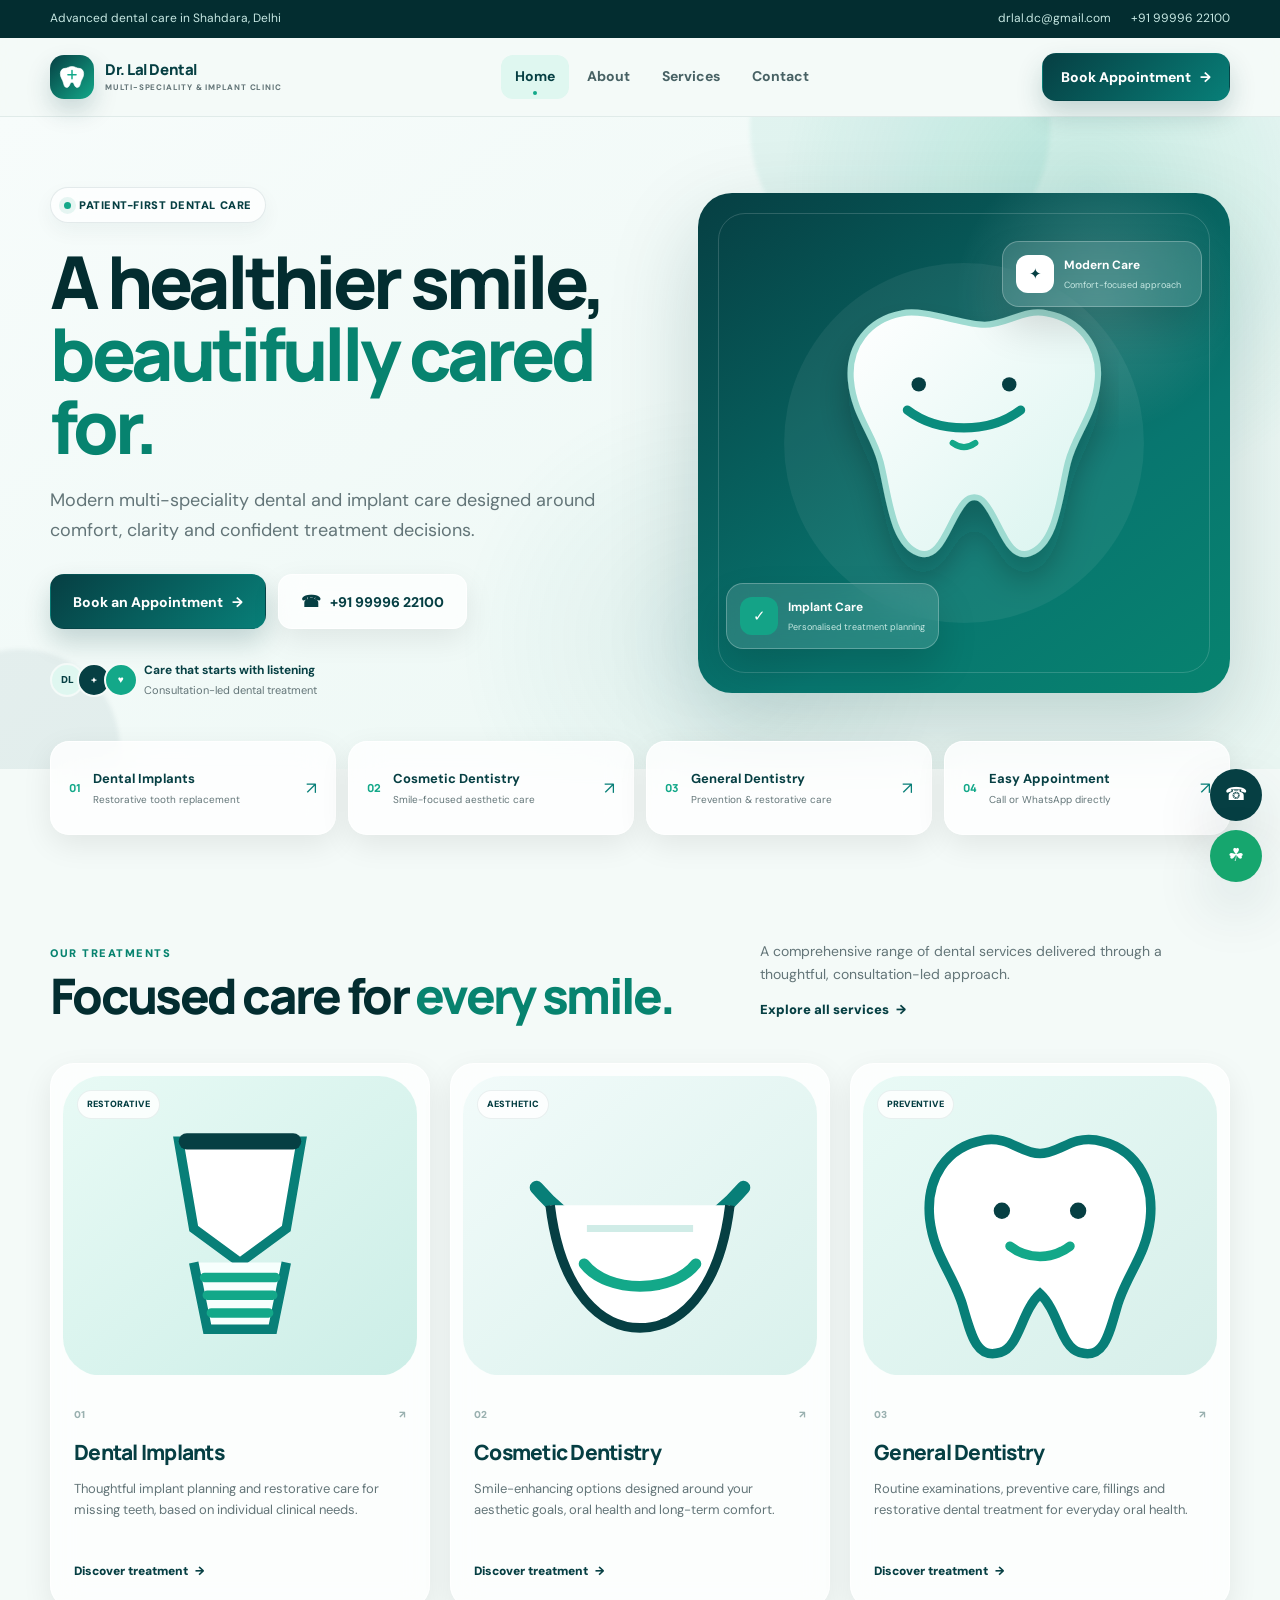
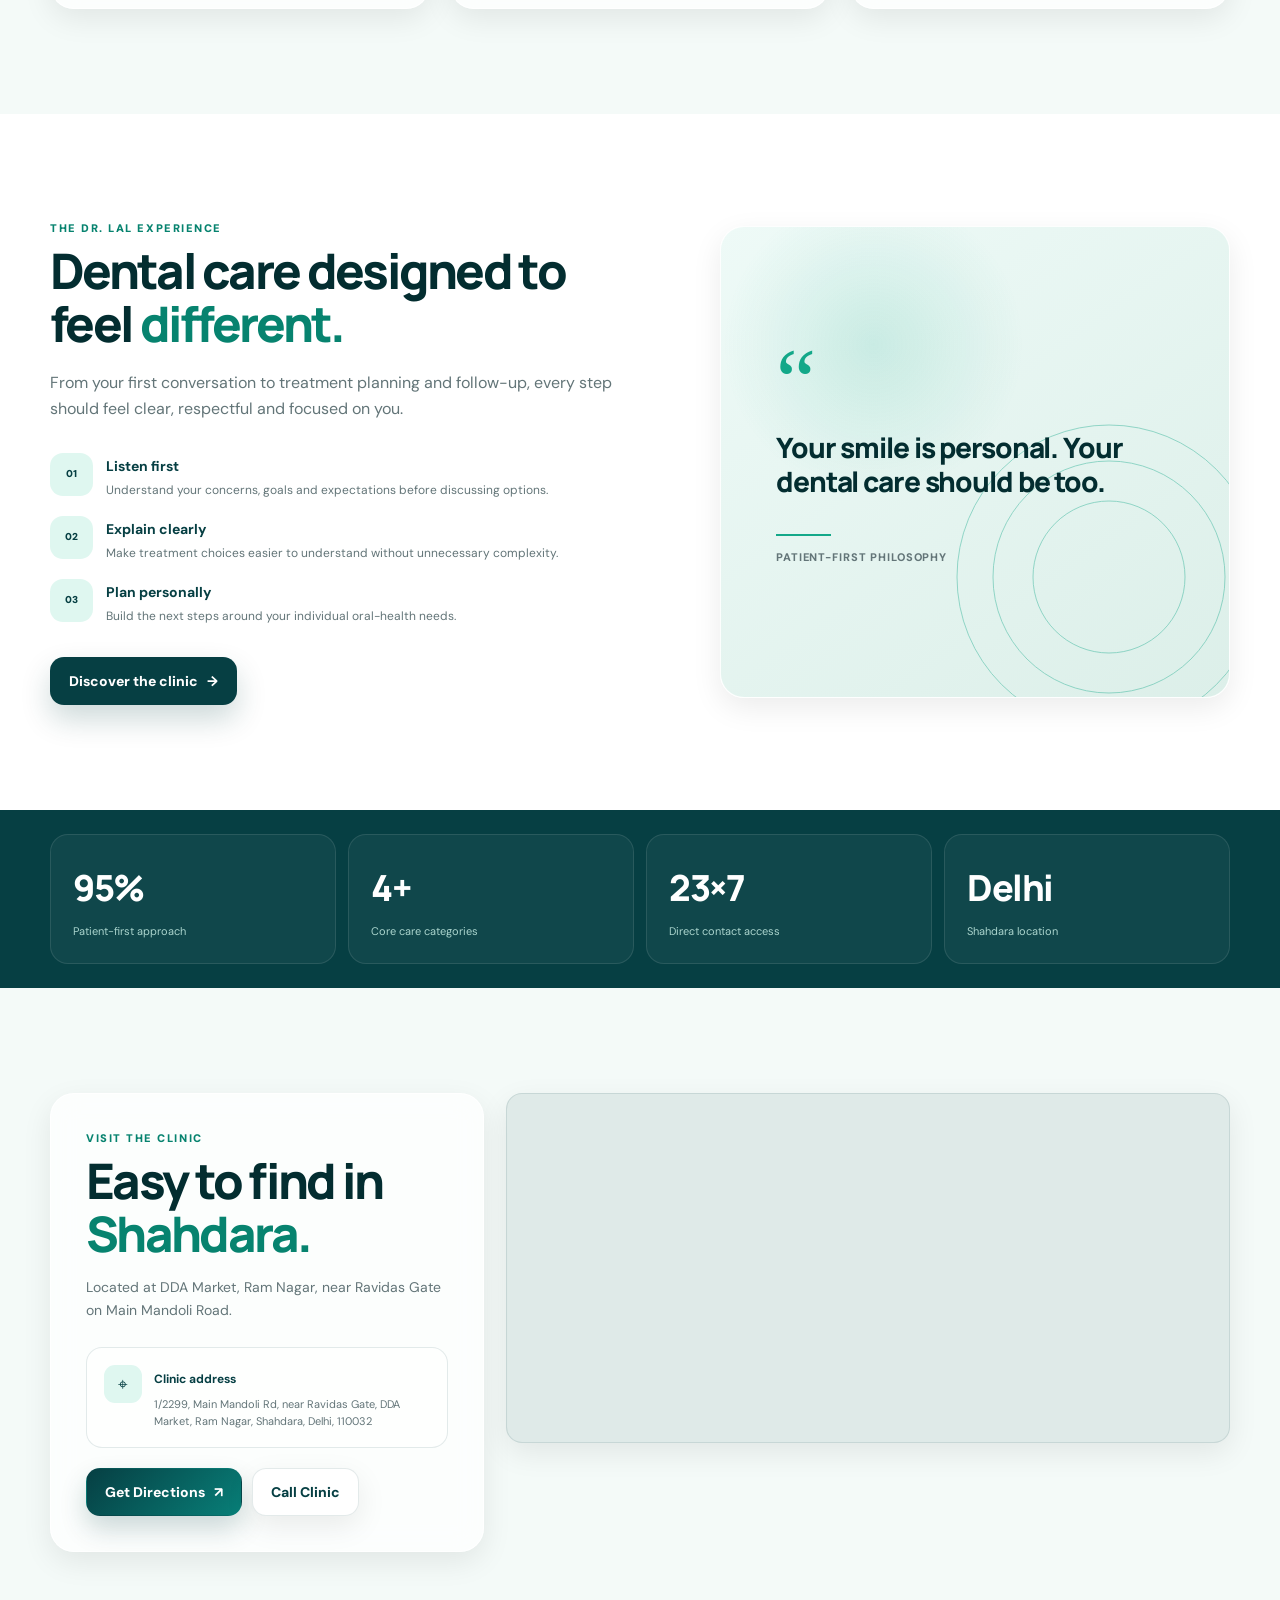
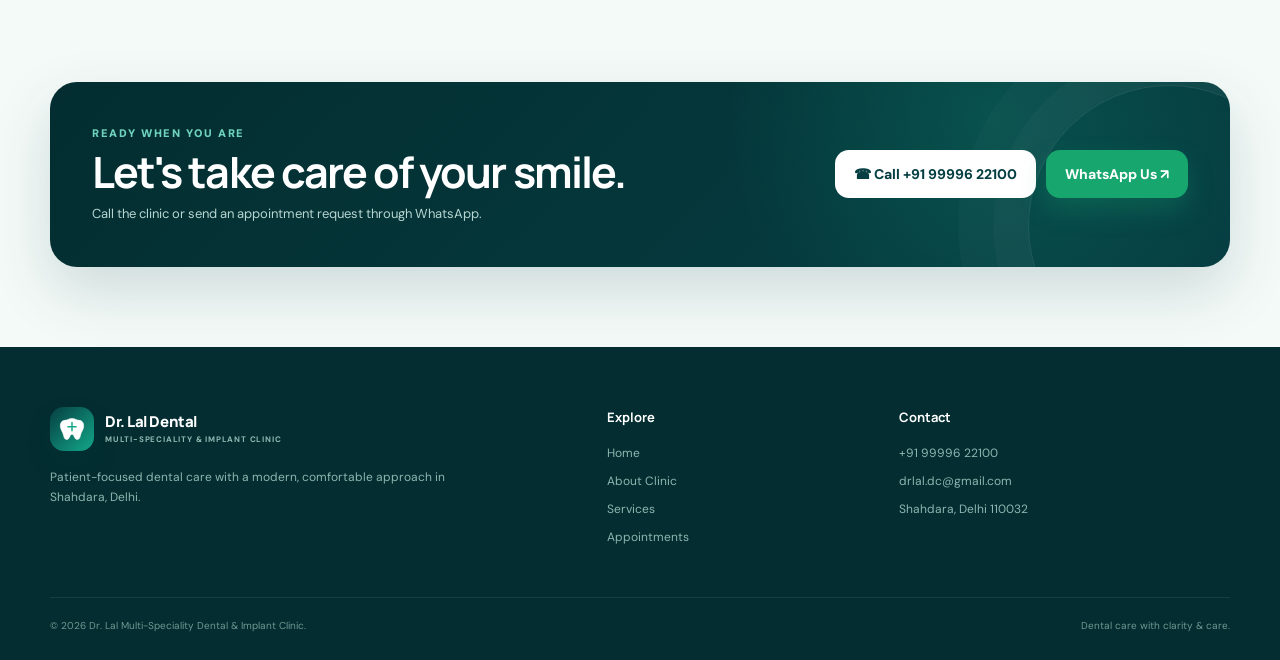
==== commit 02d0fe70: "Update index.html" ====
--- a/index.html
+++ b/index.html
@@ -1,1162 +1,503 @@
 <!DOCTYPE html>
 <html lang="en">
 <head>
-    <meta charset="UTF-8">
-    <meta name="viewport" content="width=device-width, initial-scale=1.0">
-    <meta name="description" content="Dr. Lal Multi-Speciality Dental & Implant Clinic in Shahdara, Delhi. Advanced dental implants, root canal treatment, cosmetic dentistry and comprehensive dental care.">
-    <meta name="keywords" content="dentist Shahdara Delhi, dental clinic Shahdara, dental implants Delhi, root canal Shahdara, cosmetic dentistry Delhi, Dr Lal Dental Clinic">
-    <meta name="author" content="Dr. Lal Multi-Speciality Dental & Implant Clinic">
-    <meta name="theme-color" content="#073f3b">
-    <title>Dr. Lal Multi-Speciality Dental & Implant Clinic | Shahdara, Delhi</title>
-
-    <link rel="preconnect" href="https://fonts.googleapis.com">
-    <link rel="preconnect" href="https://fonts.gstatic.com" crossorigin>
-    <link href="https://fonts.googleapis.com/css2?family=DM+Sans:wght@400;500;600;700&family=Manrope:wght@500;600;700;800&display=swap" rel="stylesheet">
-    <link rel="stylesheet" href="css/main.css">
-
-    <style>
-        :root {
-            --premium-teal: #073f3b;
-            --premium-emerald: #0c6b60;
-            --premium-mint: #c9eee5;
-            --premium-gold: #c9a45c;
-            --premium-cream: #f7faf8;
-            --premium-white: #ffffff;
-            --premium-text: #153432;
-            --premium-muted: #617674;
-        }
-
-        * {
-            box-sizing: border-box;
-        }
-
-        html {
-            scroll-behavior: smooth;
-        }
-
-        body {
-            margin: 0;
-            background:
-                radial-gradient(circle at 90% 8%, rgba(201, 238, 229, 0.48), transparent 28%),
-                linear-gradient(180deg, #fbfdfc 0%, #f4f9f7 100%);
-            color: var(--premium-text);
-            font-family: "DM Sans", sans-serif;
-            overflow-x: hidden;
-        }
-
-        img {
-            display: block;
-            max-width: 100%;
-        }
-
-        a {
-            color: inherit;
-            text-decoration: none;
-        }
-
-        .container {
-            width: min(1180px, calc(100% - 40px));
-            margin-inline: auto;
-        }
-
-        .site-header {
-            position: relative;
-            z-index: 1000;
-        }
-
-        .hero {
-            position: relative;
-            padding: 54px 0 30px;
-            min-height: 680px;
-            overflow: hidden;
-        }
-
-        .hero::before {
-            content: "";
-            position: absolute;
-            width: 480px;
-            height: 480px;
-            right: -180px;
-            top: 20px;
-            border-radius: 50%;
-            background: rgba(157, 224, 211, 0.28);
-            filter: blur(8px);
-            pointer-events: none;
-        }
-
-        .hero-grid {
-            position: relative;
-            z-index: 1;
-            display: grid;
-            grid-template-columns: minmax(0, 1.08fr) minmax(340px, 0.72fr);
-            gap: 54px;
-            align-items: center;
-        }
-
-        .eyebrow {
-            display: inline-flex;
-            align-items: center;
-            gap: 9px;
-            padding: 8px 13px;
-            border: 1px solid rgba(12, 107, 96, 0.16);
-            border-radius: 999px;
-            background: rgba(255, 255, 255, 0.62);
-            color: var(--premium-emerald);
-            font-size: 12px;
-            font-weight: 800;
-            letter-spacing: 0.12em;
-            text-transform: uppercase;
-            box-shadow: 0 10px 30px rgba(0, 0, 0, 0.06);
-            backdrop-filter: blur(14px);
-        }
-
-        .eyebrow-dot {
-            width: 7px;
-            height: 7px;
-            border-radius: 50%;
-            background: #21a98f;
-            box-shadow: 0 0 0 5px rgba(33, 169, 143, 0.1);
-        }
-
-        .hero h1 {
-            max-width: 760px;
-            margin: 20px 0 18px;
-            color: var(--premium-teal);
-            font-family: "Manrope", sans-serif;
-            font-size: clamp(42px, 5.3vw, 72px);
-            line-height: 1.03;
-            letter-spacing: -0.055em;
-        }
-
-        .hero h1 span {
-            color: var(--premium-emerald);
-        }
-
-        .hero-copy {
-            max-width: 650px;
-            margin: 0 0 30px;
-            color: var(--premium-muted);
-            font-size: 18px;
-            line-height: 1.75;
-        }
-
-        .hero-actions {
-            display: flex;
-            flex-wrap: wrap;
-            gap: 12px;
-        }
-
-        .premium-btn {
-            display: inline-flex;
-            min-height: 52px;
-            align-items: center;
-            justify-content: center;
-            gap: 9px;
-            padding: 0 20px;
-            border: 1px solid transparent;
-            border-radius: 15px;
-            font-weight: 800;
-            transition: transform 0.25s ease, box-shadow 0.25s ease, background 0.25s ease;
-        }
-
-        .premium-btn:hover {
-            transform: translateY(-3px);
-        }
-
-        .premium-btn.primary {
-            background: var(--premium-teal);
-            color: #fff;
-            box-shadow: 0 14px 30px rgba(7, 63, 59, 0.2);
-        }
-
-        .premium-btn.secondary {
-            background: rgba(255, 255, 255, 0.72);
-            border-color: rgba(7, 63, 59, 0.13);
-            color: var(--premium-teal);
-            box-shadow: 0 10px 30px rgba(0, 0, 0, 0.06);
-            backdrop-filter: blur(12px);
-        }
-
-        .hero-meta {
-            display: flex;
-            flex-wrap: wrap;
-            gap: 18px;
-            margin-top: 27px;
-            color: #55706d;
-            font-size: 13px;
-            font-weight: 700;
-        }
-
-        .hero-meta span {
-            display: inline-flex;
-            align-items: center;
-            gap: 7px;
-        }
-
-        .hero-meta svg {
-            color: var(--premium-emerald);
-        }
-
-        .appointment-card {
-            position: relative;
-            padding: 24px;
-            border: 1px solid rgba(255, 255, 255, 0.85);
-            border-radius: 28px;
-            background:
-                linear-gradient(145deg, rgba(255,255,255,0.88), rgba(235,248,244,0.66));
-            box-shadow:
-                0 25px 60px rgba(7, 63, 59, 0.13),
-                inset 0 1px 0 rgba(255,255,255,0.9);
-            backdrop-filter: blur(22px);
-            overflow: hidden;
-        }
-
-        .appointment-card::before {
-            content: "";
-            position: absolute;
-            width: 170px;
-            height: 170px;
-            top: -90px;
-            right: -70px;
-            border-radius: 50%;
-            background: rgba(42, 169, 143, 0.16);
-        }
-
-        .doctor-showcase {
-            position: relative;
-            min-height: 172px;
-            margin-bottom: 20px;
-            padding: 20px;
-            border-radius: 21px;
-            background:
-                linear-gradient(135deg, rgba(7,63,59,0.98), rgba(13,103,93,0.9));
-            color: #fff;
-            overflow: hidden;
-        }
-
-        .doctor-showcase::after {
-            content: "";
-            position: absolute;
-            right: -30px;
-            bottom: -70px;
-            width: 180px;
-            height: 180px;
-            border: 1px solid rgba(255,255,255,0.16);
-            border-radius: 50%;
-        }
-
-        .doctor-label {
-            position: relative;
-            z-index: 2;
-            display: inline-flex;
-            padding: 7px 10px;
-            border: 1px solid rgba(255,255,255,0.16);
-            border-radius: 999px;
-            background: rgba(255,255,255,0.08);
-            color: #c8eee7;
-            font-size: 11px;
-            font-weight: 800;
-            letter-spacing: 0.1em;
-            text-transform: uppercase;
-        }
-
-        .doctor-showcase h2 {
-            position: relative;
-            z-index: 2;
-            margin: 17px 0 7px;
-            font-family: "Manrope", sans-serif;
-            font-size: 24px;
-            line-height: 1.2;
-        }
-
-        .doctor-showcase p {
-            position: relative;
-            z-index: 2;
-            margin: 0;
-            color: #c6dcd9;
-            font-size: 13px;
-        }
-
-        .doctor-symbol {
-            position: absolute;
-            z-index: 1;
-            right: 22px;
-            top: 30px;
-            width: 92px;
-            height: 92px;
-            opacity: 0.17;
-        }
-
-        .appointment-card h3 {
-            margin: 0 0 6px;
-            color: var(--premium-teal);
-            font-family: "Manrope", sans-serif;
-            font-size: 22px;
-        }
-
-        .appointment-card > p {
-            margin: 0 0 17px;
-            color: var(--premium-muted);
-            font-size: 13px;
-            line-height: 1.55;
-        }
-
-        .appointment-form {
-            display: grid;
-            gap: 11px;
-        }
-
-        .appointment-form input,
-        .appointment-form select {
-            width: 100%;
-            height: 47px;
-            padding: 0 14px;
-            border: 1px solid rgba(7,63,59,0.12);
-            border-radius: 12px;
-            outline: none;
-            background: rgba(255,255,255,0.74);
-            color: var(--premium-text);
-            font: inherit;
-            transition: border-color 0.2s ease, box-shadow 0.2s ease;
-        }
-
-        .appointment-form input:focus,
-        .appointment-form select:focus {
-            border-color: rgba(12,107,96,0.55);
-            box-shadow: 0 0 0 4px rgba(12,107,96,0.08);
-        }
-
-        .appointment-form button {
-            min-height: 49px;
-            border: 0;
-            border-radius: 12px;
-            background: var(--premium-emerald);
-            color: #fff;
-            font: inherit;
-            font-weight: 800;
-            cursor: pointer;
-            transition: transform 0.2s ease, box-shadow 0.2s ease;
-        }
-
-        .appointment-form button:hover {
-            transform: translateY(-2px);
-            box-shadow: 0 12px 24px rgba(12,107,96,0.18);
-        }
-
-        .empanelment {
-            position: relative;
-            z-index: 5;
-            margin: 8px auto 42px;
-        }
-
-        .empanelment-card {
-            position: relative;
-            display: grid;
-            grid-template-columns: 1.05fr 2fr;
-            gap: 22px;
-            align-items: center;
-            padding: 22px 25px;
-            border: 1px solid rgba(255,255,255,0.82);
-            border-radius: 22px;
-            background:
-                linear-gradient(110deg, rgba(255,255,255,0.82), rgba(219,243,237,0.6));
-            box-shadow:
-                0 10px 30px rgba(0,0,0,0.08),
-                0 0 45px rgba(45, 181, 157, 0.08),
-                inset 0 1px 0 rgba(255,255,255,0.95);
-            backdrop-filter: blur(18px);
-        }
-
-        .empanelment-heading {
-            display: flex;
-            align-items: center;
-            gap: 13px;
-        }
-
-        .empanelment-icon {
-            display: grid;
-            width: 43px;
-            height: 43px;
-            place-items: center;
-            border-radius: 13px;
-            background: var(--premium-teal);
-            color: #fff;
-            box-shadow: 0 10px 24px rgba(7,63,59,0.18);
-        }
-
-        .empanelment-heading strong {
-            display: block;
-            color: var(--premium-teal);
-            font-family: "Manrope", sans-serif;
-            font-size: 16px;
-        }
-
-        .empanelment-heading small {
-            display: block;
-            margin-top: 3px;
-            color: var(--premium-muted);
-            font-size: 11px;
-        }
-
-        .empanelment-list {
-            display: flex;
-            flex-wrap: wrap;
-            justify-content: flex-end;
-            gap: 9px;
-            margin: 0;
-            padding: 0;
-            list-style: none;
-        }
-
-        .empanelment-list li {
-            padding: 9px 12px;
-            border: 1px solid rgba(12,107,96,0.12);
-            border-radius: 999px;
-            background: rgba(255,255,255,0.7);
-            color: var(--premium-teal);
-            font-size: 12px;
-            font-weight: 900;
-            letter-spacing: 0.04em;
-        }
-
-        .section {
-            padding: 76px 0;
-        }
-
-        .section-heading {
-            max-width: 700px;
-            margin-bottom: 35px;
-        }
-
-        .section-heading .kicker {
-            color: var(--premium-emerald);
-            font-size: 12px;
-            font-weight: 900;
-            letter-spacing: 0.13em;
-            text-transform: uppercase;
-        }
-
-        .section-heading h2 {
-            margin: 10px 0 11px;
-            color: var(--premium-teal);
-            font-family: "Manrope", sans-serif;
-            font-size: clamp(30px, 4vw, 46px);
-            line-height: 1.12;
-            letter-spacing: -0.04em;
-        }
-
-        .section-heading p {
-            margin: 0;
-            color: var(--premium-muted);
-            line-height: 1.7;
-        }
-
-        .counter-grid {
-            display: grid;
-            grid-template-columns: repeat(4, 1fr);
-            gap: 14px;
-            margin-bottom: 82px;
-        }
-
-        .counter-card {
-            position: relative;
-            padding: 24px 20px;
-            border: 1px solid rgba(45,181,157,0.15);
-            border-radius: 20px;
-            background: rgba(255,255,255,0.67);
-            box-shadow: 0 10px 30px rgba(0,0,0,0.08);
-            backdrop-filter: blur(16px);
-            overflow: hidden;
-        }
-
-        .counter-card::before {
-            content: "";
-            position: absolute;
-            inset: 0;
-            border: 1px solid rgba(45,181,157,0.08);
-            border-radius: inherit;
-            pointer-events: none;
-        }
-
-        .counter-number {
-            color: var(--premium-teal);
-            font-family: "Manrope", sans-serif;
-            font-size: 34px;
-            font-weight: 800;
-            letter-spacing: -0.04em;
-        }
-
-        .counter-label {
-            margin-top: 4px;
-            color: var(--premium-muted);
-            font-size: 12px;
-            font-weight: 700;
-        }
-
-        .treatments-grid {
-            display: grid;
-            grid-template-columns: repeat(3, 1fr);
-            gap: 18px;
-        }
-
-        .treatment-card {
-            position: relative;
-            min-height: 355px;
-            border: 1px solid rgba(255,255,255,0.9);
-            border-radius: 24px;
-            background: #fff;
-            box-shadow: 0 10px 30px rgba(0,0,0,0.08);
-            overflow: hidden;
-            transition: transform 0.3s ease, box-shadow 0.3s ease;
-        }
-
-        .treatment-card:hover {
-            transform: translateY(-7px);
-            box-shadow: 0 22px 45px rgba(7,63,59,0.13);
-        }
-
-        .treatment-image {
-            position: relative;
-            height: 190px;
-            overflow: hidden;
-            background: #e7f2ef;
-        }
-
-        .treatment-image img {
-            width: 100%;
-            height: 100%;
-            object-fit: cover;
-            transition: transform 0.45s ease;
-        }
-
-        .treatment-card:hover .treatment-image img {
-            transform: scale(1.04);
-        }
-
-        .treatment-content {
-            padding: 20px;
-        }
-
-        .treatment-content h3 {
-            margin: 0 0 8px;
-            color: var(--premium-teal);
-            font-family: "Manrope", sans-serif;
-            font-size: 20px;
-        }
-
-        .treatment-content p {
-            margin: 0;
-            color: var(--premium-muted);
-            font-size: 13px;
-            line-height: 1.65;
-        }
-
-        .treatment-link {
-            display: inline-flex;
-            margin-top: 15px;
-            color: var(--premium-emerald);
-            font-size: 12px;
-            font-weight: 900;
-        }
-
-        .location-layout {
-            display: grid;
-            grid-template-columns: 0.78fr 1.22fr;
-            gap: 28px;
-            align-items: stretch;
-        }
-
-        .location-card {
-            padding: 32px;
-            border-radius: 25px;
-            background: linear-gradient(145deg, var(--premium-teal), #0b5e56);
-            color: #fff;
-            box-shadow: 0 10px 30px rgba(0,0,0,0.08);
-        }
-
-        .location-card .kicker {
-            color: #a9e0d5;
-            font-size: 11px;
-            font-weight: 900;
-            letter-spacing: 0.12em;
-            text-transform: uppercase;
-        }
-
-        .location-card h2 {
-            margin: 12px 0 15px;
-            font-family: "Manrope", sans-serif;
-            font-size: 30px;
-            line-height: 1.18;
-        }
-
-        .location-card p {
-            color: #c8dfdc;
-            font-size: 14px;
-            line-height: 1.7;
-        }
-
-        .location-details {
-            display: grid;
-            gap: 12px;
-            margin-top: 24px;
-        }
-
-        .location-detail {
-            display: flex;
-            gap: 12px;
-            align-items: flex-start;
-            padding: 13px;
-            border: 1px solid rgba(255,255,255,0.1);
-            border-radius: 14px;
-            background: rgba(255,255,255,0.06);
-        }
-
-        .location-detail svg {
-            flex: 0 0 auto;
-            margin-top: 2px;
-            color: #9ce0d4;
-        }
-
-        .location-detail span {
-            color: #e0eeec;
-            font-size: 12px;
-            line-height: 1.55;
-        }
-
-        .map-container {
-            width: 100%;
-            max-width: 100%;
-            height: 350px;
-            border-radius: 16px;
-            overflow: hidden;
-            box-shadow: 0 10px 30px rgba(0,0,0,0.08);
-            background: #dce9e6;
-        }
-
-        .map-container iframe {
-            display: block;
-            width: 100%;
-            height: 100%;
-            border: 0;
-        }
-
-        .floating-actions {
-            position: fixed;
-            z-index: 1200;
-            right: 20px;
-            bottom: 20px;
-            display: flex;
-            align-items: center;
-            gap: 9px;
-        }
-
-        .floating-action {
-            display: grid;
-            width: 52px;
-            height: 52px;
-            place-items: center;
-            border: 1px solid rgba(255,255,255,0.75);
-            border-radius: 50%;
-            background: rgba(255,255,255,0.84);
-            color: var(--premium-teal);
-            box-shadow: 0 12px 30px rgba(0,0,0,0.14);
-            backdrop-filter: blur(16px);
-            transition: transform 0.2s ease;
-        }
-
-        .floating-action:hover {
-            transform: translateY(-4px);
-        }
-
-        .floating-action.whatsapp {
-            background: #159b76;
-            color: #fff;
-        }
-
-        @media (max-width: 950px) {
-            .hero-grid,
-            .location-layout {
-                grid-template-columns: 1fr;
-            }
-
-            .hero {
-                min-height: auto;
-                padding-top: 38px;
-            }
-
-            .appointment-card {
-                max-width: 650px;
-            }
-
-            .empanelment-card {
-                grid-template-columns: 1fr;
-            }
-
-            .empanelment-list {
-                justify-content: flex-start;
-            }
-
-            .counter-grid {
-                grid-template-columns: repeat(2, 1fr);
-            }
-
-            .treatments-grid {
-                grid-template-columns: repeat(2, 1fr);
-            }
-        }
-
-        @media (max-width: 620px) {
-            .container {
-                width: min(100% - 28px, 1180px);
-            }
-
-            .hero {
-                padding: 25px 0 20px;
-            }
-
-            .hero h1 {
-                font-size: 42px;
-            }
-
-            .hero-copy {
-                font-size: 15px;
-            }
-
-            .hero-actions {
-                display: grid;
-                grid-template-columns: 1fr;
-            }
-
-            .premium-btn {
-                width: 100%;
-            }
-
-            .empanelment-card {
-                padding: 18px;
-            }
-
-            .empanelment-list {
-                gap: 7px;
-            }
-
-            .empanelment-list li {
-                font-size: 10px;
-                padding: 8px 9px;
-            }
-
-            .counter-grid,
-            .treatments-grid {
-                grid-template-columns: 1fr;
-            }
-
-            .counter-card {
-                padding: 19px;
-            }
-
-            .section {
-                padding: 55px 0;
-            }
-
-            .location-card {
-                padding: 23px;
-            }
-
-            .map-container {
-                height: 350px;
-                border-radius: 16px;
-            }
-
-            .floating-actions {
-                right: 13px;
-                bottom: 13px;
-            }
-        }
-
-        @media (prefers-reduced-motion: reduce) {
-            html {
-                scroll-behavior: auto;
-            }
-
-            *,
-            *::before,
-            *::after {
-                transition-duration: 0.01ms !important;
-                animation-duration: 0.01ms !important;
-            }
-        }
-    </style>
+  <meta charset="UTF-8">
+  <meta name="viewport" content="width=device-width, initial-scale=1.0">
+  <meta name="description" content="Dr. Lal Multi-Speciality Dental & Implant Clinic in Shahdara, Delhi. Patient-focused dental, implant, cosmetic and restorative care.">
+  <meta name="keywords" content="dentist Shahdara, dental clinic Shahdara, dental implants Delhi, cosmetic dentistry Delhi, Dr Lal Dental Clinic">
+  <meta name="author" content="Dr. Lal Multi-Speciality Dental & Implant Clinic">
+  <meta name="theme-color" content="#063f43">
+  <title>Dr. Lal Multi-Speciality Dental & Implant Clinic | Shahdara Delhi</title>
+
+  <link rel="preconnect" href="https://fonts.googleapis.com">
+  <link rel="preconnect" href="https://fonts.gstatic.com" crossorigin>
+  <link href="https://fonts.googleapis.com/css2?family=DM+Sans:wght@400;500;600;700&family=Manrope:wght@500;600;700;800&display=swap" rel="stylesheet">
+  <link rel="stylesheet" href="css/main.css">
 </head>
 
 <body>
-    <header class="site-header">
-        <nav class="navbar" aria-label="Primary navigation">
-            <div class="container">
-                <a href="index.html" class="brand" aria-label="Dr. Lal Multi-Speciality Dental & Implant Clinic home">
-                    <span class="brand-mark" aria-hidden="true">
-                        <svg width="28" height="28" viewBox="0 0 28 28" fill="none">
-                            <path d="M8.2 5.2C6.1 6.4 5.1 8.9 5.5 11.3L7.2 21c.3 1.8 1.8 3.1 3.6 3.1 1.4 0 2.7-.9 3.2-2.2L14 19.1l.7 2.8c.5 1.3 1.8 2.2 3.2 2.2 1.8 0 3.3-1.3 3.6-3.1l1.7-9.7c.4-2.4-.6-4.9-2.7-6.1-2.2-1.3-4.3-.5-6.5.5-2.2-1-4.3-1.8-5.8-.5Z" stroke="currentColor" stroke-width="1.8" stroke-linejoin="round"/>
-                            <path d="M14 10.3v5.2M11.4 12.9h5.2" stroke="currentColor" stroke-width="1.8" stroke-linecap="round"/>
-                        </svg>
-                    </span>
-                    <span>
-                        <strong>Dr. Lal</strong>
-                        <small>Multi-Speciality Dental & Implant Clinic</small>
-                    </span>
-                </a>
-
-                <button class="nav-toggle" type="button" aria-label="Open navigation menu" aria-expanded="false">
-                    <span></span>
-                    <span></span>
-                    <span></span>
-                </button>
-
-                <div class="nav-menu">
-                    <a href="index.html" class="active">Home</a>
-                    <a href="about.html">About</a>
-                    <a href="services.html">Services</a>
-                    <a href="contact.html">Contact</a>
-                    <a href="contact.html#appointment" class="nav-cta">Book Appointment</a>
-                </div>
-            </div>
-        </nav>
-    </header>
-
-    <main>
-        <section class="hero" aria-labelledby="hero-title">
-            <div class="container hero-grid">
-                <div>
-                    <div class="eyebrow">
-                        <span class="eyebrow-dot" aria-hidden="true"></span>
-                        Advanced Dental Care · Shahdara, Delhi
-                    </div>
-
-                    <h1 id="hero-title">
-                        A healthier smile,
-                        <span>beautifully cared for.</span>
-                    </h1>
-
-                    <p class="hero-copy">
-                        Experience comprehensive dental care with a modern, patient-first approach at Dr. Lal Multi-Speciality Dental & Implant Clinic.
-                    </p>
-
-                    <div class="hero-actions">
-                        <a href="contact.html#appointment" class="premium-btn primary">
-                            Book an Appointment
-                            <svg width="17" height="17" viewBox="0 0 24 24" fill="none" aria-hidden="true">
-                                <path d="M5 12h14M13 6l6 6-6 6" stroke="currentColor" stroke-width="2" stroke-linecap="round" stroke-linejoin="round"/>
-                            </svg>
-                        </a>
-                        <a href="tel:+919999622100" class="premium-btn secondary">
-                            <svg width="17" height="17" viewBox="0 0 24 24" fill="none" aria-hidden="true">
-                                <path d="M5 4h4l2 5-2.5 1.5a14 14 0 0 0 5 5L15 13l5 2v4c0 1.1-.9 2-2 2C10.3 21 3 13.7 3 5c0-1.1.9-2 2-2Z" stroke="currentColor" stroke-width="1.8" stroke-linejoin="round"/>
-                            </svg>
-                            +91 99996 22100
-                        </a>
-                    </div>
-
-                    <div class="hero-meta">
-                        <span>
-                            <svg width="16" height="16" viewBox="0 0 24 24" fill="none" aria-hidden="true">
-                                <path d="M12 3v18M3 12h18" stroke="currentColor" stroke-width="2" stroke-linecap="round"/>
-                            </svg>
-                            Multi-speciality care
-                        </span>
-                        <span>
-                            <svg width="16" height="16" viewBox="0 0 24 24" fill="none" aria-hidden="true">
-                                <path d="M12 3l2.8 5.7L21 9.6l-4.5 4.4 1.1 6.2-5.6-3-5.6 3 1.1-6.2L3 9.6l6.2-.9L12 3Z" stroke="currentColor" stroke-width="1.7" stroke-linejoin="round"/>
-                            </svg>
-                            Patient-focused experience
-                        </span>
-                    </div>
-                </div>
-
-                <aside class="appointment-card" aria-labelledby="quick-appointment-title">
-                    <div class="doctor-showcase">
-                        <span class="doctor-label">Clinical Excellence</span>
-                        <h2>Confident care.<br>Comfortable visits.</h2>
-                        <p>Modern dentistry designed around your needs.</p>
-
-                        <svg class="doctor-symbol" viewBox="0 0 100 100" fill="none" aria-hidden="true">
-                            <circle cx="50" cy="50" r="43" stroke="white" stroke-width="2"/>
-                            <path d="M31 39c0-8 5-14 12-14 3.5 0 5.8 1.3 7 3.2 1.2-1.9 3.5-3.2 7-3.2 7 0 12 6 12 14v12c0 10-5.8 22-19 22S31 61 31 51V39Z" stroke="white" stroke-width="2"/>
-                            <path d="M50 35v25M37.5 47.5h25" stroke="white" stroke-width="2"/>
-                        </svg>
-                    </div>
-
-                    <h3 id="quick-appointment-title">Quick Appointment</h3>
-                    <p>Share your details and our clinic team can help you plan your visit.</p>
-
-                    <form class="appointment-form" action="contact.html#appointment" method="get">
-                        <label class="sr-only" for="quick-name">Your name</label>
-                        <input id="quick-name" name="name" type="text" placeholder="Your name" autocomplete="name" required>
-
-                        <label class="sr-only" for="quick-phone">Phone number</label>
-                        <input id="quick-phone" name="phone" type="tel" placeholder="Mobile number" autocomplete="tel" inputmode="tel" pattern="[0-9+\-\s]{10,}" required>
-
-                        <label class="sr-only" for="quick-service">Treatment</label>
-                        <select id="quick-service" name="service">
-                            <option value="">Select treatment</option>
-                            <option value="dental-implants">Dental Implants</option>
-                            <option value="root-canal">Root Canal Treatment</option>
-                            <option value="cosmetic-dentistry">Cosmetic Dentistry</option>
-                            <option value="general-dentistry">General Dentistry</option>
-                            <option value="other">Other Consultation</option>
-                        </select>
-
-                        <button type="submit">Request Appointment</button>
-                    </form>
-                </aside>
-            </div>
-        </section>
-
-        <section class="empanelment" aria-label="Government and institutional empanelment">
-            <div class="container">
-                <div class="empanelment-card">
-                    <div class="empanelment-heading">
-                        <span class="empanelment-icon" aria-hidden="true">
-                            <svg width="21" height="21" viewBox="0 0 24 24" fill="none">
-                                <path d="M4 20h16M6 20V9l6-4 6 4v11M9 12h6M9 16h6" stroke="currentColor" stroke-width="1.7" stroke-linecap="round" stroke-linejoin="round"/>
-                            </svg>
-                        </span>
-                        <span>
-                            <strong>Government & Institutional Empanelment</strong>
-                            <small>Serving eligible patients through recognised panels</small>
-                        </span>
-                    </div>
-
-                    <ul class="empanelment-list">
-                        <li>CGHS</li>
-                        <li>DGHS</li>
-                        <li>MCD</li>
-                        <li>DDA</li>
-                        <li>CBSE</li>
-                        <li>Empaneled Clinic</li>
-                    </ul>
-                </div>
-            </div>
-        </section>
-
-        <section class="section" id="clinic-highlights" aria-labelledby="highlights-title">
-            <div class="container">
-                <div class="section-heading">
-                    <span class="kicker">Why patients choose us</span>
-                    <h2 id="highlights-title">Experience built around trust and precision.</h2>
-                    <p>
-                        From routine dental care to advanced restorative and cosmetic procedures, our clinic brings together a comprehensive approach to oral health.
-                    </p>
-                </div>
-
-                <div class="counter-grid" aria-label="Clinic statistics">
-                    <article class="counter-card">
-                        <div class="counter-number" data-counter="15" data-suffix="+">0</div>
-                        <div class="counter-label">Years of Experience</div>
-                    </article>
-
-                    <article class="counter-card">
-                        <div class="counter-number" data-counter="15000" data-suffix="+">0</div>
-                        <div class="counter-label">Happy Patients</div>
-                    </article>
-
-                    <article class="counter-card">
-                        <div class="counter-number" data-counter="20" data-suffix="+">0</div>
-                        <div class="counter-label">Dental Treatments</div>
-                    </article>
-
-                    <article class="counter-card">
-                        <div class="counter-number" data-counter="100" data-suffix="%">0</div>
-                        <div class="counter-label">Patient-Centred Care</div>
-                    </article>
-                </div>
-            </div>
-        </section>
-
-        <section class="section" id="treatments" aria-labelledby="treatments-title">
-            <div class="container">
-                <div class="section-heading">
-                    <span class="kicker">Featured treatments</span>
-                    <h2 id="treatments-title">Advanced care for every kind of smile.</h2>
-                    <p>
-                        Explore selected treatments designed to restore function, improve comfort and help you feel confident about your smile.
-                    </p>
-                </div>
-
-                <div class="treatments-grid">
-                    <article class="treatment-card">
-                        <div class="treatment-image">
-                            <img
-                                src="https://images.unsplash.com/photo-1606811971618-4486d14f3f99?auto=format&fit=crop&w=1200&q=85"
-                                alt="Dental professional providing modern dental treatment"
-                                loading="lazy"
-                                width="1200"
-                                height="800"
-                                onerror="this.onerror=null;this.src='data:image/svg+xml,%3Csvg xmlns=%22http://www.w3.org/2000/svg%22 viewBox=%220 0 800 500%22%3E%3Crect width=%22800%22 height=%22500%22 fill=%22%23e6f3ef%22/%3E%3Cpath d=%22M400 120c-65 0-112 44-112 105 0 63 28 157 67 157 25 0 23-52 45-52s20 52 45 52c39 0 67-94 67-157 0-61-47-105-112-105Z%22 fill=%22%230c6b60%22/%3E%3Cpath d=%22M400 155v150M325 230h150%22 stroke=%22white%22 stroke-width=%2218%22 stroke-linecap=%22round%22/%3E%3C/svg%3E';"
-                            >
-                        </div>
-                        <div class="treatment-content">
-                            <h3>Dental Implants</h3>
-                            <p>Modern tooth replacement solutions designed to restore chewing function and create a natural-looking smile.</p>
-                            <a href="services.html#implants" class="treatment-link">Explore treatment →</a>
-                        </div>
-                    </article>
-
-                    <article class="treatment-card">
-                        <div class="treatment-image">
-                            <img
-                                src="https://images.unsplash.com/photo-1609840114035-3c981b782dfe?auto=format&fit=crop&w=1200&q=85"
-                                alt="Modern dental examination and root canal care"
-                                loading="lazy"
-                                width="1200"
-                                height="800"
-                                onerror="this.onerror=null;this.src='data:image/svg+xml,%3Csvg xmlns=%22http://www.w3.org/2000/svg%22 viewBox=%220 0 800 500%22%3E%3Crect width=%22800%22 height=%22500%22 fill=%22%23e6f3ef%22/%3E%3Ccircle cx=%22400%22 cy=%22250%22 r=%22128%22 fill=%22white%22 stroke=%22%23073f3b%22 stroke-width=%2218%22/%3E%3Cpath d=%22M400 145v210M295 250h210%22 stroke=%22%230c6b60%22 stroke-width=%2218%22 stroke-linecap=%22round%22/%3E%3C/svg%3E';"
-                            >
-                        </div>
-                        <div class="treatment-content">
-                            <h3>Root Canal Treatment</h3>
-                            <p>Carefully planned endodontic treatment focused on saving natural teeth and relieving dental discomfort.</p>
-                            <a href="services.html#root-canal" class="treatment-link">Explore treatment →</a>
-                        </div>
-                    </article>
-
-                    <article class="treatment-card">
-                        <div class="treatment-image">
-                            <img
-                                src="https://images.unsplash.com/photo-1550831107-1553da8c8464?auto=format&fit=crop&w=1200&q=85"
-                                alt="Professional healthcare consultation representing cosmetic dental care"
-                                loading="lazy"
-                                width="1200"
-                                height="800"
-                                onerror="this.onerror=null;this.src='data:image/svg+xml,%3Csvg xmlns=%22http://www.w3.org/2000/svg%22 viewBox=%220 0 800 500%22%3E%3Crect width=%22800%22 height=%22500%22 fill=%22%23e6f3ef%22/%3E%3Cpath d=%22M255 290c45 48 245 48 290 0%22 stroke=%22%230c6b60%22 stroke-width=%2224%22 stroke-linecap=%22round%22/%3E%3Cpath d=%22M290 285c30 35 190 35 220 0%22 stroke=%22white%22 stroke-width=%2218%22 stroke-linecap=%22round%22/%3E%3Ccircle cx=%22320%22 cy=%22220%22 r=%2212%22 fill=%22%23073f3b%22/%3E%3Ccircle cx=%22480%22 cy=%22220%22 r=%2212%22 fill=%22%23073f3b%22/%3E%3C/svg%3E';"
-                            >
-                        </div>
-                        <div class="treatment-content">
-                            <h3>Cosmetic Dentistry</h3>
-                            <p>Smile-enhancing treatments focused on aesthetics, proportion and a naturally confident appearance.</p>
-                            <a href="services.html#cosmetic" class="treatment-link">Explore treatment →</a>
-                        </div>
-                    </article>
-
-                    <article class="treatment-card">
-                        <div class="treatment-image">
-                            <img
-                                src="https://images.unsplash.com/photo-1598256989800-fe5f95da9787?auto=format&fit=crop&w=1200&q=85"
-                                alt="Professional dental instruments and treatment environment"
-                                loading="lazy"
-                                width="1200"
-                                height="800"
-                                onerror="this.onerror=null;this.src='data:image/svg+xml,%3Csvg xmlns=%22http://www.w3.org/2000/svg%22 viewBox=%220 0 800 500%22%3E%3Crect width=%22800%22 height=%22500%22 fill=%22%23e6f3ef%22/%3E%3Cpath d=%22M270 160h260M300 160v190h200V160M350 215h100M350 260h100%22 stroke=%22%23073f3b%22 stroke-width=%2218%22 stroke-linecap=%22round%22/%3E%3C/svg%3E';"
-                            >
-                        </div>
-                        <div class="treatment-content">
-                            <h3>General Dentistry</h3>
-                            <p>Preventive examinations, cleaning, fillings and everyday oral healthcare for long-term dental wellness.</p>
-                            <a href="services.html#general" class="treatment-link">Explore treatment →</a>
-                        </div>
-                    </article>
-
-                    <article class="treatment-card">
-                        <div class="treatment-image">
-                            <img
-                                src="https://images.unsplash.com/photo-1588776814546-daab30f310ce?auto=format&fit=crop&w=1200&q=85"
-                                alt="Dental care professional working with modern equipment"
-                                loading="lazy"
-                                width="1200"
-                                height="800"
-                                onerror="this.onerror=null;this.src='data:image/svg+xml,%3Csvg xmlns=%22http://www.w3.org/2000/svg%22 viewBox=%220 0 800 500%22%3E%3Crect width=%22800%22 height=%22500%22 fill=%22%23e6f3ef%22/%3E%3Ccircle cx=%22400%22 cy=%22250%22 r=%22115%22 fill=%22white%22 stroke=%22%230c6b60%22 stroke-width=%2216%22/%3E%3Cpath d=%22M345 250h110M400 195v110%22 stroke=%22%230c6b60%22 stroke-width=%2216%22 stroke-linecap=%22round%22/%3E%3C/svg%3E';"
-                            >
-                        </div>
-                        <div class="treatment-content">
-                            <h3>Preventive Care</h3>
-                            <p>Regular dental assessments and preventive care to identify problems early and maintain a healthy smile.</p>
-                            <a href="services.html#preventive" class="treatment-link">Explore treatment →</a>
-                        </div>
-                    </article>
-
-                    <article class="treatment-card">
-                        <div class="treatment-image">
-                            <img
-                                src="https://images.unsplash.com/photo-1606265752439-1f18756aa2a3?auto=format&fit=crop&w=1200&q=85"
-                                alt="Dental consultation in a modern clinic"
-                                loading="lazy"
-                                width="1200"
-                                height="800"
-                                onerror="this.onerror=null;this.src='data:image/svg+xml,%3Csvg xmlns=%22http://www.w3.org/2000/svg%22 viewBox=%220 0 800 500%22%3E%3Crect width=%22800%22 height=%22500%22 fill=%22%23e6f3ef%22/%3E%3Cpath d=%22M285 300c55-85 175-85 230 0%22 stroke=%22%23073f3b%22 stroke-width=%2218%22 fill=%22none%22 stroke-linecap=%22round%22/%3E%3Cpath d=%22M335 275c20 20 110 20 130 0%22 stroke=%22%230c6b60%22 stroke-width=%2214%22 fill=%22none%22 stroke-linecap=%22round%22/%3E%3C/svg%3E';"
-                            >
-                        </div>
-                        <div class="treatment-content">
-                            <h3>Restorative Dentistry</h3>
-                            <p>Thoughtful restorative solutions to rebuild damaged teeth while supporting function and appearance.</p>
-                            <a href="services.html#restorative" class="treatment-link">Explore treatment →</a>
-                        </div>
-                    </article>
-                </div>
-            </div>
-        </section>
-
-        <section class="section" id="location" aria-labelledby="location-title">
-            <div class="container">
-                <div class="location-layout">
-                    <div class="location-card">
-                        <span class="kicker">Visit the clinic</span>
-                        <h2 id="location-title">Conveniently located in Shahdara.</h2>
-                        <p>
-                            Find us at DDA Market near Ravidas Gate on Main Mandoli Road, Ram Nagar, Shahdara, Delhi.
-                        </p>
-
-                        <div class="location-details">
-                            <a class="location-detail" href="https://www.google.com/maps/search/?api=1&query=Dr.+Lal+Multi-Speciality+Dental+%26+Implant+Clinic+1%2F2299+Main+Mandoli+Rd+Delhi+110032" target="_blank" rel="noopener noreferrer">
-                                <svg width="19" height="19" viewBox="0 0 24 24" fill="none" aria-hidden="true">
-                                    <path d="M20 10c0 5-8 11-8 11S4 15 4 10a8 8 0 1 1 16 0Z" stroke="currentColor" stroke-width="1.7"/>
-                                    <circle cx="12" cy="10" r="2.5" stroke="currentColor" stroke-width="1.7"/>
-                                </svg>
-                                <span>1/2299, Main Mandoli Rd, near Ravidas Gate, DDA Market, Ram Nagar, Shahdara, Delhi 110032</span>
-                            </a>
-
-                            <a class="location-detail" href="tel:+919999622100">
-                                <svg width="19" height="19" viewBox="0 0 24 24" fill="none" aria-hidden="true">
-                                    <path d="M5 4h4l2 5-2.5 1.5a14 14 0 0 0 5 5L15 13l5 2v4c0 1.1-.9 2-2 2C10.3 21 3 13.7 3 5c0-1.1.9-2 2-2Z" stroke="currentColor" stroke-width="1.7" stroke-linejoin="round"/>
-                                </svg>
-                                <span>+91 99996 22100</span>
-                            </a>
-
-                            <a class="location-detail" href="mailto:drlal.dc@gmail.com">
-                                <svg width="19" height="19" viewBox="0 0 24 24" fill="none" aria-hidden="true">
-                                    <rect x="3" y="5" width="18" height="14" rx="2" stroke="currentColor" stroke-width="1.7"/>
-                                    <path d="m4 7 8 6 8-6" stroke="currentColor" stroke-width="1.7"/>
-                                </svg>
-                                <span>drlal.dc@gmail.com</span>
-                            </a>
-                        </div>
-                    </div>
-
-                    <div class="map-container" aria-label="Google Maps location of Dr. Lal Multi-Speciality Dental & Implant Clinic">
-                        <iframe
-                            title="Dr. Lal Multi-Speciality Dental & Implant Clinic location map"
-                            src="https://www.google.com/maps?q=Dr.+Lal+Multi-Speciality+Dental+%26+Implant+Clinic,+1%2F2299+Main+Mandoli+Road,+Shahdara,+Delhi+110032&output=embed"
-                            loading="lazy"
-                            referrerpolicy="no-referrer-when-downgrade"
-                            allowfullscreen>
-                        </iframe>
-                    </div>
-                </div>
-            </div>
-        </section>
-    </main>
-
-    <div class="floating-actions" aria-label="Quick contact actions">
-        <a class="floating-action" href="tel:+919999622100" aria-label="Call Dr. Lal Dental Clinic">
-            <svg width="21" height="21" viewBox="0 0 24 24" fill="none" aria-hidden="true">
-                <path d="M5 4h4l2 5-2.5 1.5a14 14 0 0 0 5 5L15 13l5 2v4c0 1.1-.9 2-2 2C10.3 21 3 13.7 3 5c0-1.1.9-2 2-2Z" stroke="currentColor" stroke-width="1.8" stroke-linejoin="round"/>
+  <div class="topbar">
+    <div class="container topbar-inner">
+      <span>Advanced dental care in Shahdara, Delhi</span>
+      <div class="topbar-right">
+        <a href="mailto:drlal.dc@gmail.com">drlal.dc@gmail.com</a>
+        <a href="tel:+919999622100">+91 99996 22100</a>
+      </div>
+    </div>
+  </div>
+
+  <header class="site-header">
+    <nav class="navbar container" aria-label="Main navigation">
+      <a href="index.html" class="brand" aria-label="Dr. Lal Dental Clinic home">
+        <span class="brand-icon">
+          <svg viewBox="0 0 48 48" aria-hidden="true">
+            <path d="M24 6c-5.2 0-8.3 3.2-12.2 3.2C7.4 9.2 4 13 4 18.3c0 6.8 4.3 10.2 5.4 16.2C10.7 41 14 44 18 40.6c2.8-2.4 2.4-7.8 6-7.8s3.2 5.4 6 7.8c4 3.4 7.3.4 8.6-6.1C39.7 28.5 44 25.1 44 18.3 44 13 40.6 9.2 36.2 9.2 32.3 9.2 29.2 6 24 6Z"/>
+            <path d="M24 13v14M17 20h14"/>
+          </svg>
+        </span>
+        <span class="brand-copy">
+          <strong>Dr. Lal Dental</strong>
+          <small>Multi-Speciality & Implant Clinic</small>
+        </span>
+      </a>
+
+      <button class="menu-toggle" type="button" aria-label="Open navigation" aria-expanded="false">
+        <span></span>
+        <span></span>
+        <span></span>
+      </button>
+
+      <div class="nav-menu">
+        <a href="index.html" class="nav-link active">Home</a>
+        <a href="about.html" class="nav-link">About</a>
+        <a href="services.html" class="nav-link">Services</a>
+        <a href="contact.html" class="nav-link">Contact</a>
+      </div>
+
+      <a href="contact.html" class="button button-primary nav-appointment">
+        Book Appointment
+        <span>→</span>
+      </a>
+    </nav>
+  </header>
+
+  <main>
+    <section class="hero-section">
+      <div class="hero-glow hero-glow-one"></div>
+      <div class="hero-glow hero-glow-two"></div>
+
+      <div class="container hero-grid">
+        <div class="hero-content reveal">
+          <span class="eyebrow">
+            <span class="eyebrow-dot"></span>
+            Patient-first dental care
+          </span>
+
+          <h1>
+            A healthier smile,
+            <span>beautifully cared for.</span>
+          </h1>
+
+          <p class="hero-description">
+            Modern multi-speciality dental and implant care designed around comfort,
+            clarity and confident treatment decisions.
+          </p>
+
+          <div class="hero-actions">
+            <a href="contact.html" class="button button-primary button-large">
+              Book an Appointment
+              <span>→</span>
+            </a>
+
+            <a href="tel:+919999622100" class="button button-glass button-large">
+              <span class="button-icon">☎</span>
+              +91 99996 22100
+            </a>
+          </div>
+
+          <div class="hero-trust">
+            <div class="trust-avatars">
+              <span>DL</span>
+              <span>+</span>
+              <span>♥</span>
+            </div>
+            <div>
+              <strong>Care that starts with listening</strong>
+              <span>Consultation-led dental treatment</span>
+            </div>
+          </div>
+        </div>
+
+        <div class="hero-visual reveal">
+          <div class="hero-visual-main">
+            <div class="hero-visual-orb"></div>
+
+            <svg class="hero-tooth" viewBox="0 0 300 340" xmlns="http://www.w3.org/2000/svg" aria-label="Dental care illustration">
+              <defs>
+                <linearGradient id="toothGradient" x1="0" y1="0" x2="1" y2="1">
+                  <stop offset="0%" stop-color="#ffffff"/>
+                  <stop offset="100%" stop-color="#d9f4ef"/>
+                </linearGradient>
+                <filter id="toothShadow" x="-30%" y="-30%" width="160%" height="160%">
+                  <feDropShadow dx="0" dy="20" stdDeviation="15" flood-color="#001f22" flood-opacity=".25"/>
+                </filter>
+              </defs>
+              <path
+                d="M89 44C58 50 37 75 40 109c3 34 22 52 29 80 8 32 11 79 37 88 22 8 29-32 44-49 6-7 14-7 20 0 15 17 22 57 44 49 26-9 29-56 37-88 7-28 26-46 29-80 3-34-18-59-49-65-23-5-39 11-61 11S112 39 89 44Z"
+                fill="url(#toothGradient)"
+                stroke="#9edbd1"
+                stroke-width="6"
+                filter="url(#toothShadow)"
+              />
+              <path d="M95 138c30 23 80 23 110 0" fill="none" stroke="#0a8c7d" stroke-width="9" stroke-linecap="round"/>
+              <circle cx="106" cy="113" r="7" fill="#063f43"/>
+              <circle cx="194" cy="113" r="7" fill="#063f43"/>
+              <path d="M139 170c7 5 15 5 22 0" fill="none" stroke="#13a889" stroke-width="6" stroke-linecap="round"/>
             </svg>
+
+            <div class="floating-card floating-card-top">
+              <span class="floating-icon">✦</span>
+              <div>
+                <strong>Modern Care</strong>
+                <small>Comfort-focused approach</small>
+              </div>
+            </div>
+
+            <div class="floating-card floating-card-bottom">
+              <span class="floating-icon floating-icon-light">✓</span>
+              <div>
+                <strong>Implant Care</strong>
+                <small>Personalised treatment planning</small>
+              </div>
+            </div>
+          </div>
+        </div>
+      </div>
+    </section>
+
+    <section class="quick-panels">
+      <div class="container quick-panel-grid">
+        <a href="services.html#implants" class="quick-panel reveal">
+          <span class="quick-panel-number">01</span>
+          <div>
+            <strong>Dental Implants</strong>
+            <span>Restorative tooth replacement</span>
+          </div>
+          <span class="panel-arrow">↗</span>
         </a>
 
-        <a class="floating-action whatsapp" href="https://wa.me/919999622100" target="_blank" rel="noopener noreferrer" aria-label="Chat on WhatsApp">
-            <svg width="22" height="22" viewBox="0 0 24 24" fill="none" aria-hidden="true">
-                <path d="M20 11.5a8 8 0 0 1-11.8 7.1L4 20l1.4-4A8 8 0 1 1 20 11.5Z" stroke="currentColor" stroke-width="1.7"/>
-                <path d="M9 8.7c.2-.4.4-.4.7-.4h.5c.2 0 .4.1.5.4l.7 1.7c.1.2.1.4-.1.6l-.5.6c.6 1 1.4 1.8 2.5 2.3l.6-.7c.1-.2.4-.2.6-.1l1.7.8c.2.1.3.3.2.5-.2.8-.8 1.3-1.6 1.3-2.1-.1-5.9-3.1-6.5-5.9-.2-.4-.1-.8.1-1.1Z" fill="currentColor"/>
+        <a href="services.html#cosmetic" class="quick-panel reveal">
+          <span class="quick-panel-number">02</span>
+          <div>
+            <strong>Cosmetic Dentistry</strong>
+            <span>Smile-focused aesthetic care</span>
+          </div>
+          <span class="panel-arrow">↗</span>
+        </a>
+
+        <a href="services.html#general" class="quick-panel reveal">
+          <span class="quick-panel-number">03</span>
+          <div>
+            <strong>General Dentistry</strong>
+            <span>Prevention & restorative care</span>
+          </div>
+          <span class="panel-arrow">↗</span>
+        </a>
+
+        <a href="contact.html" class="quick-panel reveal">
+          <span class="quick-panel-number">04</span>
+          <div>
+            <strong>Easy Appointment</strong>
+            <span>Call or WhatsApp directly</span>
+          </div>
+          <span class="panel-arrow">↗</span>
+        </a>
+      </div>
+    </section>
+
+    <section class="section treatments-section">
+      <div class="container">
+        <div class="section-heading reveal">
+          <div>
+            <span class="section-kicker">Our treatments</span>
+            <h2>Focused care for <span>every smile.</span></h2>
+          </div>
+          <div class="heading-side">
+            <p>
+              A comprehensive range of dental services delivered through a
+              thoughtful, consultation-led approach.
+            </p>
+            <a href="services.html" class="text-link">Explore all services <span>→</span></a>
+          </div>
+        </div>
+
+        <div class="treatment-grid">
+          <article class="treatment-card glass-card reveal">
+            <div class="treatment-image">
+              <svg viewBox="0 0 260 220" xmlns="http://www.w3.org/2000/svg" aria-label="Dental implant illustration">
+                <defs>
+                  <linearGradient id="implantBg" x1="0" y1="0" x2="1" y2="1">
+                    <stop offset="0%" stop-color="#e8faf5"/>
+                    <stop offset="100%" stop-color="#cceee7"/>
+                  </linearGradient>
+                </defs>
+                <rect width="260" height="220" rx="28" fill="url(#implantBg)"/>
+                <path d="M85 48h90l-11 64-34 25-34-25z" fill="#fff" stroke="#087f78" stroke-width="7"/>
+                <path d="M96 137l10 49h48l10-49" fill="#f7fffd" stroke="#087f78" stroke-width="7"/>
+                <path d="M104 148h52M106 161h48M109 174h42" stroke="#13a889" stroke-width="7" stroke-linecap="round"/>
+                <path d="M91 48h78" stroke="#063f43" stroke-width="12" stroke-linecap="round"/>
+              </svg>
+              <span class="treatment-tag">Restorative</span>
+            </div>
+
+            <div class="treatment-content">
+              <div class="card-topline">
+                <span>01</span>
+                <span>↗</span>
+              </div>
+              <h3>Dental Implants</h3>
+              <p>
+                Thoughtful implant planning and restorative care for missing
+                teeth, based on individual clinical needs.
+              </p>
+              <a href="services.html#implants" class="card-link">Discover treatment <span>→</span></a>
+            </div>
+          </article>
+
+          <article class="treatment-card glass-card reveal">
+            <div class="treatment-image">
+              <svg viewBox="0 0 260 220" xmlns="http://www.w3.org/2000/svg" aria-label="Cosmetic dentistry illustration">
+                <defs>
+                  <linearGradient id="cosmeticBg" x1="0" y1="0" x2="1" y2="1">
+                    <stop offset="0%" stop-color="#f2fbfa"/>
+                    <stop offset="100%" stop-color="#d9f1ec"/>
+                  </linearGradient>
+                </defs>
+                <rect width="260" height="220" rx="28" fill="url(#cosmeticBg)"/>
+                <path d="M54 82c25 29 54 42 76 42s51-13 76-42" fill="none" stroke="#087f78" stroke-width="10" stroke-linecap="round"/>
+                <path d="M64 95c8 66 39 90 66 90s58-24 66-90" fill="#fff" stroke="#063f43" stroke-width="7"/>
+                <path d="M89 138c17 22 65 22 82 0" fill="none" stroke="#13a889" stroke-width="8" stroke-linecap="round"/>
+                <path d="M91 112h78" stroke="#d0ece7" stroke-width="5"/>
+              </svg>
+              <span class="treatment-tag">Aesthetic</span>
+            </div>
+
+            <div class="treatment-content">
+              <div class="card-topline">
+                <span>02</span>
+                <span>↗</span>
+              </div>
+              <h3>Cosmetic Dentistry</h3>
+              <p>
+                Smile-enhancing options designed around your aesthetic goals,
+                oral health and long-term comfort.
+              </p>
+              <a href="services.html#cosmetic" class="card-link">Discover treatment <span>→</span></a>
+            </div>
+          </article>
+
+          <article class="treatment-card glass-card reveal">
+            <div class="treatment-image">
+              <svg viewBox="0 0 260 220" xmlns="http://www.w3.org/2000/svg" aria-label="General dentistry illustration">
+                <defs>
+                  <linearGradient id="generalBg" x1="0" y1="0" x2="1" y2="1">
+                    <stop offset="0%" stop-color="#e9faf6"/>
+                    <stop offset="100%" stop-color="#d7efea"/>
+                  </linearGradient>
+                </defs>
+                <rect width="260" height="220" rx="28" fill="url(#generalBg)"/>
+                <path d="M89 47C61 52 46 75 49 105c3 27 17 40 24 63 7 25 11 40 28 35 14-4 15-30 29-43 14 13 15 39 29 43 17 5 21-10 28-35 7-23 21-36 24-63 3-30-12-53-40-58-18-3-27 10-41 10S107 44 89 47Z" fill="#fff" stroke="#087f78" stroke-width="7"/>
+                <circle cx="102" cy="99" r="6" fill="#063f43"/>
+                <circle cx="158" cy="99" r="6" fill="#063f43"/>
+                <path d="M108 125c13 10 31 10 44 0" fill="none" stroke="#13a889" stroke-width="7" stroke-linecap="round"/>
+              </svg>
+              <span class="treatment-tag">Preventive</span>
+            </div>
+
+            <div class="treatment-content">
+              <div class="card-topline">
+                <span>03</span>
+                <span>↗</span>
+              </div>
+              <h3>General Dentistry</h3>
+              <p>
+                Routine examinations, preventive care, fillings and restorative
+                dental treatment for everyday oral health.
+              </p>
+              <a href="services.html#general" class="card-link">Discover treatment <span>→</span></a>
+            </div>
+          </article>
+        </div>
+      </div>
+    </section>
+
+    <section class="experience-section section">
+      <div class="container experience-grid">
+        <div class="experience-copy reveal">
+          <span class="section-kicker">The Dr. Lal experience</span>
+          <h2>Dental care designed to feel <span>different.</span></h2>
+          <p>
+            From your first conversation to treatment planning and follow-up,
+            every step should feel clear, respectful and focused on you.
+          </p>
+
+          <div class="feature-list">
+            <div class="feature-item">
+              <span class="feature-icon">01</span>
+              <div>
+                <strong>Listen first</strong>
+                <p>Understand your concerns, goals and expectations before discussing options.</p>
+              </div>
+            </div>
+
+            <div class="feature-item">
+              <span class="feature-icon">02</span>
+              <div>
+                <strong>Explain clearly</strong>
+                <p>Make treatment choices easier to understand without unnecessary complexity.</p>
+              </div>
+            </div>
+
+            <div class="feature-item">
+              <span class="feature-icon">03</span>
+              <div>
+                <strong>Plan personally</strong>
+                <p>Build the next steps around your individual oral-health needs.</p>
+              </div>
+            </div>
+          </div>
+
+          <a href="about.html" class="button button-dark">Discover the clinic <span>→</span></a>
+        </div>
+
+        <div class="experience-card glass-card reveal">
+          <div class="experience-card-inner">
+            <span class="quote-mark">“</span>
+            <p>
+              Your smile is personal. Your dental care should be too.
+            </p>
+            <div class="experience-line"></div>
+            <span class="experience-label">Patient-first philosophy</span>
+          </div>
+
+          <svg class="experience-pattern" viewBox="0 0 500 500" aria-hidden="true">
+            <circle cx="250" cy="250" r="190" fill="none" stroke="#13a889" stroke-width="1"/>
+            <circle cx="250" cy="250" r="145" fill="none" stroke="#13a889" stroke-width="1"/>
+            <circle cx="250" cy="250" r="95" fill="none" stroke="#13a889" stroke-width="1"/>
+          </svg>
+        </div>
+      </div>
+    </section>
+
+    <section class="stats-section">
+      <div class="container stats-grid">
+        <div class="stat-card reveal">
+          <strong data-counter="100" data-suffix="%">0%</strong>
+          <span>Patient-first approach</span>
+        </div>
+        <div class="stat-card reveal">
+          <strong data-counter="4" data-suffix="+">0+</strong>
+          <span>Core care categories</span>
+        </div>
+        <div class="stat-card reveal">
+          <strong data-counter="24" data-suffix="×7">0×7</strong>
+          <span>Direct contact access</span>
+        </div>
+        <div class="stat-card reveal">
+          <strong>Delhi</strong>
+          <span>Shahdara location</span>
+        </div>
+      </div>
+    </section>
+
+    <section class="location-section section">
+      <div class="container location-grid">
+        <div class="location-copy glass-card reveal">
+          <span class="section-kicker">Visit the clinic</span>
+          <h2>Easy to find in <span>Shahdara.</span></h2>
+          <p>
+            Located at DDA Market, Ram Nagar, near Ravidas Gate on Main Mandoli Road.
+          </p>
+
+          <div class="address-box">
+            <span class="address-icon">⌖</span>
+            <div>
+              <strong>Clinic address</strong>
+              <p>
+                1/2299, Main Mandoli Rd, near Ravidas Gate,
+                DDA Market, Ram Nagar, Shahdara, Delhi, 110032
+              </p>
+            </div>
+          </div>
+
+          <div class="location-actions">
+            <a
+              href="https://www.google.com/maps/search/?api=1&query=Dr+Lal+Multi+Speciality+Dental+Implant+Clinic+Shahdara+Delhi"
+              target="_blank"
+              rel="noopener noreferrer"
+              class="button button-primary"
+            >
+              Get Directions <span>↗</span>
+            </a>
+            <a href="tel:+919999622100" class="button button-light">Call Clinic</a>
+          </div>
+        </div>
+
+        <div class="map-container reveal">
+          <iframe
+            title="Dr. Lal Multi-Speciality Dental & Implant Clinic location"
+            src="https://www.google.com/maps?q=1%2F2299%20Main%20Mandoli%20Rd%2C%20near%20Ravidas%20Gate%2C%20DDA%20Market%2C%20Ram%20Nagar%2C%20Shahdara%2C%20Delhi%20110032&output=embed"
+            loading="lazy"
+            referrerpolicy="no-referrer-when-downgrade"
+            allowfullscreen>
+          </iframe>
+        </div>
+      </div>
+    </section>
+
+    <section class="cta-section">
+      <div class="container cta-box reveal">
+        <div>
+          <span class="section-kicker">Ready when you are</span>
+          <h2>Let's take care of your smile.</h2>
+          <p>Call the clinic or send an appointment request through WhatsApp.</p>
+        </div>
+
+        <div class="cta-actions">
+          <a href="tel:+919999622100" class="button button-white">☎ Call +91 99996 22100</a>
+          <a href="https://wa.me/919999622100" target="_blank" rel="noopener noreferrer" class="button button-whatsapp">WhatsApp Us ↗</a>
+        </div>
+      </div>
+    </section>
+  </main>
+
+  <div class="floating-actions" aria-label="Quick contact actions">
+    <a href="tel:+919999622100" class="floating-phone" aria-label="Call clinic">☎</a>
+    <a href="https://wa.me/919999622100" target="_blank" rel="noopener noreferrer" class="floating-whatsapp" aria-label="WhatsApp clinic">☘</a>
+  </div>
+
+  <footer class="site-footer">
+    <div class="container footer-grid">
+      <div class="footer-brand">
+        <a href="index.html" class="brand footer-brand-link">
+          <span class="brand-icon">
+            <svg viewBox="0 0 48 48" aria-hidden="true">
+              <path d="M24 6c-5.2 0-8.3 3.2-12.2 3.2C7.4 9.2 4 13 4 18.3c0 6.8 4.3 10.2 5.4 16.2C10.7 41 14 44 18 40.6c2.8-2.4 2.4-7.8 6-7.8s3.2 5.4 6 7.8c4 3.4 7.3.4 8.6-6.1C39.7 28.5 44 25.1 44 18.3 44 13 40.6 9.2 36.2 9.2 32.3 9.2 29.2 6 24 6Z"/>
+              <path d="M24 13v14M17 20h14"/>
             </svg>
+          </span>
+          <span class="brand-copy">
+            <strong>Dr. Lal Dental</strong>
+            <small>Multi-Speciality & Implant Clinic</small>
+          </span>
         </a>
+        <p>
+          Patient-focused dental care with a modern, comfortable approach in Shahdara, Delhi.
+        </p>
+      </div>
+
+      <div class="footer-column">
+        <h3>Explore</h3>
+        <a href="index.html">Home</a>
+        <a href="about.html">About Clinic</a>
+        <a href="services.html">Services</a>
+        <a href="contact.html">Appointments</a>
+      </div>
+
+      <div class="footer-column">
+        <h3>Contact</h3>
+        <a href="tel:+919999622100">+91 99996 22100</a>
+        <a href="mailto:drlal.dc@gmail.com">drlal.dc@gmail.com</a>
+        <span>Shahdara, Delhi 110032</span>
+      </div>
     </div>
 
-    <script src="js/app.js" defer></script>
+    <div class="container footer-bottom">
+      <span>© <span id="currentYear">2026</span> Dr. Lal Multi-Speciality Dental & Implant Clinic.</span>
+      <span>Dental care with clarity & care.</span>
+    </div>
+  </footer>
+
+  <script src="js/app.js"></script>
 </body>
 </html>
